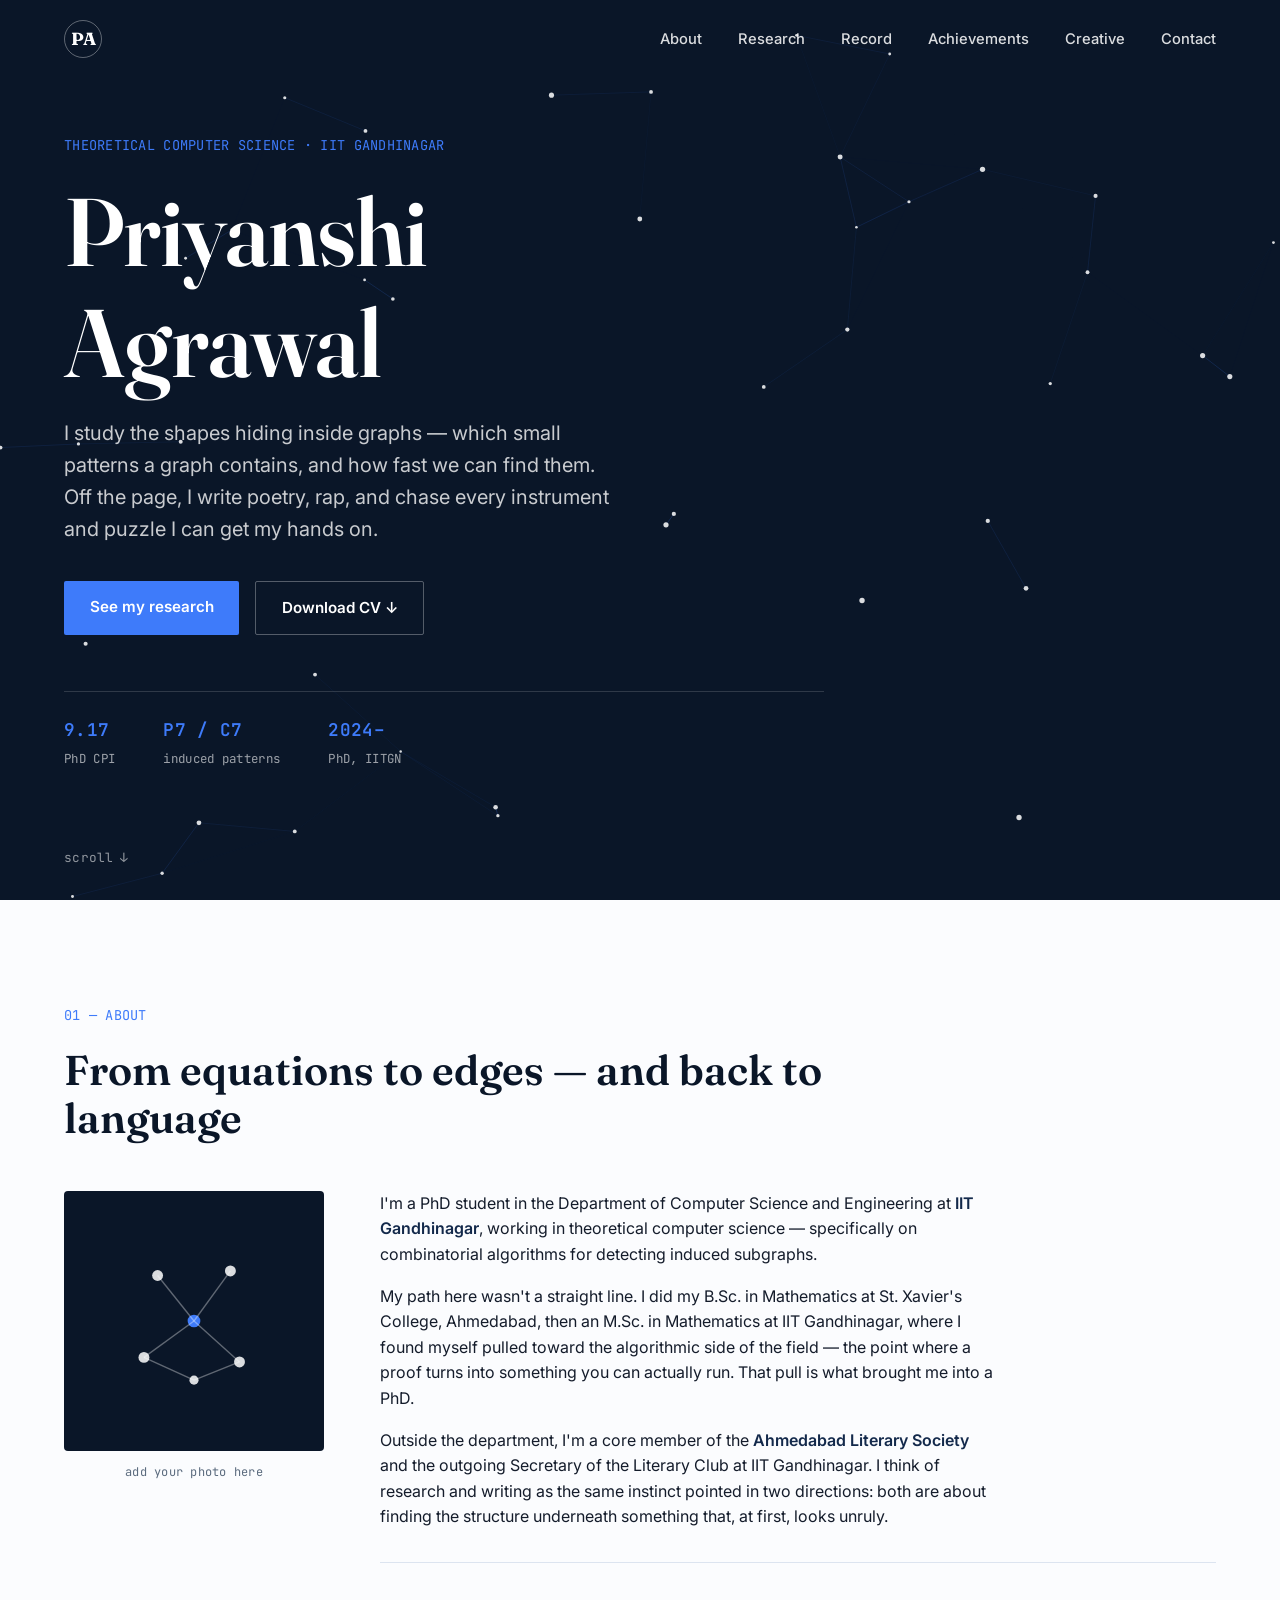
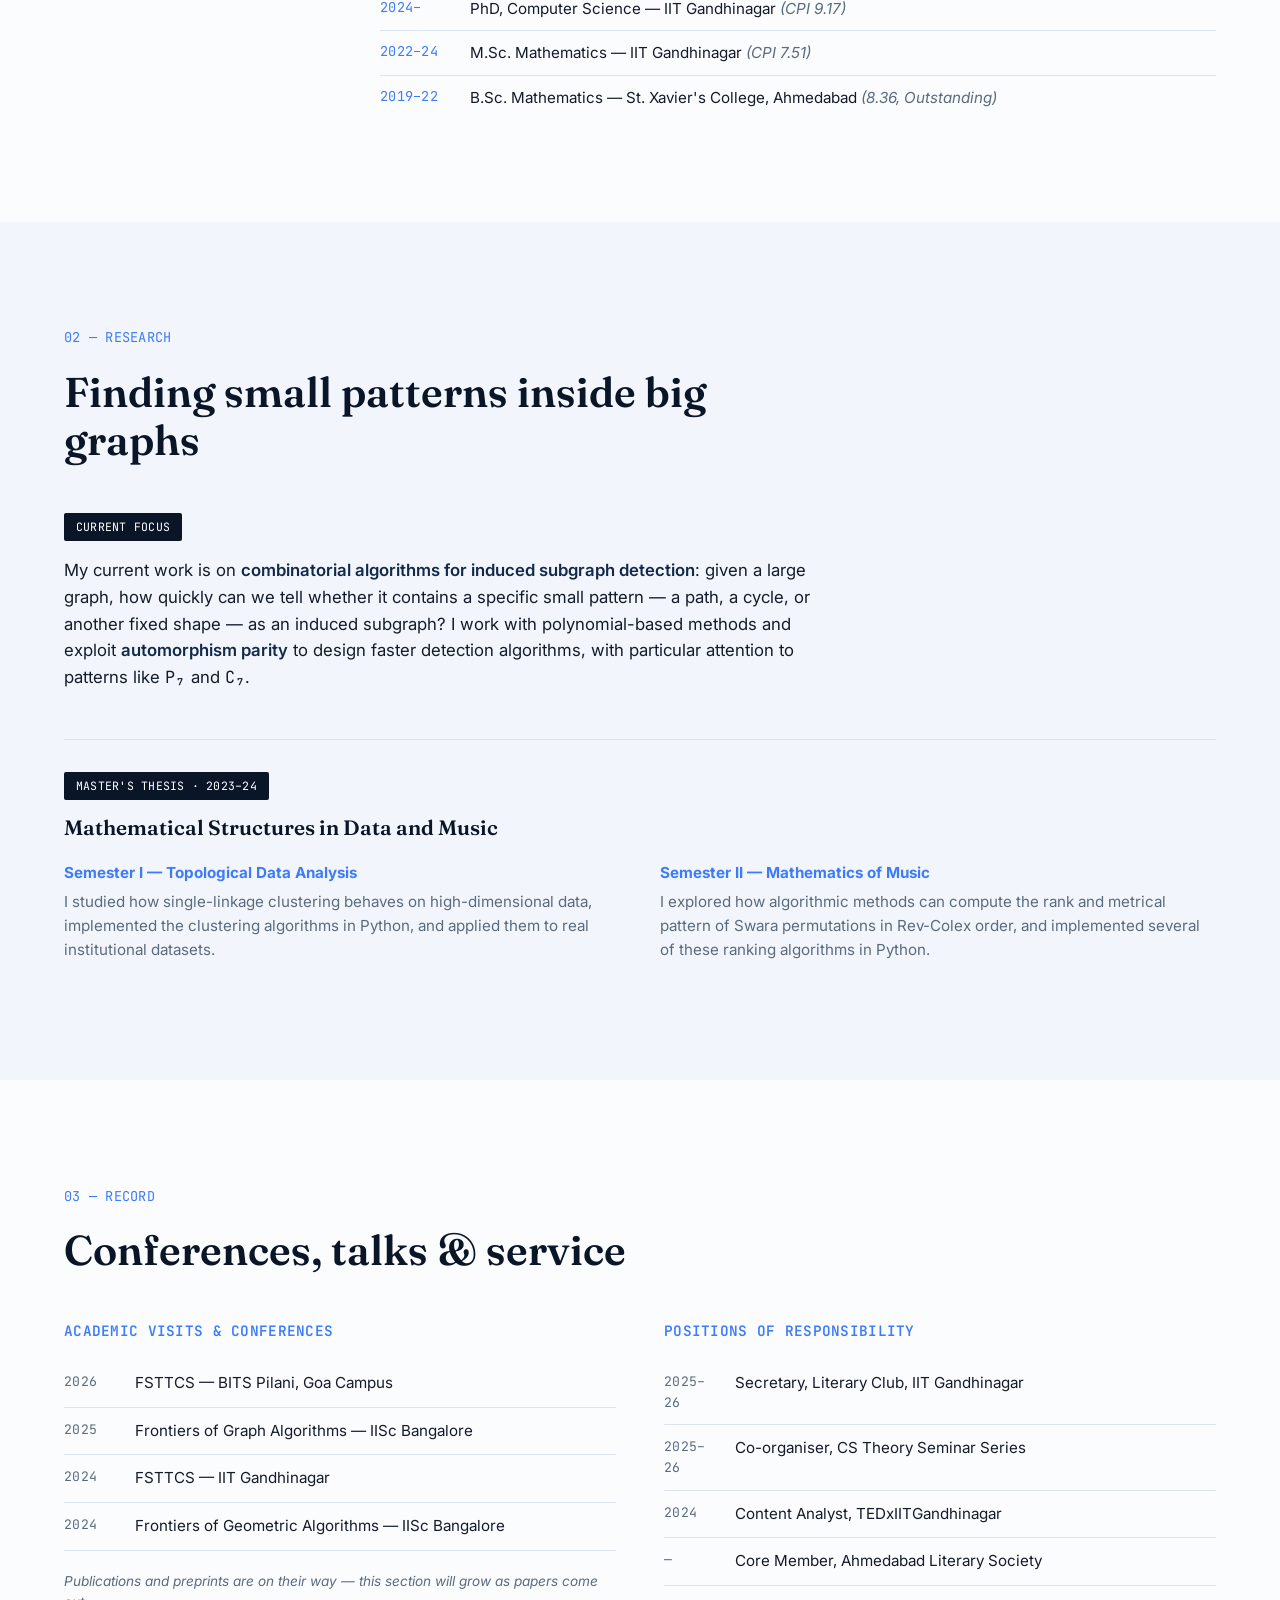
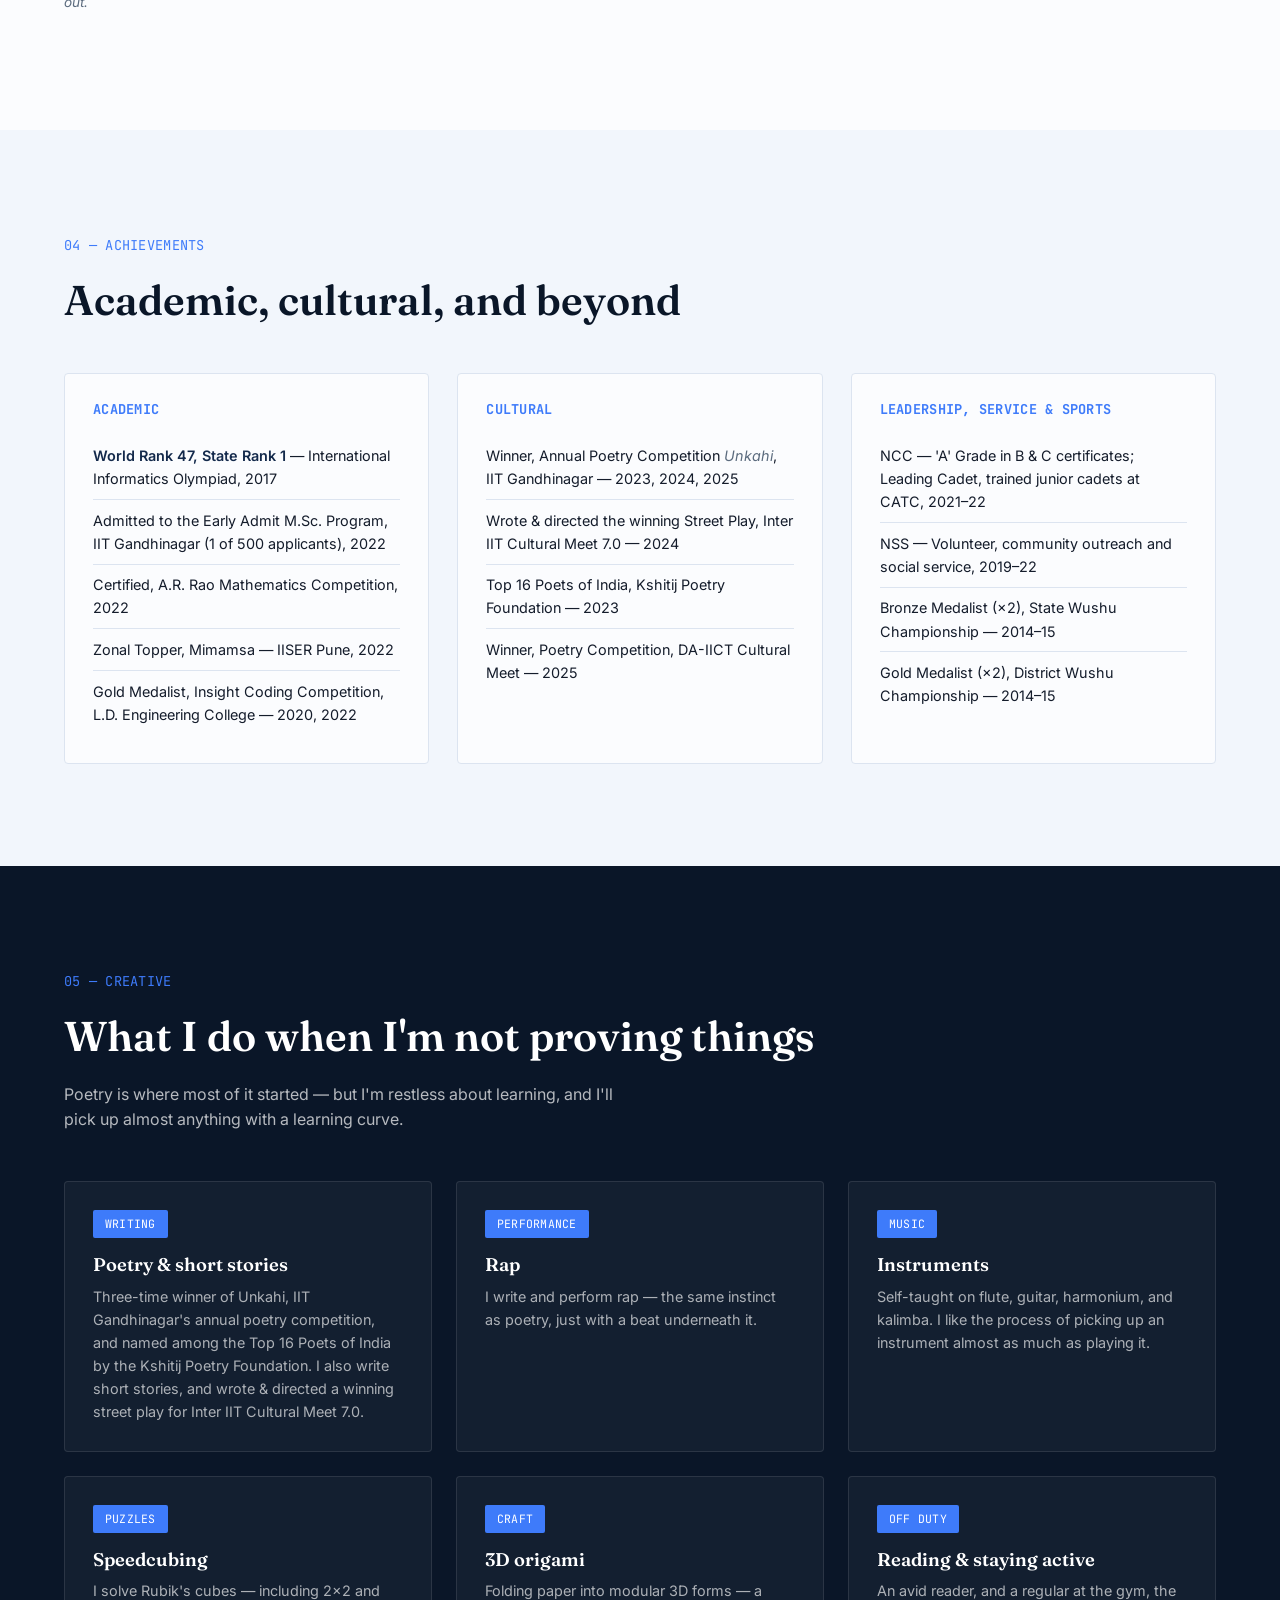
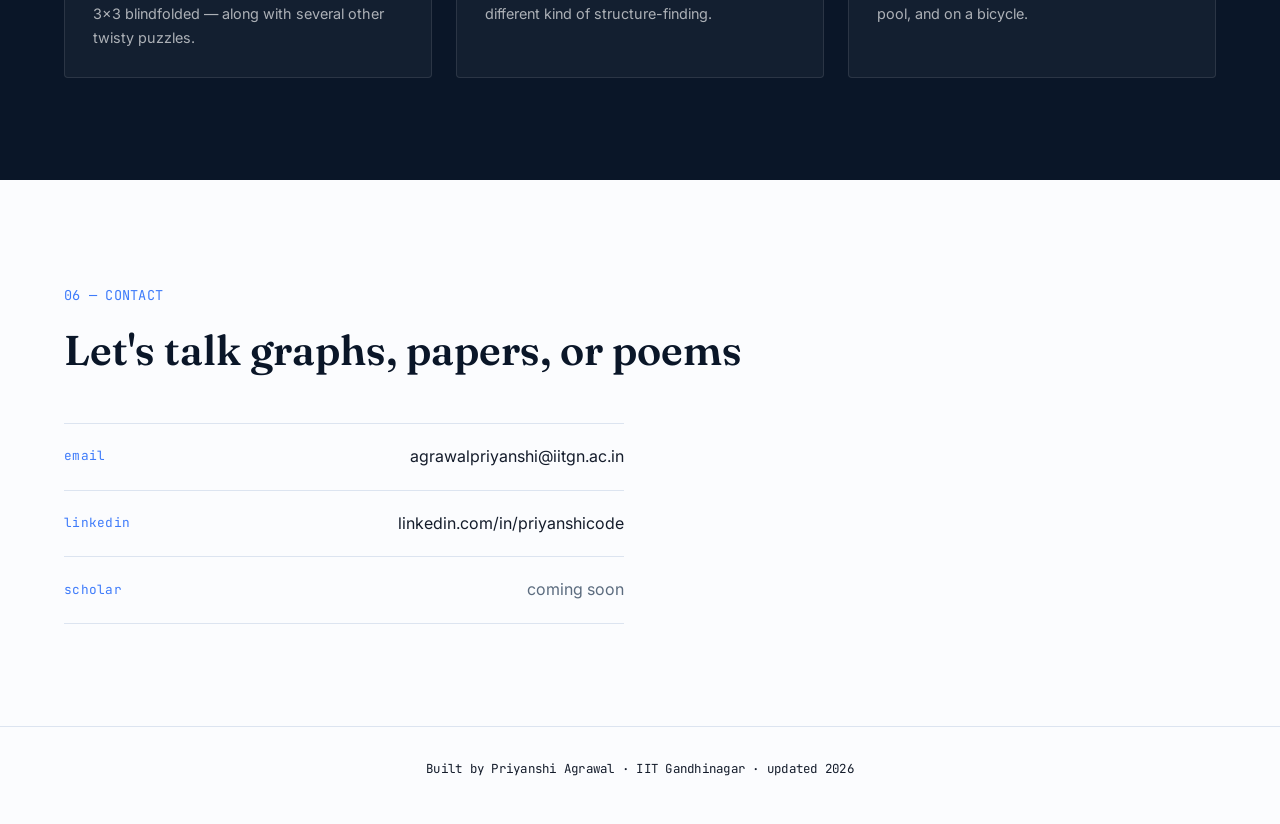
==== index.html @ c8a63a2e "Add files via upload" ====
<!DOCTYPE html>
<html lang="en">
<head>
<meta charset="UTF-8">
<meta name="viewport" content="width=device-width, initial-scale=1.0">
<title>Priyanshi Agrawal — Graph Algorithms &amp; Theoretical CS</title>
<meta name="description" content="Priyanshi Agrawal — PhD researcher in graph algorithms and theoretical computer science at IIT Gandhinagar. Poet, musician, and lifelong learner.">
<link rel="preconnect" href="https://fonts.googleapis.com">
<link rel="preconnect" href="https://fonts.gstatic.com" crossorigin>
<link href="https://fonts.googleapis.com/css2?family=Fraunces:ital,opsz,wght@0,9..144,400;0,9..144,500;0,9..144,600;0,9..144,700;1,9..144,500&family=Inter:wght@400;500;600;700&family=JetBrains+Mono:wght@400;500;600&display=swap" rel="stylesheet">
<link rel="stylesheet" href="style.css">
</head>
<body>

<canvas id="hero-graph"></canvas>

<nav id="site-nav">
  <a href="#home" class="nav-mark">PA</a>
  <button id="nav-toggle" aria-label="Toggle menu">
    <span></span><span></span><span></span>
  </button>
  <ul id="nav-links">
    <li><a href="#about">About</a></li>
    <li><a href="#research">Research</a></li>
    <li><a href="#record">Record</a></li>
    <li><a href="#achievements">Achievements</a></li>
    <li><a href="#creative">Creative</a></li>
    <li><a href="#contact">Contact</a></li>
  </ul>
</nav>

<!-- ===================== HERO ===================== -->
<header id="home" class="section hero">
  <div class="hero-inner">
    <p class="eyebrow mono">Theoretical Computer Science · IIT Gandhinagar</p>
    <h1 class="hero-title">Priyanshi<br>Agrawal</h1>
    <p class="hero-sub">I study the shapes hiding inside graphs — which small patterns
      a graph contains, and how fast we can find them. Off the page, I write poetry,
      rap, and chase every instrument and puzzle I can get my hands on.</p>
    <div class="hero-actions">
      <a href="#research" class="btn btn-primary">See my research</a>
      <a href="CV_Priyanshi.pdf" class="btn btn-ghost" download>Download CV ↓</a>
    </div>
    <div class="hero-stats mono">
      <div><span class="stat-num">9.17</span><span class="stat-label">PhD CPI</span></div>
      <div><span class="stat-num">P7 / C7</span><span class="stat-label">induced patterns</span></div>
      <div><span class="stat-num">2024–</span><span class="stat-label">PhD, IITGN</span></div>
    </div>
  </div>
  <div class="scroll-cue mono">scroll<span>↓</span></div>
</header>

<!-- ===================== ABOUT ===================== -->
<section id="about" class="section">
  <div class="section-head">
    <p class="eyebrow mono">01 — About</p>
    <h2>From equations to edges — and back to language</h2>
  </div>
  <div class="about-grid">
    <div class="about-photo" aria-hidden="true">
      <div class="photo-frame">
        <svg viewBox="0 0 200 200" class="avatar-graph">
          <circle cx="60" cy="50" r="6" class="node"/>
          <circle cx="140" cy="45" r="6" class="node"/>
          <circle cx="100" cy="100" r="7" class="node node-accent"/>
          <circle cx="45" cy="140" r="6" class="node"/>
          <circle cx="150" cy="145" r="6" class="node"/>
          <circle cx="100" cy="165" r="5" class="node"/>
          <line x1="60" y1="50" x2="100" y2="100" class="edge"/>
          <line x1="140" y1="45" x2="100" y2="100" class="edge"/>
          <line x1="100" y1="100" x2="45" y2="140" class="edge"/>
          <line x1="100" y1="100" x2="150" y2="145" class="edge"/>
          <line x1="45" y1="140" x2="100" y2="165" class="edge"/>
          <line x1="150" y1="145" x2="100" y2="165" class="edge"/>
        </svg>
      </div>
      <p class="photo-caption mono">add your photo here</p>
    </div>
    <div class="about-text">
      <p>I'm a PhD student in the Department of Computer Science and Engineering at
        <strong>IIT Gandhinagar</strong>, working in theoretical computer science —
        specifically on combinatorial algorithms for detecting induced subgraphs.</p>
      <p>My path here wasn't a straight line. I did my B.Sc. in Mathematics at
        St. Xavier's College, Ahmedabad, then an M.Sc. in Mathematics at IIT Gandhinagar,
        where I found myself pulled toward the algorithmic side of the field — the point
        where a proof turns into something you can actually run. That pull is what
        brought me into a PhD.</p>
      <p>Outside the department, I'm a core member of the <strong>Ahmedabad Literary
        Society</strong> and the outgoing Secretary of the Literary Club at IIT Gandhinagar.
        I think of research and writing as the same instinct pointed in two directions:
        both are about finding the structure underneath something that, at first,
        looks unruly.</p>
      <div class="edu-list">
        <div class="edu-row">
          <span class="edu-year mono">2024–</span>
          <span class="edu-what">PhD, Computer Science — IIT Gandhinagar <em>(CPI 9.17)</em></span>
        </div>
        <div class="edu-row">
          <span class="edu-year mono">2022–24</span>
          <span class="edu-what">M.Sc. Mathematics — IIT Gandhinagar <em>(CPI 7.51)</em></span>
        </div>
        <div class="edu-row">
          <span class="edu-year mono">2019–22</span>
          <span class="edu-what">B.Sc. Mathematics — St. Xavier's College, Ahmedabad <em>(8.36, Outstanding)</em></span>
        </div>
      </div>
    </div>
  </div>
</section>

<!-- ===================== RESEARCH ===================== -->
<section id="research" class="section alt">
  <div class="section-head">
    <p class="eyebrow mono">02 — Research</p>
    <h2>Finding small patterns inside big graphs</h2>
  </div>

  <div class="research-current">
    <span class="tag mono">current focus</span>
    <p>My current work is on <strong>combinatorial algorithms for induced subgraph
      detection</strong>: given a large graph, how quickly can we tell whether it
      contains a specific small pattern — a path, a cycle, or another fixed shape —
      as an induced subgraph? I work with polynomial-based methods and exploit
      <strong>automorphism parity</strong> to design faster detection algorithms,
      with particular attention to patterns like <span class="mono">P₇</span> and
      <span class="mono">C₇</span>.</p>
  </div>

  <div class="thesis-block">
    <span class="tag mono">master's thesis · 2023–24</span>
    <h3>Mathematical Structures in Data and Music</h3>
    <div class="thesis-cols">
      <div class="thesis-col">
        <h4>Semester I — Topological Data Analysis</h4>
        <p>I studied how single-linkage clustering behaves on high-dimensional data,
          implemented the clustering algorithms in Python, and applied them to
          real institutional datasets.</p>
      </div>
      <div class="thesis-col">
        <h4>Semester II — Mathematics of Music</h4>
        <p>I explored how algorithmic methods can compute the rank and metrical
          pattern of Swara permutations in Rev-Colex order, and implemented
          several of these ranking algorithms in Python.</p>
      </div>
    </div>
  </div>
</section>

<!-- ===================== RECORD (Conferences + Positions) ===================== -->
<section id="record" class="section">
  <div class="section-head">
    <p class="eyebrow mono">03 — Record</p>
    <h2>Conferences, talks &amp; service</h2>
  </div>

  <div class="record-grid">
    <div class="record-col">
      <h3 class="mono">Academic visits &amp; conferences</h3>
      <ul class="timeline">
        <li><span class="mono">2026</span> FSTTCS — BITS Pilani, Goa Campus</li>
        <li><span class="mono">2025</span> Frontiers of Graph Algorithms — IISc Bangalore</li>
        <li><span class="mono">2024</span> FSTTCS — IIT Gandhinagar</li>
        <li><span class="mono">2024</span> Frontiers of Geometric Algorithms — IISc Bangalore</li>
      </ul>
      <p class="note">Publications and preprints are on their way — this section
        will grow as papers come out.</p>
    </div>
    <div class="record-col">
      <h3 class="mono">Positions of responsibility</h3>
      <ul class="timeline">
        <li><span class="mono">2025–26</span> Secretary, Literary Club, IIT Gandhinagar</li>
        <li><span class="mono">2025–26</span> Co-organiser, CS Theory Seminar Series</li>
        <li><span class="mono">2024</span> Content Analyst, TEDxIITGandhinagar</li>
        <li><span class="mono">—</span> Core Member, Ahmedabad Literary Society</li>
      </ul>
    </div>
  </div>
</section>

<!-- ===================== ACHIEVEMENTS ===================== -->
<section id="achievements" class="section alt">
  <div class="section-head">
    <p class="eyebrow mono">04 — Achievements</p>
    <h2>Academic, cultural, and beyond</h2>
  </div>

  <div class="ach-grid">
    <div class="ach-card">
      <h3 class="mono">Academic</h3>
      <ul>
        <li><strong>World Rank 47, State Rank 1</strong> — International Informatics Olympiad, 2017</li>
        <li>Admitted to the Early Admit M.Sc. Program, IIT Gandhinagar (1 of 500 applicants), 2022</li>
        <li>Certified, A.R. Rao Mathematics Competition, 2022</li>
        <li>Zonal Topper, Mimamsa — IISER Pune, 2022</li>
        <li>Gold Medalist, Insight Coding Competition, L.D. Engineering College — 2020, 2022</li>
      </ul>
    </div>
    <div class="ach-card">
      <h3 class="mono">Cultural</h3>
      <ul>
        <li>Winner, Annual Poetry Competition <em>Unkahi</em>, IIT Gandhinagar — 2023, 2024, 2025</li>
        <li>Wrote &amp; directed the winning Street Play, Inter IIT Cultural Meet 7.0 — 2024</li>
        <li>Top 16 Poets of India, Kshitij Poetry Foundation — 2023</li>
        <li>Winner, Poetry Competition, DA-IICT Cultural Meet — 2025</li>
      </ul>
    </div>
    <div class="ach-card">
      <h3 class="mono">Leadership, service &amp; sports</h3>
      <ul>
        <li>NCC — 'A' Grade in B &amp; C certificates; Leading Cadet, trained junior cadets at CATC, 2021–22</li>
        <li>NSS — Volunteer, community outreach and social service, 2019–22</li>
        <li>Bronze Medalist (×2), State Wushu Championship — 2014–15</li>
        <li>Gold Medalist (×2), District Wushu Championship — 2014–15</li>
      </ul>
    </div>
  </div>
</section>

<!-- ===================== CREATIVE ===================== -->
<section id="creative" class="section creative-section">
  <div class="section-head">
    <p class="eyebrow mono">05 — Creative</p>
    <h2>What I do when I'm not proving things</h2>
    <p class="creative-intro">Poetry is where most of it started — but I'm restless
      about learning, and I'll pick up almost anything with a learning curve.</p>
  </div>

  <div class="creative-grid">
    <div class="creative-card">
      <span class="tag mono">writing</span>
      <h3>Poetry &amp; short stories</h3>
      <p>Three-time winner of Unkahi, IIT Gandhinagar's annual poetry competition,
        and named among the Top 16 Poets of India by the Kshitij Poetry Foundation.
        I also write short stories, and wrote &amp; directed a winning street play
        for Inter IIT Cultural Meet 7.0.</p>
    </div>
    <div class="creative-card">
      <span class="tag mono">performance</span>
      <h3>Rap</h3>
      <p>I write and perform rap — the same instinct as poetry, just with a beat
        underneath it.</p>
    </div>
    <div class="creative-card">
      <span class="tag mono">music</span>
      <h3>Instruments</h3>
      <p>Self-taught on flute, guitar, harmonium, and kalimba. I like the process
        of picking up an instrument almost as much as playing it.</p>
    </div>
    <div class="creative-card">
      <span class="tag mono">puzzles</span>
      <h3>Speedcubing</h3>
      <p>I solve Rubik's cubes — including 2×2 and 3×3 blindfolded — along with
        several other twisty puzzles.</p>
    </div>
    <div class="creative-card">
      <span class="tag mono">craft</span>
      <h3>3D origami</h3>
      <p>Folding paper into modular 3D forms — a different kind of structure-finding.</p>
    </div>
    <div class="creative-card">
      <span class="tag mono">off duty</span>
      <h3>Reading &amp; staying active</h3>
      <p>An avid reader, and a regular at the gym, the pool, and on a bicycle.</p>
    </div>
  </div>
</section>

<!-- ===================== CONTACT ===================== -->
<section id="contact" class="section contact-section">
  <div class="section-head">
    <p class="eyebrow mono">06 — Contact</p>
    <h2>Let's talk graphs, papers, or poems</h2>
  </div>
  <div class="contact-links">
    <a href="mailto:agrawalpriyanshi@iitgn.ac.in" class="contact-link">
      <span class="mono">email</span>
      <span>agrawalpriyanshi@iitgn.ac.in</span>
    </a>
    <a href="https://www.linkedin.com/in/priyanshicode/" target="_blank" rel="noopener" class="contact-link">
      <span class="mono">linkedin</span>
      <span>linkedin.com/in/priyanshicode</span>
    </a>
    <span class="contact-link contact-disabled">
      <span class="mono">scholar</span>
      <span>coming soon</span>
    </span>
  </div>
</section>

<footer class="mono">
  <p>Built by Priyanshi Agrawal · IIT Gandhinagar · updated 2026</p>
</footer>

<script src="script.js"></script>
</body>
</html>
---- style.css ----
/* ============ TOKENS ============ */
:root{
  --navy-950:#0A1628;
  --navy-800:#13294B;
  --navy-700:#1B3A66;
  --blue-accent:#3E7BFA;
  --blue-soft:#E7EFFD;
  --paper:#FBFCFE;
  --alt-bg:#F2F6FC;
  --ink:#141C2B;
  --muted:#5B6B7E;
  --line:#DCE4F0;

  --font-display:'Fraunces', Georgia, serif;
  --font-body:'Inter', -apple-system, sans-serif;
  --font-mono:'JetBrains Mono', monospace;

  --section-pad: clamp(4rem, 8vw, 7rem);
  --edge: clamp(1.25rem, 5vw, 6rem);
}

*{box-sizing:border-box;}
html{scroll-behavior:smooth;}
body{
  margin:0;
  background:var(--paper);
  color:var(--ink);
  font-family:var(--font-body);
  line-height:1.6;
  -webkit-font-smoothing:antialiased;
}
.mono{font-family:var(--font-mono); letter-spacing:0.02em;}
h1,h2,h3,h4{
  font-family:var(--font-display);
  font-weight:600;
  line-height:1.15;
  margin:0 0 0.5em;
  color:var(--navy-950);
}
p{margin:0 0 1em; color:var(--ink);}
a{color:inherit;}
ul{margin:0; padding:0; list-style:none;}
strong{color:var(--navy-800); font-weight:600;}
em{color:var(--muted); font-style:italic;}

@media (prefers-reduced-motion: reduce){
  html{scroll-behavior:auto;}
  *{animation-duration:0.01ms !important; animation-iteration-count:1 !important; transition-duration:0.01ms !important;}
}

/* ============ HERO CANVAS (signature element) ============ */
#hero-graph{
  position:absolute;
  top:0; left:0;
  width:100%;
  height:100vh;
  display:block;
  background:var(--navy-950);
}

/* ============ NAV ============ */
#site-nav{
  position:fixed;
  top:0; left:0; right:0;
  z-index:100;
  display:flex;
  align-items:center;
  justify-content:space-between;
  padding:1.25rem var(--edge);
  mix-blend-mode:normal;
}
.nav-mark{
  font-family:var(--font-display);
  font-weight:700;
  font-size:1.1rem;
  color:#fff;
  text-decoration:none;
  border:1.5px solid rgba(255,255,255,0.35);
  width:2.4rem; height:2.4rem;
  display:flex; align-items:center; justify-content:center;
  border-radius:50%;
}
#nav-links{
  display:flex;
  gap:2.25rem;
  transition:transform 0.3s ease;
}
#nav-links a{
  color:#fff;
  text-decoration:none;
  font-size:0.92rem;
  font-weight:500;
  opacity:0.85;
  position:relative;
  padding-bottom:2px;
}
#nav-links a:hover{opacity:1;}
#nav-links a::after{
  content:"";
  position:absolute; left:0; bottom:-3px;
  width:0; height:1px;
  background:var(--blue-accent);
  transition:width 0.25s ease;
}
#nav-links a:hover::after{width:100%;}
#nav-toggle{
  display:none;
  flex-direction:column;
  gap:5px;
  background:none; border:none; cursor:pointer;
  padding:0.4rem;
}
#nav-toggle span{
  width:22px; height:2px; background:#fff; display:block;
}

body.scrolled #site-nav{
  background:rgba(10,22,40,0.85);
  backdrop-filter:blur(10px);
  box-shadow:0 1px 0 rgba(255,255,255,0.06);
}

/* ============ HERO ============ */
.hero{
  position:relative;
  min-height:100vh;
  display:flex;
  flex-direction:column;
  justify-content:center;
  padding:0 var(--edge);
  color:#fff;
  overflow:hidden;
}
.hero-inner{ max-width:760px; position:relative; z-index:2; }
.eyebrow{
  color:var(--blue-accent);
  font-size:0.85rem;
  text-transform:uppercase;
  margin-bottom:1.25rem;
  display:inline-block;
}
.hero-title{
  font-size:clamp(3rem, 9vw, 6rem);
  color:#fff;
  margin-bottom:1.25rem;
  letter-spacing:-0.01em;
}
.hero-sub{
  font-size:clamp(1.05rem, 1.6vw, 1.25rem);
  color:rgba(255,255,255,0.78);
  max-width:560px;
  margin-bottom:2.25rem;
}
.hero-actions{ display:flex; gap:1rem; flex-wrap:wrap; margin-bottom:3.5rem; }
.btn{
  padding:0.85rem 1.6rem;
  border-radius:2px;
  text-decoration:none;
  font-weight:600;
  font-size:0.95rem;
  transition:all 0.2s ease;
  display:inline-block;
}
.btn-primary{ background:var(--blue-accent); color:#fff; }
.btn-primary:hover{ background:#5b8fff; transform:translateY(-1px); }
.btn-ghost{ border:1px solid rgba(255,255,255,0.3); color:#fff; }
.btn-ghost:hover{ border-color:#fff; background:rgba(255,255,255,0.06); }

.hero-stats{
  display:flex;
  gap:clamp(1.5rem, 4vw, 3rem);
  border-top:1px solid rgba(255,255,255,0.15);
  padding-top:1.5rem;
}
.hero-stats > div{ display:flex; flex-direction:column; gap:0.3rem; }
.stat-num{ color:var(--blue-accent); font-size:1.1rem; font-weight:600; }
.stat-label{ color:rgba(255,255,255,0.6); font-size:0.78rem; }

.scroll-cue{
  position:absolute; bottom:2rem; left:var(--edge);
  color:rgba(255,255,255,0.55);
  font-size:0.8rem;
  z-index:2;
  display:flex; gap:0.4rem; align-items:center;
}
.scroll-cue span{ animation:bob 1.8s ease-in-out infinite; }
@keyframes bob{ 0%,100%{transform:translateY(0);} 50%{transform:translateY(4px);} }

/* ============ SECTIONS ============ */
.section{
  padding:var(--section-pad) var(--edge);
  position:relative;
}
.section.alt{ background:var(--alt-bg); }
.section-head{ max-width:780px; margin-bottom:3rem; }
.section-head h2{ font-size:clamp(1.7rem, 3.4vw, 2.6rem); }
.section-head .eyebrow{ color:var(--blue-accent); }

/* ============ ABOUT ============ */
.about-grid{
  display:grid;
  grid-template-columns:260px 1fr;
  gap:3.5rem;
  align-items:start;
}
.photo-frame{
  aspect-ratio:1;
  background:var(--navy-950);
  border-radius:4px;
  display:flex; align-items:center; justify-content:center;
  overflow:hidden;
}
.avatar-graph{ width:70%; height:70%; }
.avatar-graph .node{ fill:#fff; opacity:0.85; }
.avatar-graph .node-accent{ fill:var(--blue-accent); opacity:1; }
.avatar-graph .edge{ stroke:rgba(255,255,255,0.35); stroke-width:1.5; }
.photo-caption{
  text-align:center; color:var(--muted); font-size:0.75rem; margin-top:0.75rem;
}
.about-text p{ color:var(--ink); max-width:620px; }
.edu-list{ margin-top:2rem; border-top:1px solid var(--line); padding-top:1.5rem; }
.edu-row{
  display:flex; gap:1.25rem; padding:0.6rem 0;
  border-bottom:1px solid var(--line);
  font-size:0.95rem;
}
.edu-row:last-child{ border-bottom:none; }
.edu-year{ color:var(--blue-accent); flex:0 0 70px; font-size:0.85rem; }

/* ============ RESEARCH ============ */
.tag{
  display:inline-block;
  background:var(--navy-950);
  color:#fff;
  padding:0.3rem 0.75rem;
  border-radius:2px;
  font-size:0.72rem;
  text-transform:uppercase;
  margin-bottom:1rem;
}
.research-current{ max-width:780px; margin-bottom:3rem; }
.research-current p{ font-size:1.05rem; }
.thesis-block{
  border-top:1px solid var(--line);
  padding-top:2rem;
}
.thesis-block h3{ font-size:1.3rem; margin-bottom:1.5rem; }
.thesis-cols{
  display:grid;
  grid-template-columns:1fr 1fr;
  gap:2.5rem;
}
.thesis-col h4{
  font-family:var(--font-body);
  font-size:0.95rem;
  font-weight:700;
  color:var(--blue-accent);
  margin-bottom:0.5rem;
}
.thesis-col p{ font-size:0.95rem; color:var(--muted); }

/* ============ RECORD ============ */
.record-grid{
  display:grid;
  grid-template-columns:1fr 1fr;
  gap:3rem;
}
.record-col h3{ font-size:0.9rem; text-transform:uppercase; color:var(--blue-accent); margin-bottom:1.25rem; font-weight:600;}
.timeline li{
  display:flex; gap:1rem;
  padding:0.7rem 0;
  border-bottom:1px solid var(--line);
  font-size:0.95rem;
}
.timeline li span.mono{ flex:0 0 55px; color:var(--muted); font-size:0.82rem; }
.note{ margin-top:1.25rem; font-size:0.85rem; color:var(--muted); font-style:italic; }

/* ============ ACHIEVEMENTS ============ */
.ach-grid{
  display:grid;
  grid-template-columns:repeat(3, 1fr);
  gap:1.75rem;
}
.ach-card{
  background:var(--paper);
  border:1px solid var(--line);
  border-radius:4px;
  padding:1.75rem;
}
.ach-card h3{
  font-size:0.85rem; text-transform:uppercase; color:var(--blue-accent);
  font-weight:700; margin-bottom:1.1rem;
}
.ach-card li{
  font-size:0.9rem;
  padding:0.55rem 0;
  border-bottom:1px solid var(--line);
}
.ach-card li:last-child{ border-bottom:none; }

/* ============ CREATIVE ============ */
.creative-section{ background:var(--navy-950); color:#fff; }
.creative-section h2, .creative-section .eyebrow{ color:#fff; }
.creative-section .eyebrow{ color:var(--blue-accent); }
.creative-intro{ color:rgba(255,255,255,0.7); max-width:560px; }
.creative-grid{
  display:grid;
  grid-template-columns:repeat(3, 1fr);
  gap:1.5rem;
}
.creative-card{
  background:rgba(255,255,255,0.04);
  border:1px solid rgba(255,255,255,0.1);
  border-radius:4px;
  padding:1.75rem;
  transition:border-color 0.2s ease, transform 0.2s ease;
}
.creative-card:hover{
  border-color:var(--blue-accent);
  transform:translateY(-3px);
}
.creative-card h3{ color:#fff; font-size:1.15rem; }
.creative-card p{ color:rgba(255,255,255,0.65); font-size:0.9rem; margin-bottom:0; }
.creative-card .tag{ background:var(--blue-accent); }

/* ============ CONTACT ============ */
.contact-section{ text-align:left; }
.contact-links{
  display:flex; flex-direction:column;
  max-width:560px;
  border-top:1px solid var(--line);
}
.contact-link{
  display:flex; justify-content:space-between; align-items:center;
  padding:1.25rem 0;
  border-bottom:1px solid var(--line);
  text-decoration:none;
  font-size:1rem;
  transition:padding-left 0.2s ease;
}
.contact-link:hover{ padding-left:0.5rem; color:var(--blue-accent); }
.contact-link span:first-child{ color:var(--blue-accent); font-size:0.8rem; }
.contact-disabled{ color:var(--muted); cursor:default; }
.contact-disabled:hover{ padding-left:0; color:var(--muted); }

footer{
  text-align:center;
  padding:2rem var(--edge);
  color:var(--muted);
  font-size:0.78rem;
  border-top:1px solid var(--line);
}

/* ============ RESPONSIVE ============ */
@media (max-width: 860px){
  .about-grid{ grid-template-columns:1fr; }
  .photo-frame{ max-width:220px; }
  .thesis-cols{ grid-template-columns:1fr; }
  .record-grid{ grid-template-columns:1fr; }
  .ach-grid{ grid-template-columns:1fr; }
  .creative-grid{ grid-template-columns:1fr 1fr; }
}
@media (max-width: 600px){
  .creative-grid{ grid-template-columns:1fr; }
  #nav-links{
    position:fixed;
    top:0; right:0;
    height:100vh;
    width:min(70vw, 280px);
    background:var(--navy-950);
    flex-direction:column;
    justify-content:center;
    align-items:flex-start;
    gap:1.75rem;
    padding:2rem;
    transform:translateX(100%);
    z-index:99;
  }
  #nav-links.open{ transform:translateX(0); }
  #nav-toggle{ display:flex; }
  .hero-stats{ flex-wrap:wrap; row-gap:1.25rem; }
}

/* focus visibility */
a:focus-visible, button:focus-visible{
  outline:2px solid var(--blue-accent);
  outline-offset:3px;
}
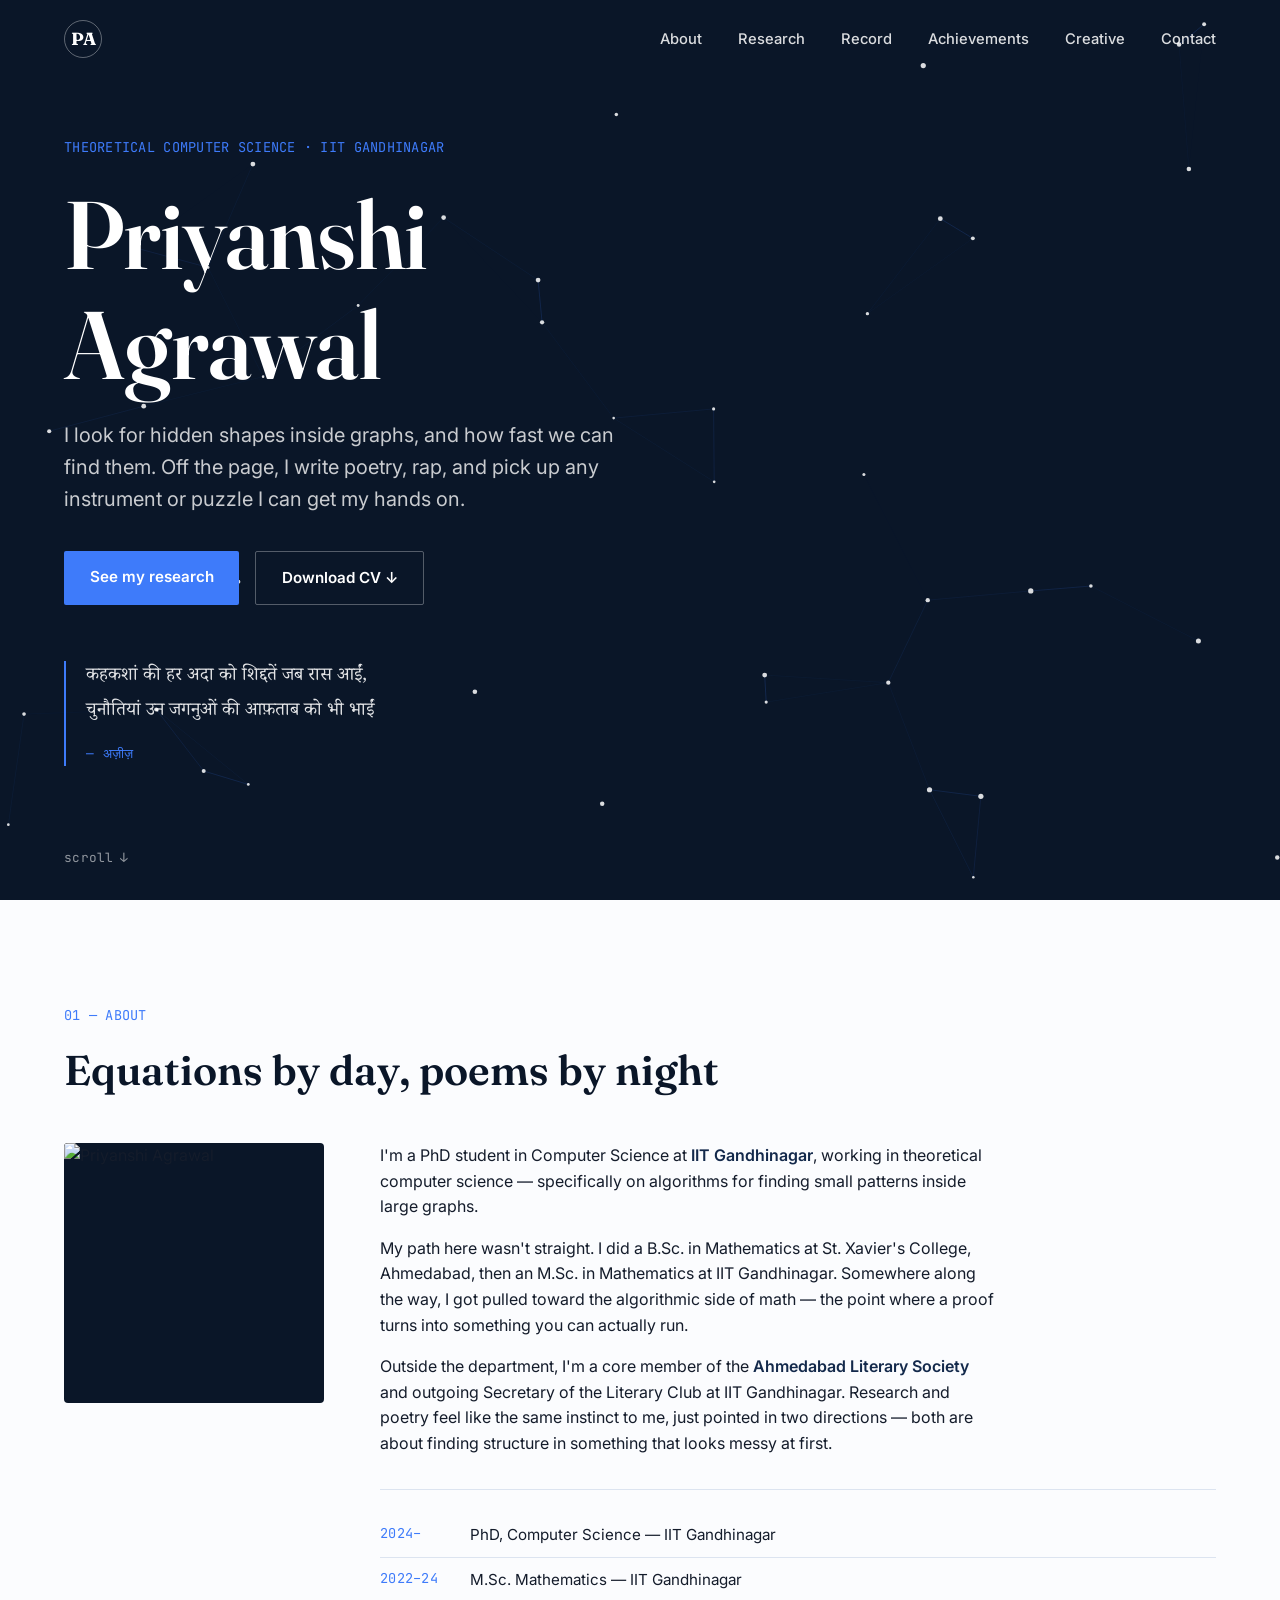
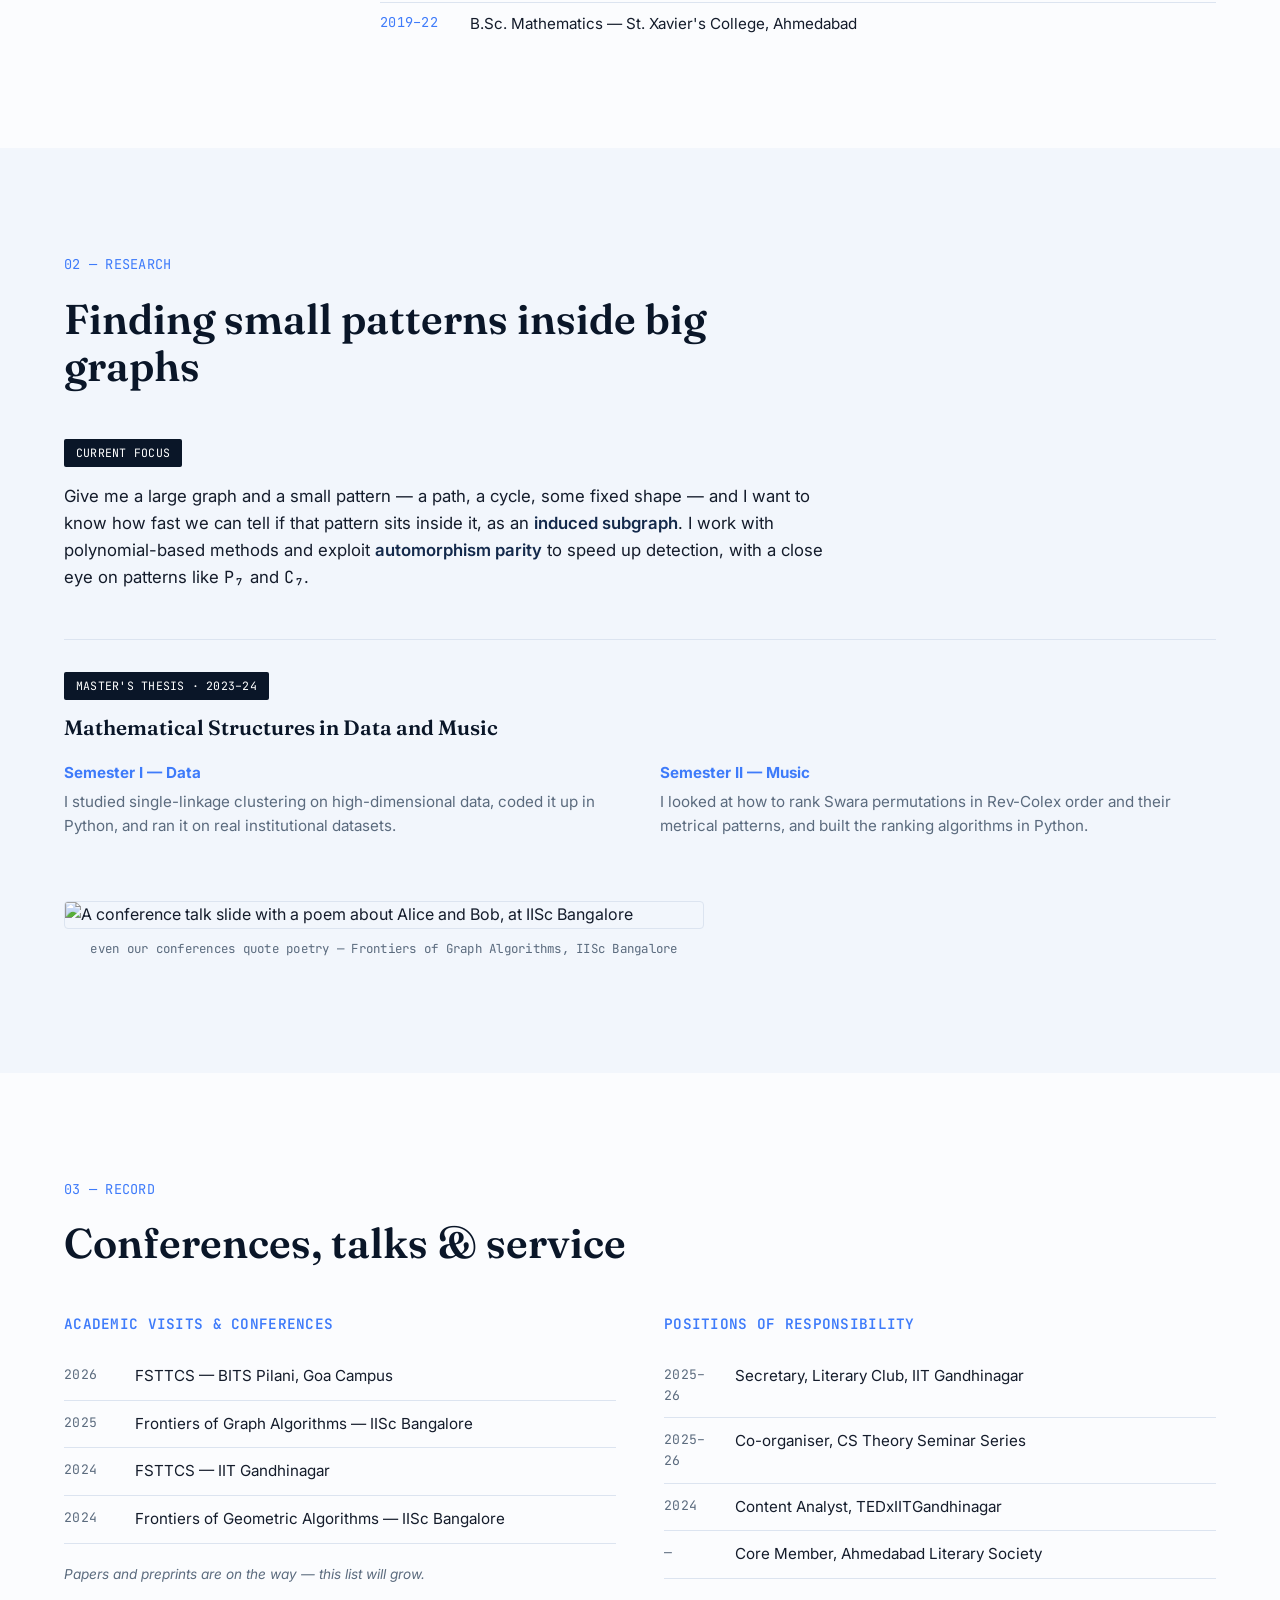
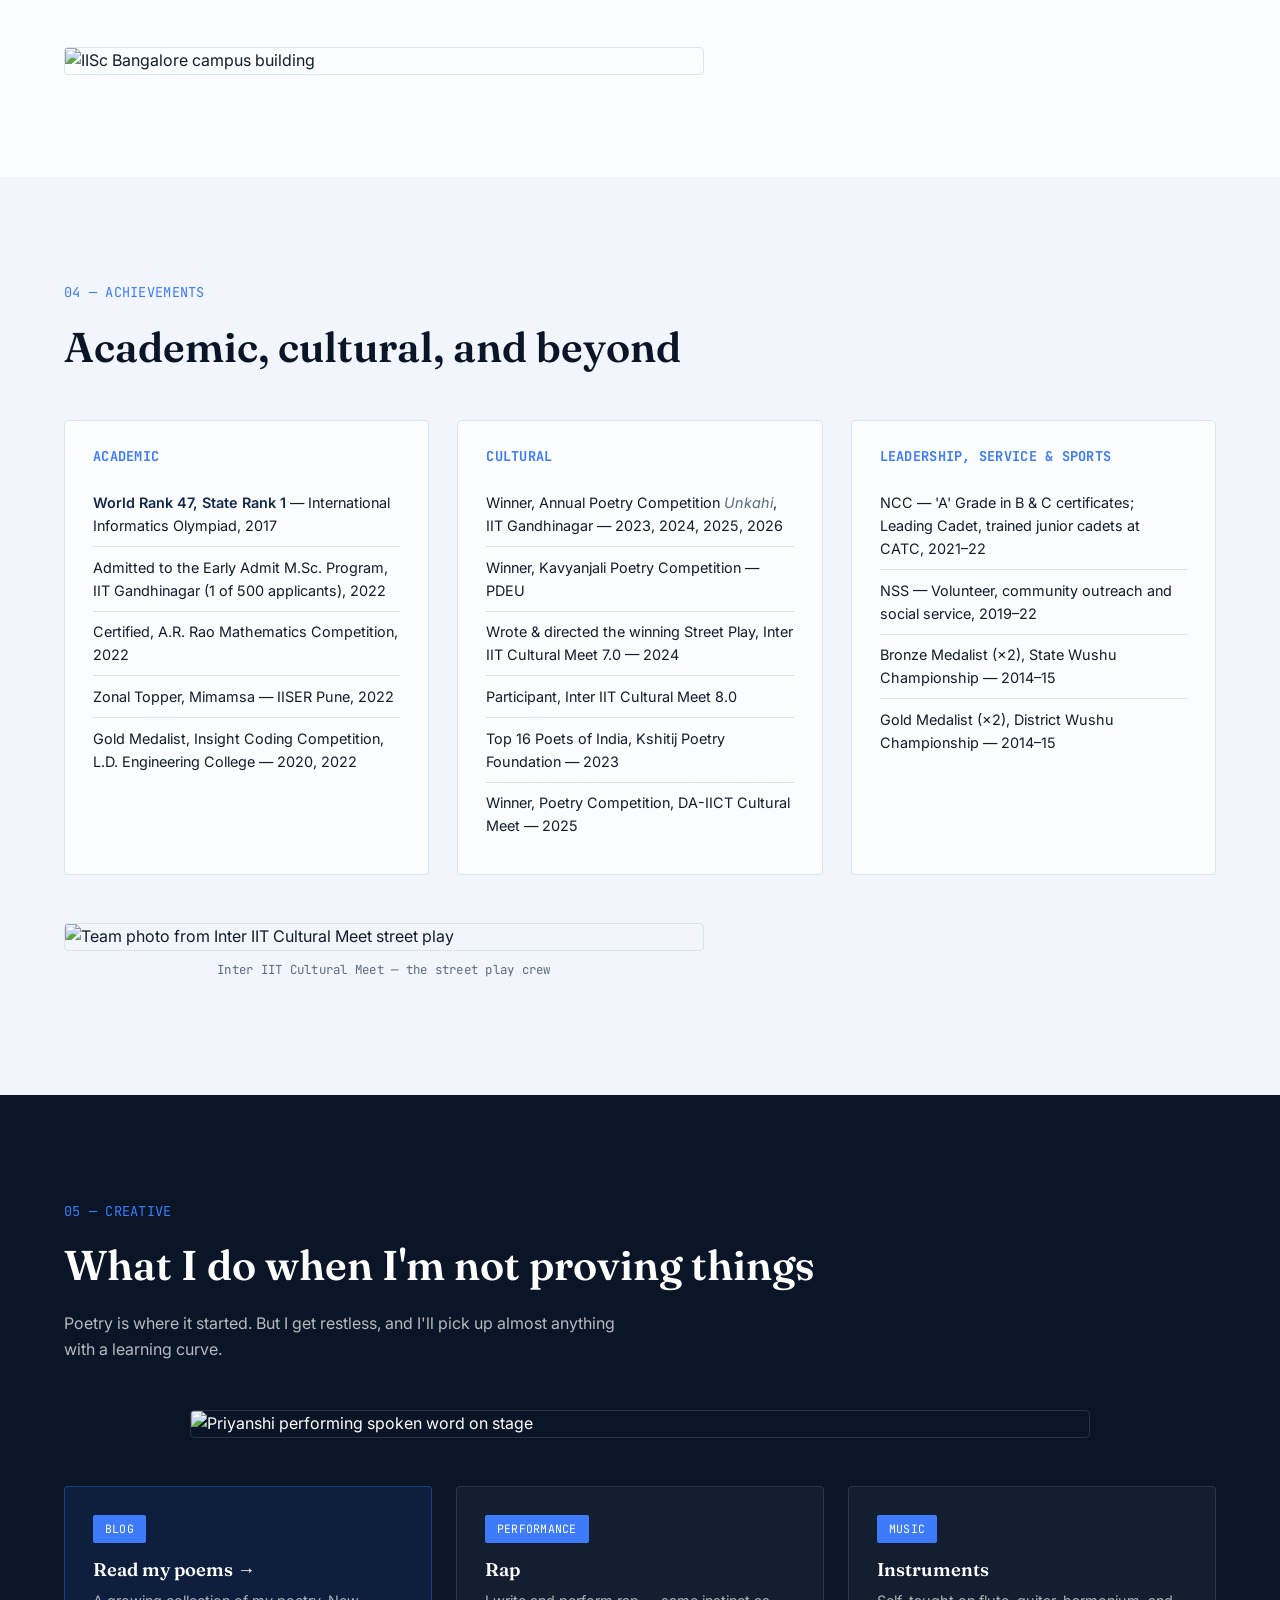
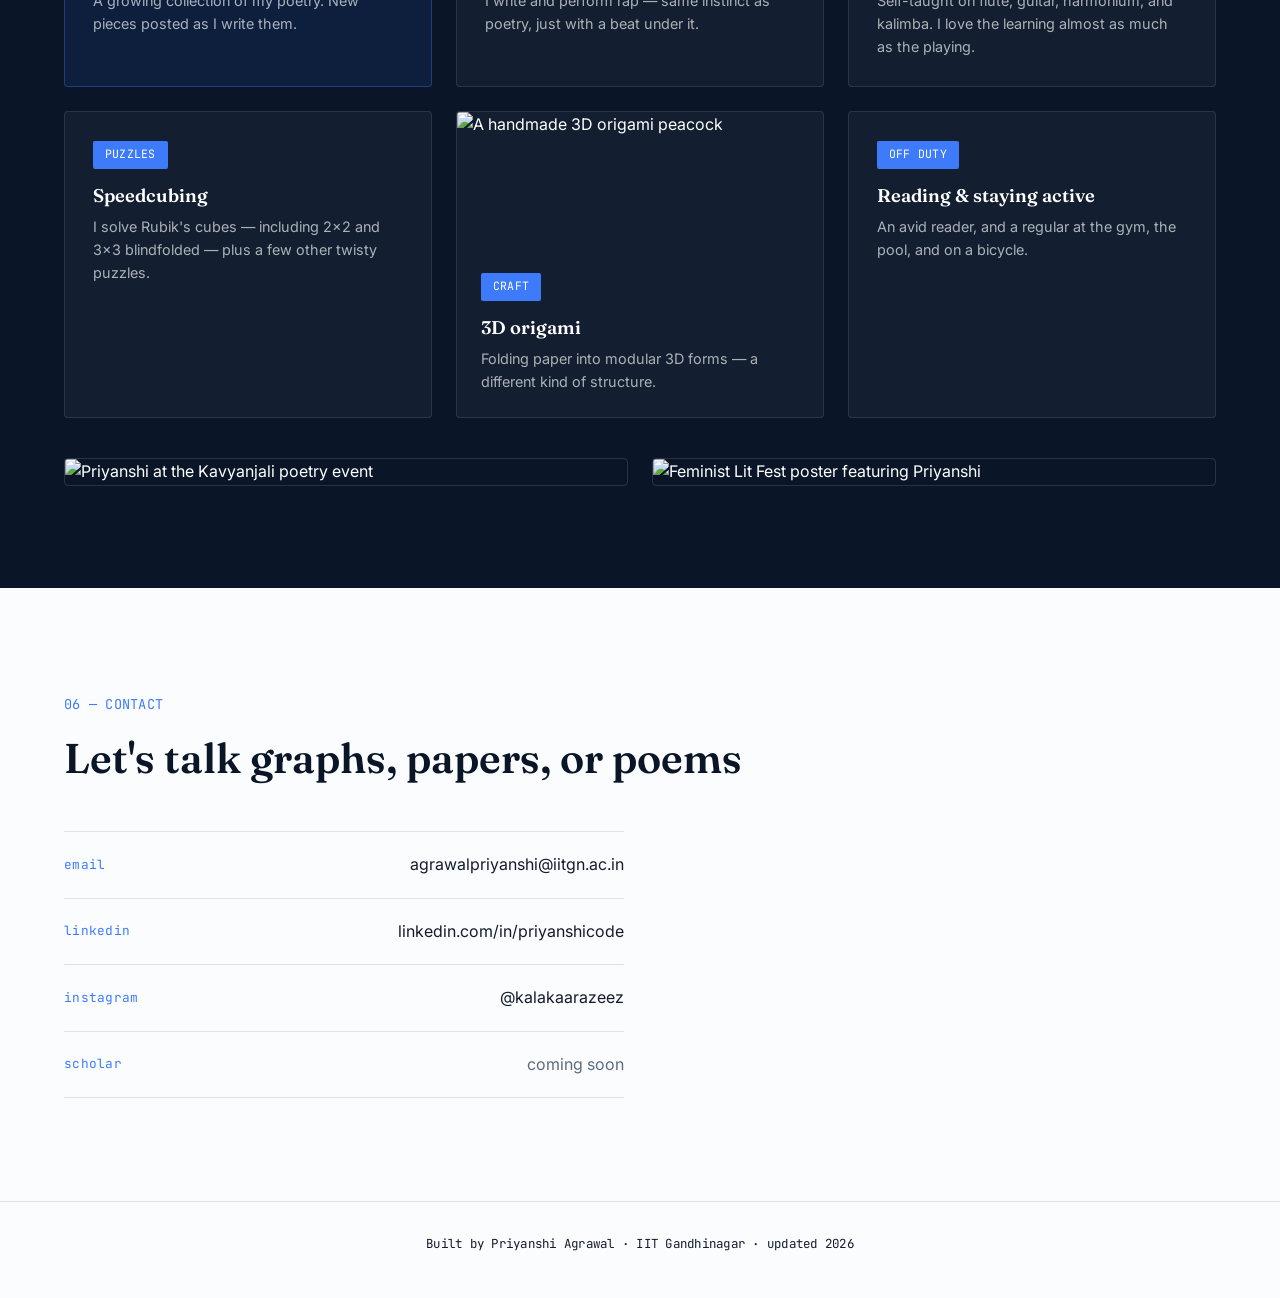
==== commit 9040e369: "Add files via upload" ====
--- a/index.html
+++ b/index.html
@@ -7,12 +7,13 @@
 <meta name="description" content="Priyanshi Agrawal — PhD researcher in graph algorithms and theoretical computer science at IIT Gandhinagar. Poet, musician, and lifelong learner.">
 <link rel="preconnect" href="https://fonts.googleapis.com">
 <link rel="preconnect" href="https://fonts.gstatic.com" crossorigin>
-<link href="https://fonts.googleapis.com/css2?family=Fraunces:ital,opsz,wght@0,9..144,400;0,9..144,500;0,9..144,600;0,9..144,700;1,9..144,500&family=Inter:wght@400;500;600;700&family=JetBrains+Mono:wght@400;500;600&display=swap" rel="stylesheet">
+<link href="https://fonts.googleapis.com/css2?family=Fraunces:ital,opsz,wght@0,9..144,400;0,9..144,500;0,9..144,600;0,9..144,700;1,9..144,500&family=Inter:wght@400;500;600;700&family=JetBrains+Mono:wght@400;500;600&family=Noto+Serif+Devanagari:wght@500;600&display=swap" rel="stylesheet">
 <link rel="stylesheet" href="style.css">
 </head>
 <body>
 
 <canvas id="hero-graph"></canvas>
+<div class="graph-watermark" aria-hidden="true"></div>
 
 <nav id="site-nav">
   <a href="#home" class="nav-mark">PA</a>
@@ -34,18 +35,18 @@
   <div class="hero-inner">
     <p class="eyebrow mono">Theoretical Computer Science · IIT Gandhinagar</p>
     <h1 class="hero-title">Priyanshi<br>Agrawal</h1>
-    <p class="hero-sub">I study the shapes hiding inside graphs — which small patterns
-      a graph contains, and how fast we can find them. Off the page, I write poetry,
-      rap, and chase every instrument and puzzle I can get my hands on.</p>
+    <p class="hero-sub">I look for hidden shapes inside graphs, and how fast we can find
+      them. Off the page, I write poetry, rap, and pick up any instrument or puzzle
+      I can get my hands on.</p>
     <div class="hero-actions">
       <a href="#research" class="btn btn-primary">See my research</a>
       <a href="CV_Priyanshi.pdf" class="btn btn-ghost" download>Download CV ↓</a>
     </div>
-    <div class="hero-stats mono">
-      <div><span class="stat-num">9.17</span><span class="stat-label">PhD CPI</span></div>
-      <div><span class="stat-num">P7 / C7</span><span class="stat-label">induced patterns</span></div>
-      <div><span class="stat-num">2024–</span><span class="stat-label">PhD, IITGN</span></div>
-    </div>
+    <blockquote class="hero-quote">
+      <p class="devanagari">कहकशां की हर अदा को शिद्दतें जब रास आईं,<br>
+        चुनौतियां उन जगनुओं की आफ़ताब को भी भाईं</p>
+      <cite class="mono">— अज़ीज़</cite>
+    </blockquote>
   </div>
   <div class="scroll-cue mono">scroll<span>↓</span></div>
 </header>
@@ -54,54 +55,39 @@
 <section id="about" class="section">
   <div class="section-head">
     <p class="eyebrow mono">01 — About</p>
-    <h2>From equations to edges — and back to language</h2>
+    <h2>Equations by day, poems by night</h2>
   </div>
   <div class="about-grid">
-    <div class="about-photo" aria-hidden="true">
+    <div class="about-photo">
       <div class="photo-frame">
-        <svg viewBox="0 0 200 200" class="avatar-graph">
-          <circle cx="60" cy="50" r="6" class="node"/>
-          <circle cx="140" cy="45" r="6" class="node"/>
-          <circle cx="100" cy="100" r="7" class="node node-accent"/>
-          <circle cx="45" cy="140" r="6" class="node"/>
-          <circle cx="150" cy="145" r="6" class="node"/>
-          <circle cx="100" cy="165" r="5" class="node"/>
-          <line x1="60" y1="50" x2="100" y2="100" class="edge"/>
-          <line x1="140" y1="45" x2="100" y2="100" class="edge"/>
-          <line x1="100" y1="100" x2="45" y2="140" class="edge"/>
-          <line x1="100" y1="100" x2="150" y2="145" class="edge"/>
-          <line x1="45" y1="140" x2="100" y2="165" class="edge"/>
-          <line x1="150" y1="145" x2="100" y2="165" class="edge"/>
-        </svg>
-      </div>
-      <p class="photo-caption mono">add your photo here</p>
+        <img src="images/portrait-main.jpeg" alt="Priyanshi Agrawal" loading="lazy">
+      </div>
     </div>
     <div class="about-text">
-      <p>I'm a PhD student in the Department of Computer Science and Engineering at
-        <strong>IIT Gandhinagar</strong>, working in theoretical computer science —
-        specifically on combinatorial algorithms for detecting induced subgraphs.</p>
-      <p>My path here wasn't a straight line. I did my B.Sc. in Mathematics at
-        St. Xavier's College, Ahmedabad, then an M.Sc. in Mathematics at IIT Gandhinagar,
-        where I found myself pulled toward the algorithmic side of the field — the point
-        where a proof turns into something you can actually run. That pull is what
-        brought me into a PhD.</p>
+      <p>I'm a PhD student in Computer Science at <strong>IIT Gandhinagar</strong>,
+        working in theoretical computer science — specifically on algorithms
+        for finding small patterns inside large graphs.</p>
+      <p>My path here wasn't straight. I did a B.Sc. in Mathematics at
+        St. Xavier's College, Ahmedabad, then an M.Sc. in Mathematics at IIT Gandhinagar.
+        Somewhere along the way, I got pulled toward the algorithmic side of math —
+        the point where a proof turns into something you can actually run.</p>
       <p>Outside the department, I'm a core member of the <strong>Ahmedabad Literary
-        Society</strong> and the outgoing Secretary of the Literary Club at IIT Gandhinagar.
-        I think of research and writing as the same instinct pointed in two directions:
-        both are about finding the structure underneath something that, at first,
-        looks unruly.</p>
+        Society</strong> and outgoing Secretary of the Literary Club at IIT Gandhinagar.
+        Research and poetry feel like the same instinct to me, just pointed in two
+        directions — both are about finding structure in something that looks messy
+        at first.</p>
       <div class="edu-list">
         <div class="edu-row">
           <span class="edu-year mono">2024–</span>
-          <span class="edu-what">PhD, Computer Science — IIT Gandhinagar <em>(CPI 9.17)</em></span>
+          <span class="edu-what">PhD, Computer Science — IIT Gandhinagar</span>
         </div>
         <div class="edu-row">
           <span class="edu-year mono">2022–24</span>
-          <span class="edu-what">M.Sc. Mathematics — IIT Gandhinagar <em>(CPI 7.51)</em></span>
+          <span class="edu-what">M.Sc. Mathematics — IIT Gandhinagar</span>
         </div>
         <div class="edu-row">
           <span class="edu-year mono">2019–22</span>
-          <span class="edu-what">B.Sc. Mathematics — St. Xavier's College, Ahmedabad <em>(8.36, Outstanding)</em></span>
+          <span class="edu-what">B.Sc. Mathematics — St. Xavier's College, Ahmedabad</span>
         </div>
       </div>
     </div>
@@ -117,13 +103,11 @@
 
   <div class="research-current">
     <span class="tag mono">current focus</span>
-    <p>My current work is on <strong>combinatorial algorithms for induced subgraph
-      detection</strong>: given a large graph, how quickly can we tell whether it
-      contains a specific small pattern — a path, a cycle, or another fixed shape —
-      as an induced subgraph? I work with polynomial-based methods and exploit
-      <strong>automorphism parity</strong> to design faster detection algorithms,
-      with particular attention to patterns like <span class="mono">P₇</span> and
-      <span class="mono">C₇</span>.</p>
+    <p>Give me a large graph and a small pattern — a path, a cycle, some fixed shape —
+      and I want to know how fast we can tell if that pattern sits inside it, as an
+      <strong>induced subgraph</strong>. I work with polynomial-based methods and
+      exploit <strong>automorphism parity</strong> to speed up detection, with a close
+      eye on patterns like <span class="mono">P₇</span> and <span class="mono">C₇</span>.</p>
   </div>
 
   <div class="thesis-block">
@@ -131,18 +115,21 @@
     <h3>Mathematical Structures in Data and Music</h3>
     <div class="thesis-cols">
       <div class="thesis-col">
-        <h4>Semester I — Topological Data Analysis</h4>
-        <p>I studied how single-linkage clustering behaves on high-dimensional data,
-          implemented the clustering algorithms in Python, and applied them to
-          real institutional datasets.</p>
+        <h4>Semester I — Data</h4>
+        <p>I studied single-linkage clustering on high-dimensional data, coded it up
+          in Python, and ran it on real institutional datasets.</p>
       </div>
       <div class="thesis-col">
-        <h4>Semester II — Mathematics of Music</h4>
-        <p>I explored how algorithmic methods can compute the rank and metrical
-          pattern of Swara permutations in Rev-Colex order, and implemented
-          several of these ranking algorithms in Python.</p>
-      </div>
-    </div>
+        <h4>Semester II — Music</h4>
+        <p>I looked at how to rank Swara permutations in Rev-Colex order and their
+          metrical patterns, and built the ranking algorithms in Python.</p>
+      </div>
+    </div>
+  </div>
+
+  <div class="research-photo">
+    <img src="images/alice-bob-slide.jpeg" alt="A conference talk slide with a poem about Alice and Bob, at IISc Bangalore" loading="lazy">
+    <p class="photo-caption mono">even our conferences quote poetry — Frontiers of Graph Algorithms, IISc Bangalore</p>
   </div>
 </section>
 
@@ -162,8 +149,7 @@
         <li><span class="mono">2024</span> FSTTCS — IIT Gandhinagar</li>
         <li><span class="mono">2024</span> Frontiers of Geometric Algorithms — IISc Bangalore</li>
       </ul>
-      <p class="note">Publications and preprints are on their way — this section
-        will grow as papers come out.</p>
+      <p class="note">Papers and preprints are on the way — this list will grow.</p>
     </div>
     <div class="record-col">
       <h3 class="mono">Positions of responsibility</h3>
@@ -174,6 +160,10 @@
         <li><span class="mono">—</span> Core Member, Ahmedabad Literary Society</li>
       </ul>
     </div>
+  </div>
+
+  <div class="record-photo">
+    <img src="images/iisc-bangalore.jpeg" alt="IISc Bangalore campus building" loading="lazy">
   </div>
 </section>
 
@@ -198,8 +188,10 @@
     <div class="ach-card">
       <h3 class="mono">Cultural</h3>
       <ul>
-        <li>Winner, Annual Poetry Competition <em>Unkahi</em>, IIT Gandhinagar — 2023, 2024, 2025</li>
+        <li>Winner, Annual Poetry Competition <em>Unkahi</em>, IIT Gandhinagar — 2023, 2024, 2025, 2026</li>
+        <li>Winner, Kavyanjali Poetry Competition — PDEU</li>
         <li>Wrote &amp; directed the winning Street Play, Inter IIT Cultural Meet 7.0 — 2024</li>
+        <li>Participant, Inter IIT Cultural Meet 8.0</li>
         <li>Top 16 Poets of India, Kshitij Poetry Foundation — 2023</li>
         <li>Winner, Poetry Competition, DA-IICT Cultural Meet — 2025</li>
       </ul>
@@ -214,6 +206,11 @@
       </ul>
     </div>
   </div>
+
+  <div class="ach-photo">
+    <img src="images/interiit-group.jpeg" alt="Team photo from Inter IIT Cultural Meet street play" loading="lazy">
+    <p class="photo-caption mono">Inter IIT Cultural Meet — the street play crew</p>
+  </div>
 </section>
 
 <!-- ===================== CREATIVE ===================== -->
@@ -221,47 +218,55 @@
   <div class="section-head">
     <p class="eyebrow mono">05 — Creative</p>
     <h2>What I do when I'm not proving things</h2>
-    <p class="creative-intro">Poetry is where most of it started — but I'm restless
-      about learning, and I'll pick up almost anything with a learning curve.</p>
+    <p class="creative-intro">Poetry is where it started. But I get restless, and
+      I'll pick up almost anything with a learning curve.</p>
+  </div>
+
+  <div class="creative-photo">
+    <img src="images/performance-mic.jpeg" alt="Priyanshi performing spoken word on stage" loading="lazy">
   </div>
 
   <div class="creative-grid">
-    <div class="creative-card">
-      <span class="tag mono">writing</span>
-      <h3>Poetry &amp; short stories</h3>
-      <p>Three-time winner of Unkahi, IIT Gandhinagar's annual poetry competition,
-        and named among the Top 16 Poets of India by the Kshitij Poetry Foundation.
-        I also write short stories, and wrote &amp; directed a winning street play
-        for Inter IIT Cultural Meet 7.0.</p>
-    </div>
+    <a href="poetry.html" class="creative-card creative-card-link">
+      <span class="tag mono">blog</span>
+      <h3>Read my poems →</h3>
+      <p>A growing collection of my poetry. New pieces posted as I write them.</p>
+    </a>
     <div class="creative-card">
       <span class="tag mono">performance</span>
       <h3>Rap</h3>
-      <p>I write and perform rap — the same instinct as poetry, just with a beat
-        underneath it.</p>
+      <p>I write and perform rap — same instinct as poetry, just with a beat under it.</p>
     </div>
     <div class="creative-card">
       <span class="tag mono">music</span>
       <h3>Instruments</h3>
-      <p>Self-taught on flute, guitar, harmonium, and kalimba. I like the process
-        of picking up an instrument almost as much as playing it.</p>
+      <p>Self-taught on flute, guitar, harmonium, and kalimba. I love the learning
+        almost as much as the playing.</p>
     </div>
     <div class="creative-card">
       <span class="tag mono">puzzles</span>
       <h3>Speedcubing</h3>
-      <p>I solve Rubik's cubes — including 2×2 and 3×3 blindfolded — along with
-        several other twisty puzzles.</p>
-    </div>
-    <div class="creative-card">
-      <span class="tag mono">craft</span>
-      <h3>3D origami</h3>
-      <p>Folding paper into modular 3D forms — a different kind of structure-finding.</p>
+      <p>I solve Rubik's cubes — including 2×2 and 3×3 blindfolded — plus a few
+        other twisty puzzles.</p>
+    </div>
+    <div class="creative-card creative-card-image">
+      <img src="images/origami-peacock.jpeg" alt="A handmade 3D origami peacock" loading="lazy">
+      <div class="creative-card-body">
+        <span class="tag mono">craft</span>
+        <h3>3D origami</h3>
+        <p>Folding paper into modular 3D forms — a different kind of structure.</p>
+      </div>
     </div>
     <div class="creative-card">
       <span class="tag mono">off duty</span>
       <h3>Reading &amp; staying active</h3>
       <p>An avid reader, and a regular at the gym, the pool, and on a bicycle.</p>
     </div>
+  </div>
+
+  <div class="creative-photo-row">
+    <img src="images/kavyanjali.png" alt="Priyanshi at the Kavyanjali poetry event" loading="lazy">
+    <img src="images/feminist-litfest.jpeg" alt="Feminist Lit Fest poster featuring Priyanshi" loading="lazy">
   </div>
 </section>
 
@@ -280,6 +285,10 @@
       <span class="mono">linkedin</span>
       <span>linkedin.com/in/priyanshicode</span>
     </a>
+    <a href="https://www.instagram.com/kalakaarazeez/" target="_blank" rel="noopener" class="contact-link">
+      <span class="mono">instagram</span>
+      <span>@kalakaarazeez</span>
+    </a>
     <span class="contact-link contact-disabled">
       <span class="mono">scholar</span>
       <span>coming soon</span>
--- a/style.css
+++ b/style.css
@@ -386,3 +386,134 @@
   outline:2px solid var(--blue-accent);
   outline-offset:3px;
 }
+
+/* ============ SUBTLE NEON GRAPH WATERMARK (behind light sections) ============ */
+.graph-watermark{
+  position:fixed;
+  inset:0;
+  z-index:-1;
+  pointer-events:none;
+  opacity:0.5;
+  background-image:
+    radial-gradient(circle at 8% 18%, rgba(62,123,250,0.16) 0, transparent 2.5px),
+    radial-gradient(circle at 22% 62%, rgba(62,123,250,0.14) 0, transparent 2.5px),
+    radial-gradient(circle at 38% 30%, rgba(62,123,250,0.13) 0, transparent 2.5px),
+    radial-gradient(circle at 55% 78%, rgba(62,123,250,0.15) 0, transparent 2.5px),
+    radial-gradient(circle at 72% 22%, rgba(62,123,250,0.13) 0, transparent 2.5px),
+    radial-gradient(circle at 88% 55%, rgba(62,123,250,0.16) 0, transparent 2.5px),
+    radial-gradient(circle at 92% 88%, rgba(62,123,250,0.13) 0, transparent 2.5px),
+    linear-gradient(112deg, transparent 49.6%, rgba(62,123,250,0.09) 49.7%, rgba(62,123,250,0.09) 49.9%, transparent 50%),
+    linear-gradient(66deg, transparent 29.6%, rgba(62,123,250,0.08) 29.7%, rgba(62,123,250,0.08) 29.9%, transparent 30%),
+    linear-gradient(150deg, transparent 69.6%, rgba(62,123,250,0.08) 69.7%, rgba(62,123,250,0.08) 69.9%, transparent 70%);
+  background-repeat:no-repeat;
+  background-size:100% 100%;
+}
+
+/* ============ HERO QUOTE ============ */
+.hero-quote{
+  margin:0;
+  padding-left:1.25rem;
+  border-left:2px solid var(--blue-accent);
+  max-width:520px;
+}
+.hero-quote .devanagari{
+  font-family:'Noto Serif Devanagari', serif;
+  font-size:1.15rem;
+  color:rgba(255,255,255,0.88);
+  line-height:1.9;
+  margin:0 0 0.6rem;
+}
+.hero-quote cite{
+  color:var(--blue-accent);
+  font-size:0.8rem;
+  font-style:normal;
+}
+
+/* ============ ABOUT PHOTO (real image) ============ */
+.photo-frame img{
+  width:100%; height:100%;
+  object-fit:cover;
+  display:block;
+}
+
+/* ============ SECTION PHOTOS ============ */
+.research-photo, .record-photo, .ach-photo{
+  margin-top:3rem;
+  max-width:640px;
+}
+.research-photo img, .record-photo img, .ach-photo img{
+  width:100%;
+  border-radius:4px;
+  display:block;
+  border:1px solid var(--line);
+}
+.photo-caption{
+  color:var(--muted);
+  font-size:0.78rem;
+  margin-top:0.6rem;
+}
+
+/* ============ CREATIVE SECTION PHOTOS ============ */
+.creative-photo{
+  max-width:900px;
+  margin:0 auto 3rem;
+  border-radius:4px;
+  overflow:hidden;
+  border:1px solid rgba(255,255,255,0.12);
+}
+.creative-photo img{ width:100%; display:block; }
+
+.creative-photo-row{
+  display:grid;
+  grid-template-columns:1fr 1fr;
+  gap:1.5rem;
+  margin-top:2.5rem;
+}
+.creative-photo-row img{
+  width:100%;
+  border-radius:4px;
+  border:1px solid rgba(255,255,255,0.12);
+  display:block;
+}
+
+.creative-card-link{
+  text-decoration:none;
+  display:block;
+  background:rgba(62,123,250,0.1) !important;
+  border-color:rgba(62,123,250,0.35) !important;
+}
+.creative-card-link h3{ color:#fff; }
+
+.creative-card-image{ padding:0; overflow:hidden; }
+.creative-card-image img{ width:100%; height:140px; object-fit:cover; display:block; }
+.creative-card-image .creative-card-body{ padding:1.25rem 1.5rem 1.5rem; }
+.creative-card-image p{ margin-bottom:0; }
+
+/* ============ POETRY PAGE ============ */
+.poetry-page{ background:var(--paper); }
+.poetry-nav{ background:var(--navy-950); }
+.poetry-hero{
+  background:var(--navy-950);
+  color:#fff;
+  padding-top:8rem;
+  padding-bottom:3.5rem;
+}
+.poetry-hero .eyebrow{ color:var(--blue-accent); }
+.hero-title-sm{
+  font-size:clamp(2.2rem, 5vw, 3.2rem);
+  color:#fff;
+}
+.poetry-hero .hero-sub{ color:rgba(255,255,255,0.7); max-width:520px; }
+
+.poem-list{ max-width:760px; margin:0 auto; }
+.poem-card{
+  border-bottom:1px solid var(--line);
+  padding:2rem 0;
+}
+.poem-card:first-child{ padding-top:0; }
+.poem-card h2{ font-size:1.4rem; margin-bottom:0.5rem; }
+.poem-excerpt{ color:var(--muted); font-style:italic; }
+
+@media (max-width: 700px){
+  .creative-photo-row{ grid-template-columns:1fr; }
+}
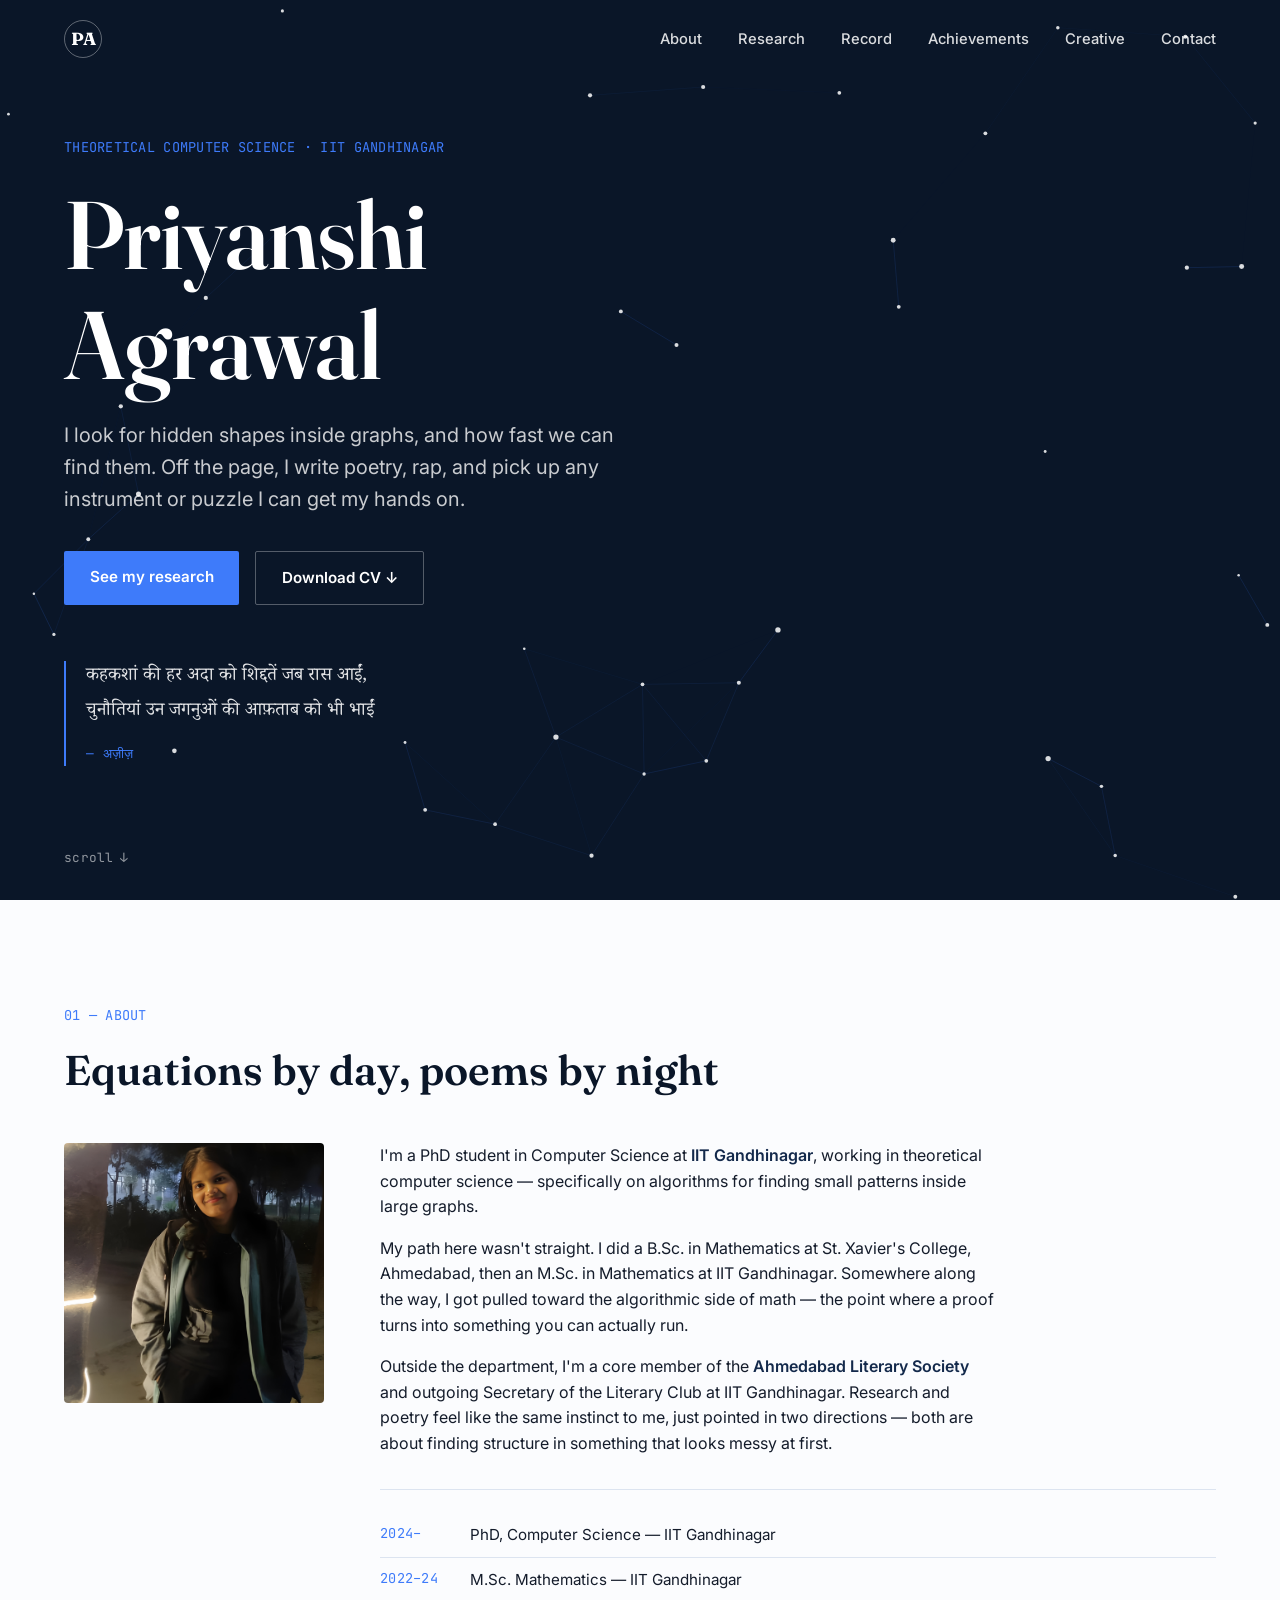
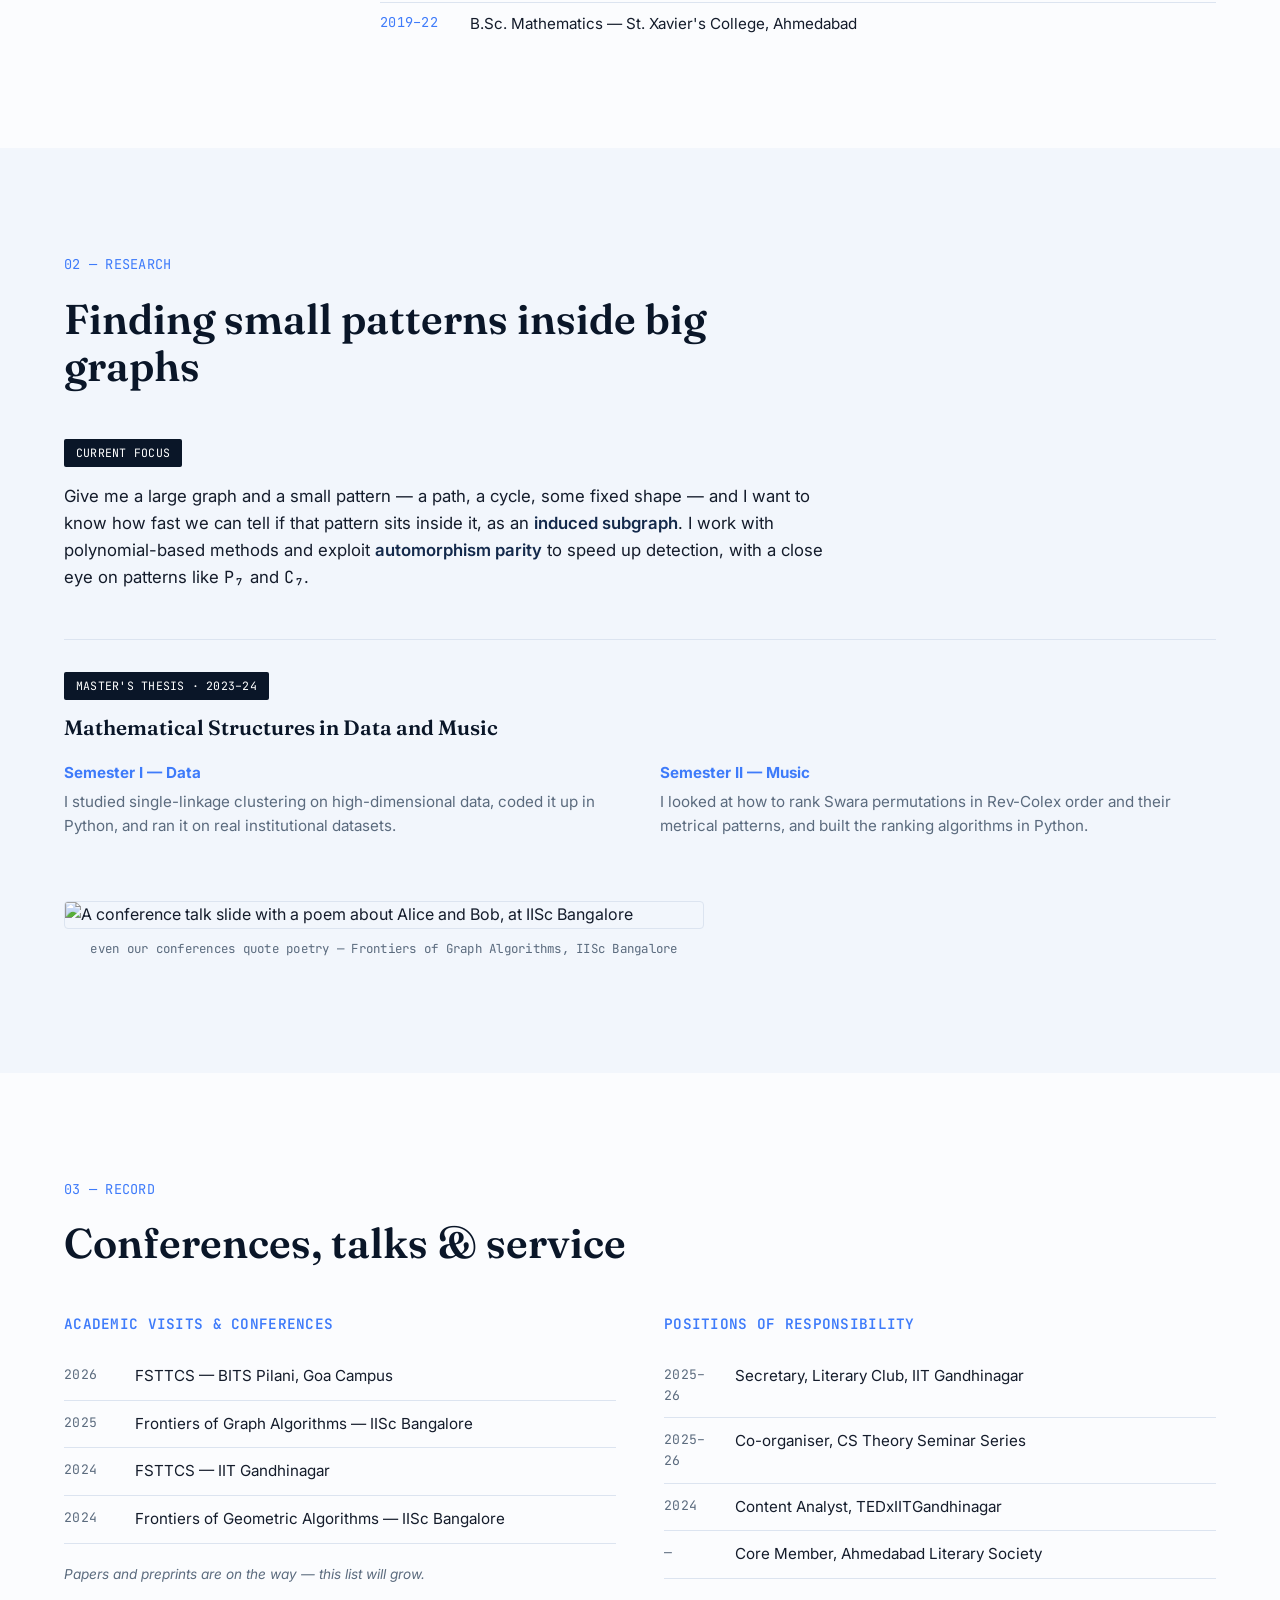
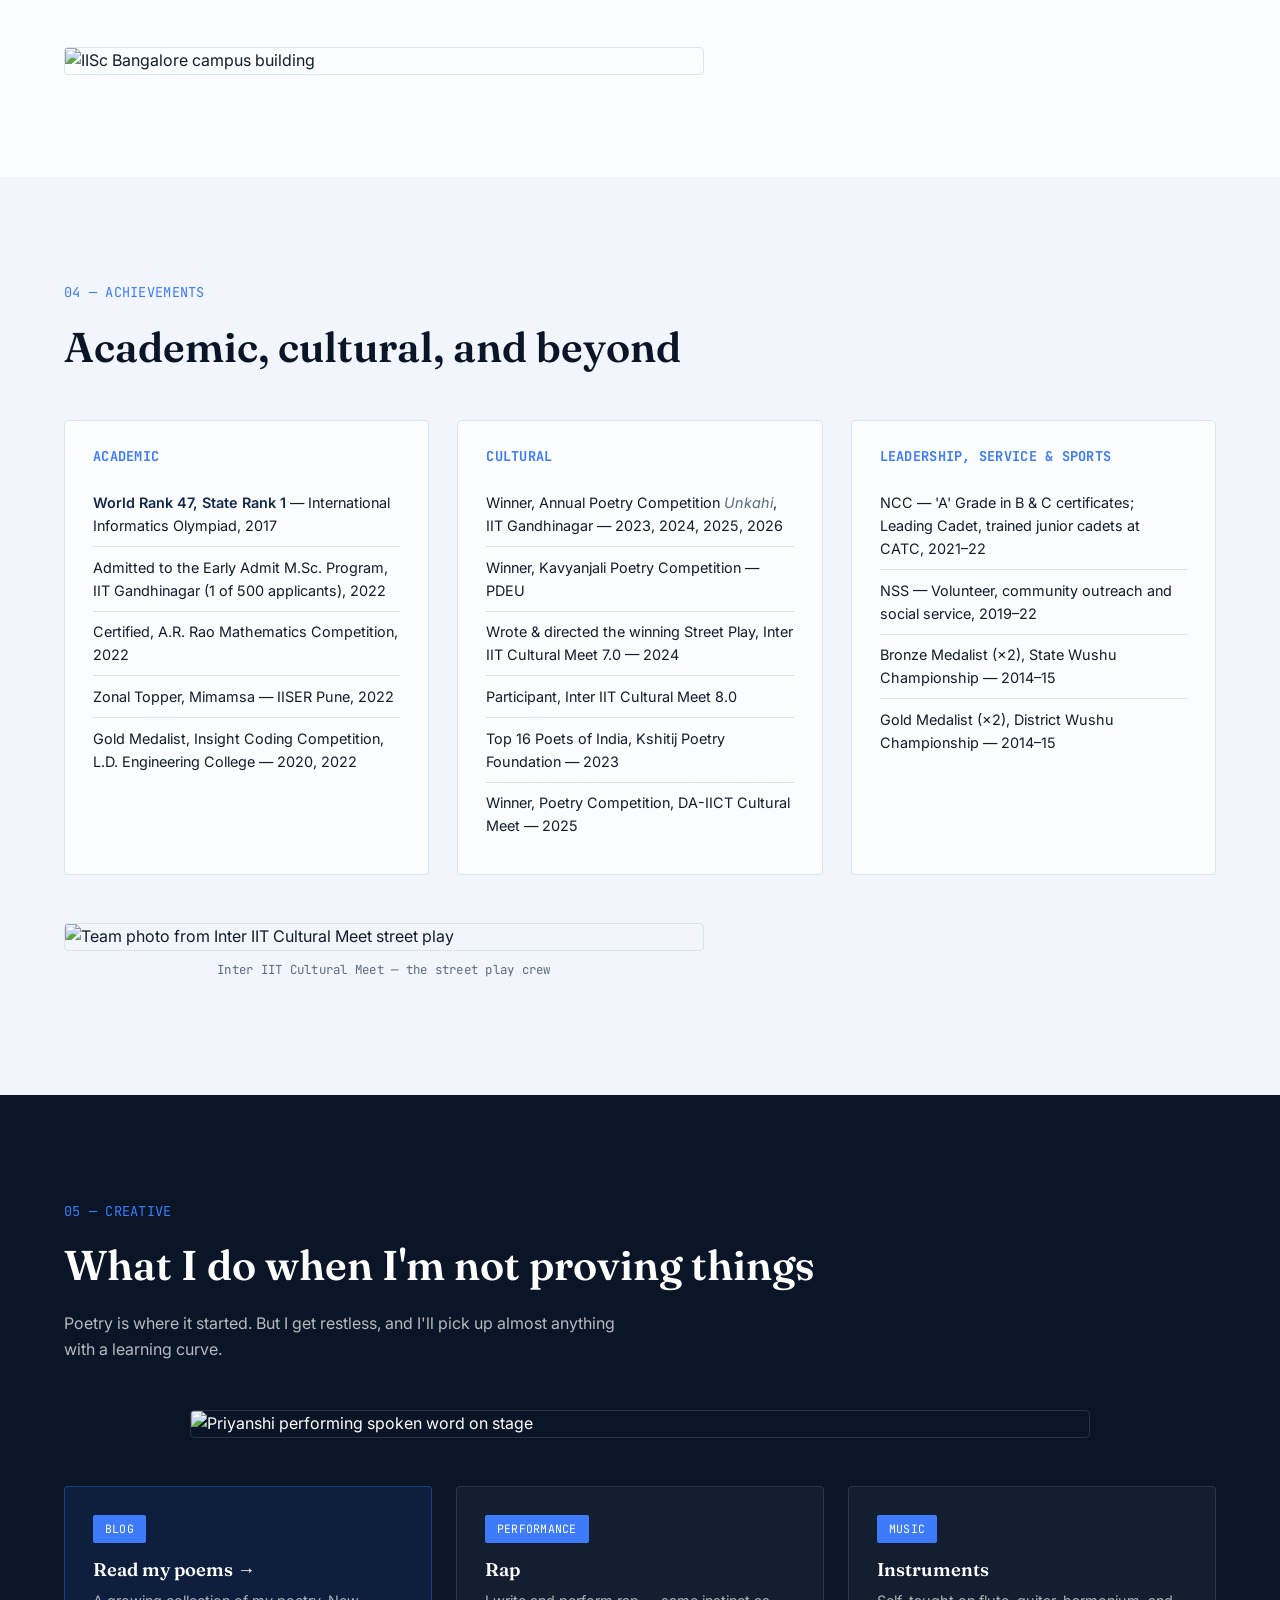
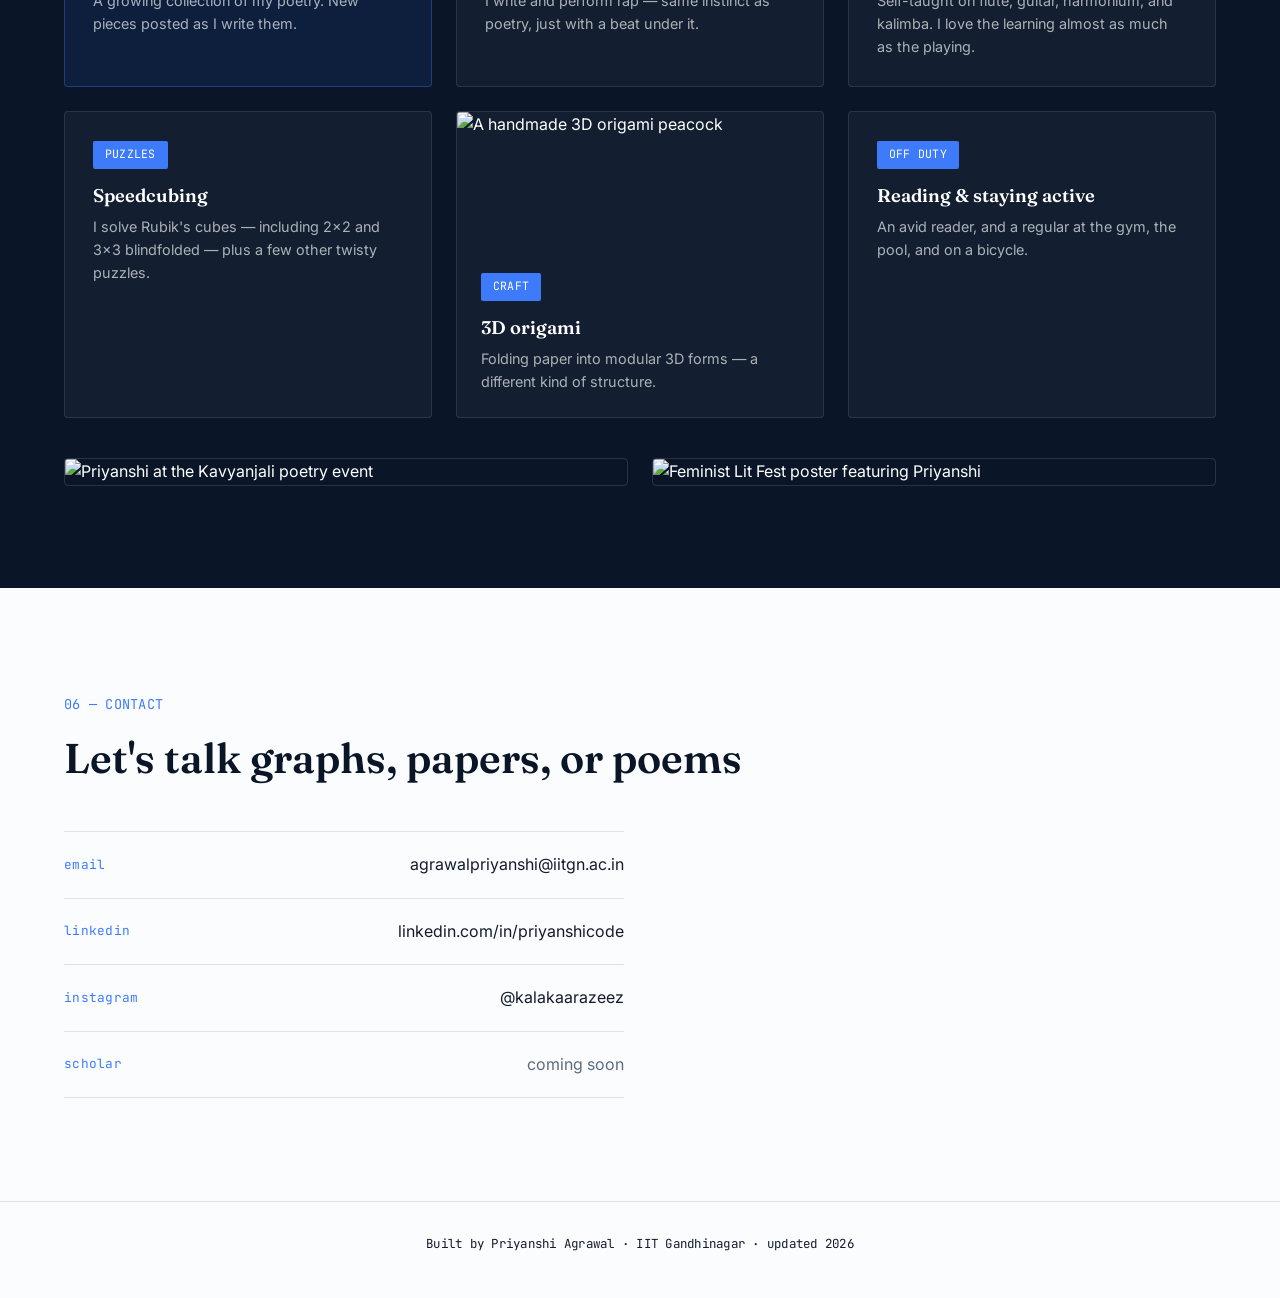
==== commit 5fa106e3: "Update index.html" ====
--- a/index.html
+++ b/index.html
@@ -60,7 +60,7 @@
   <div class="about-grid">
     <div class="about-photo">
       <div class="photo-frame">
-        <img src="images/portrait-main.jpeg" alt="Priyanshi Agrawal" loading="lazy">
+        <img src="me.jpeg" alt="Priyanshi Agrawal" loading="lazy">
       </div>
     </div>
     <div class="about-text">
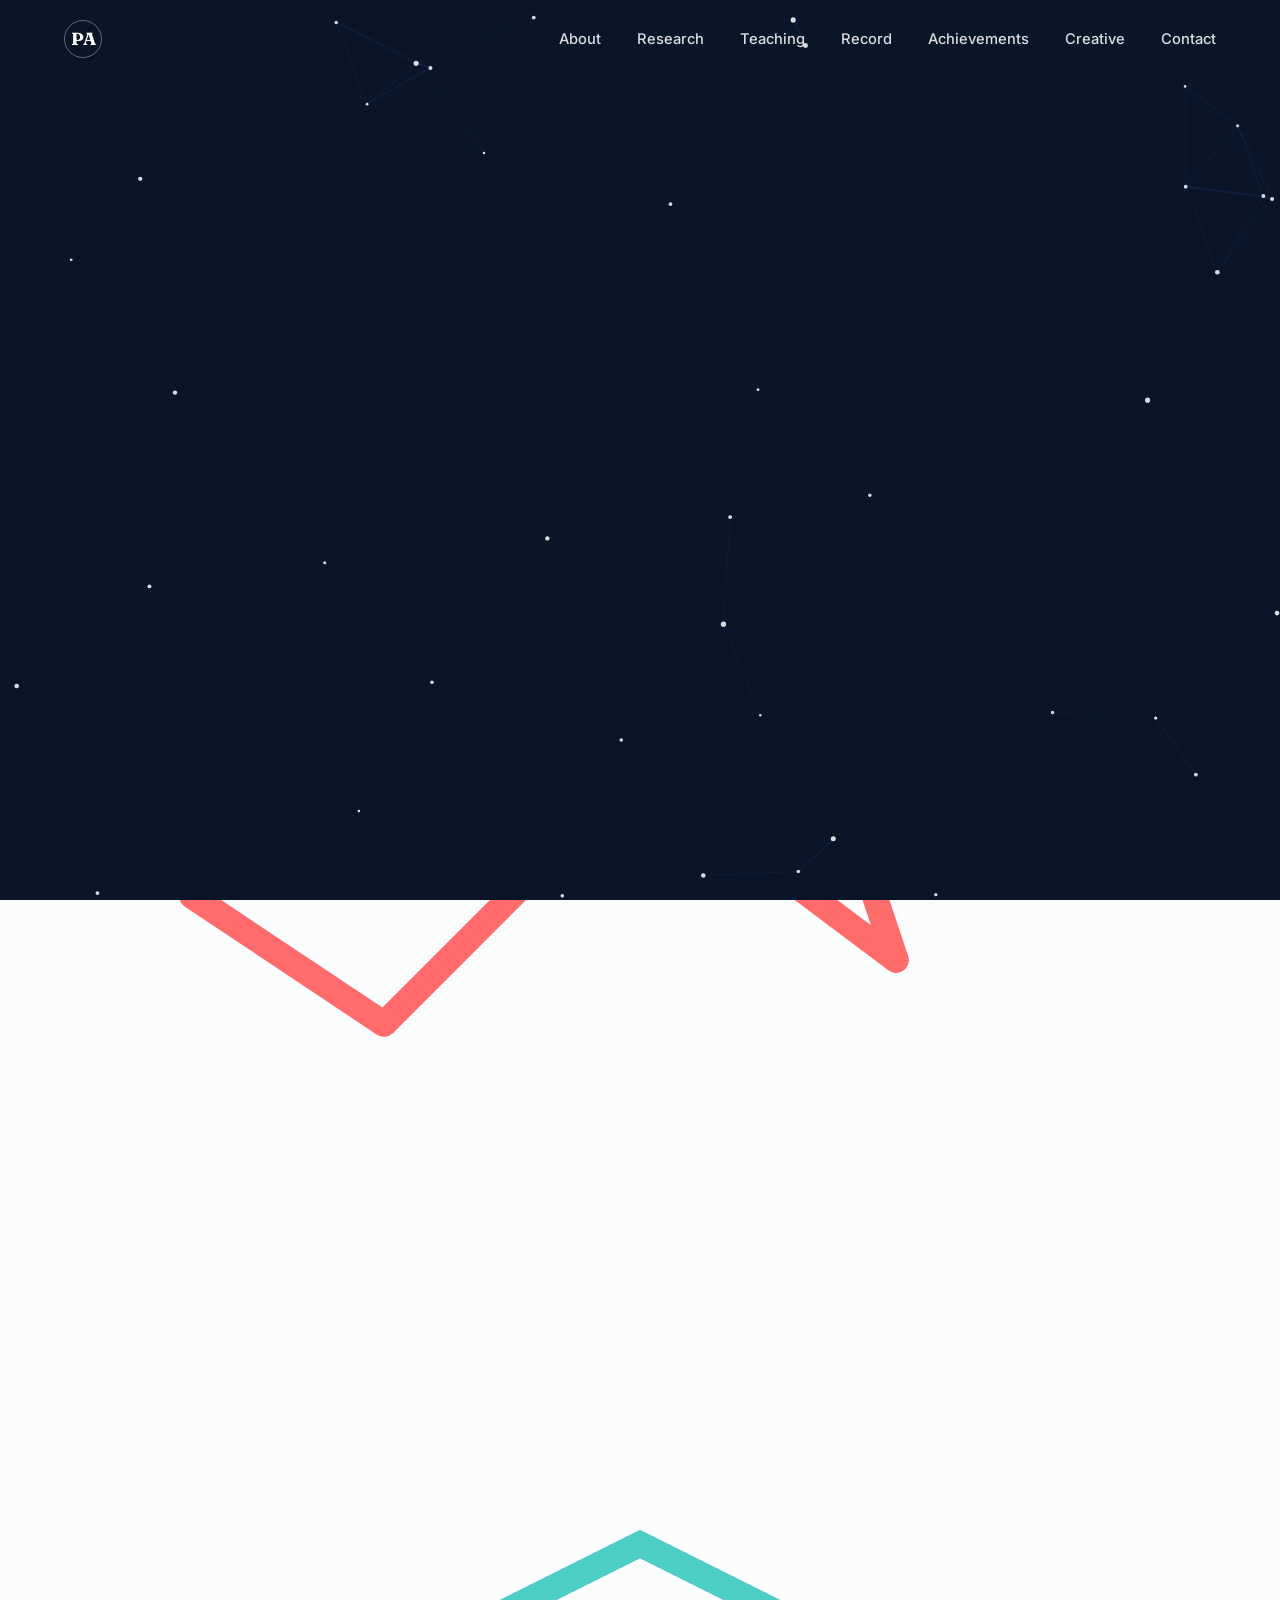
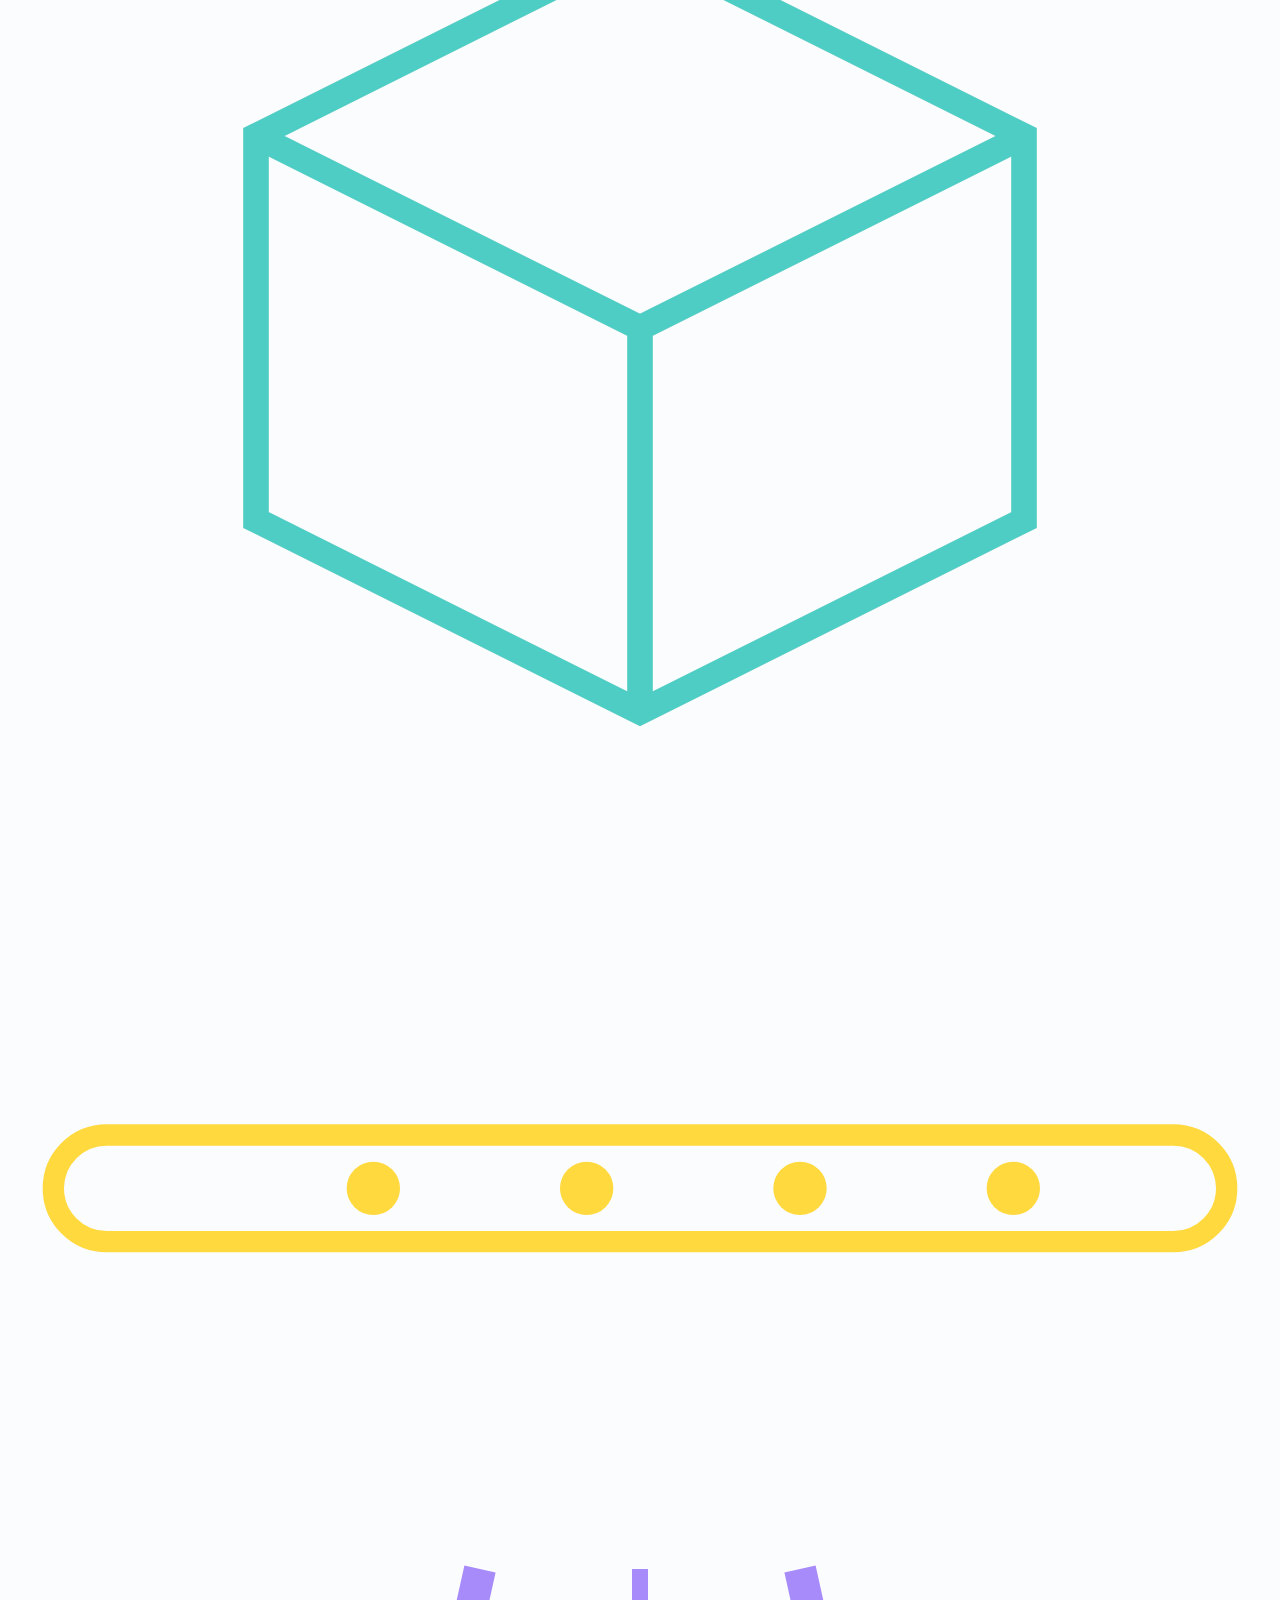
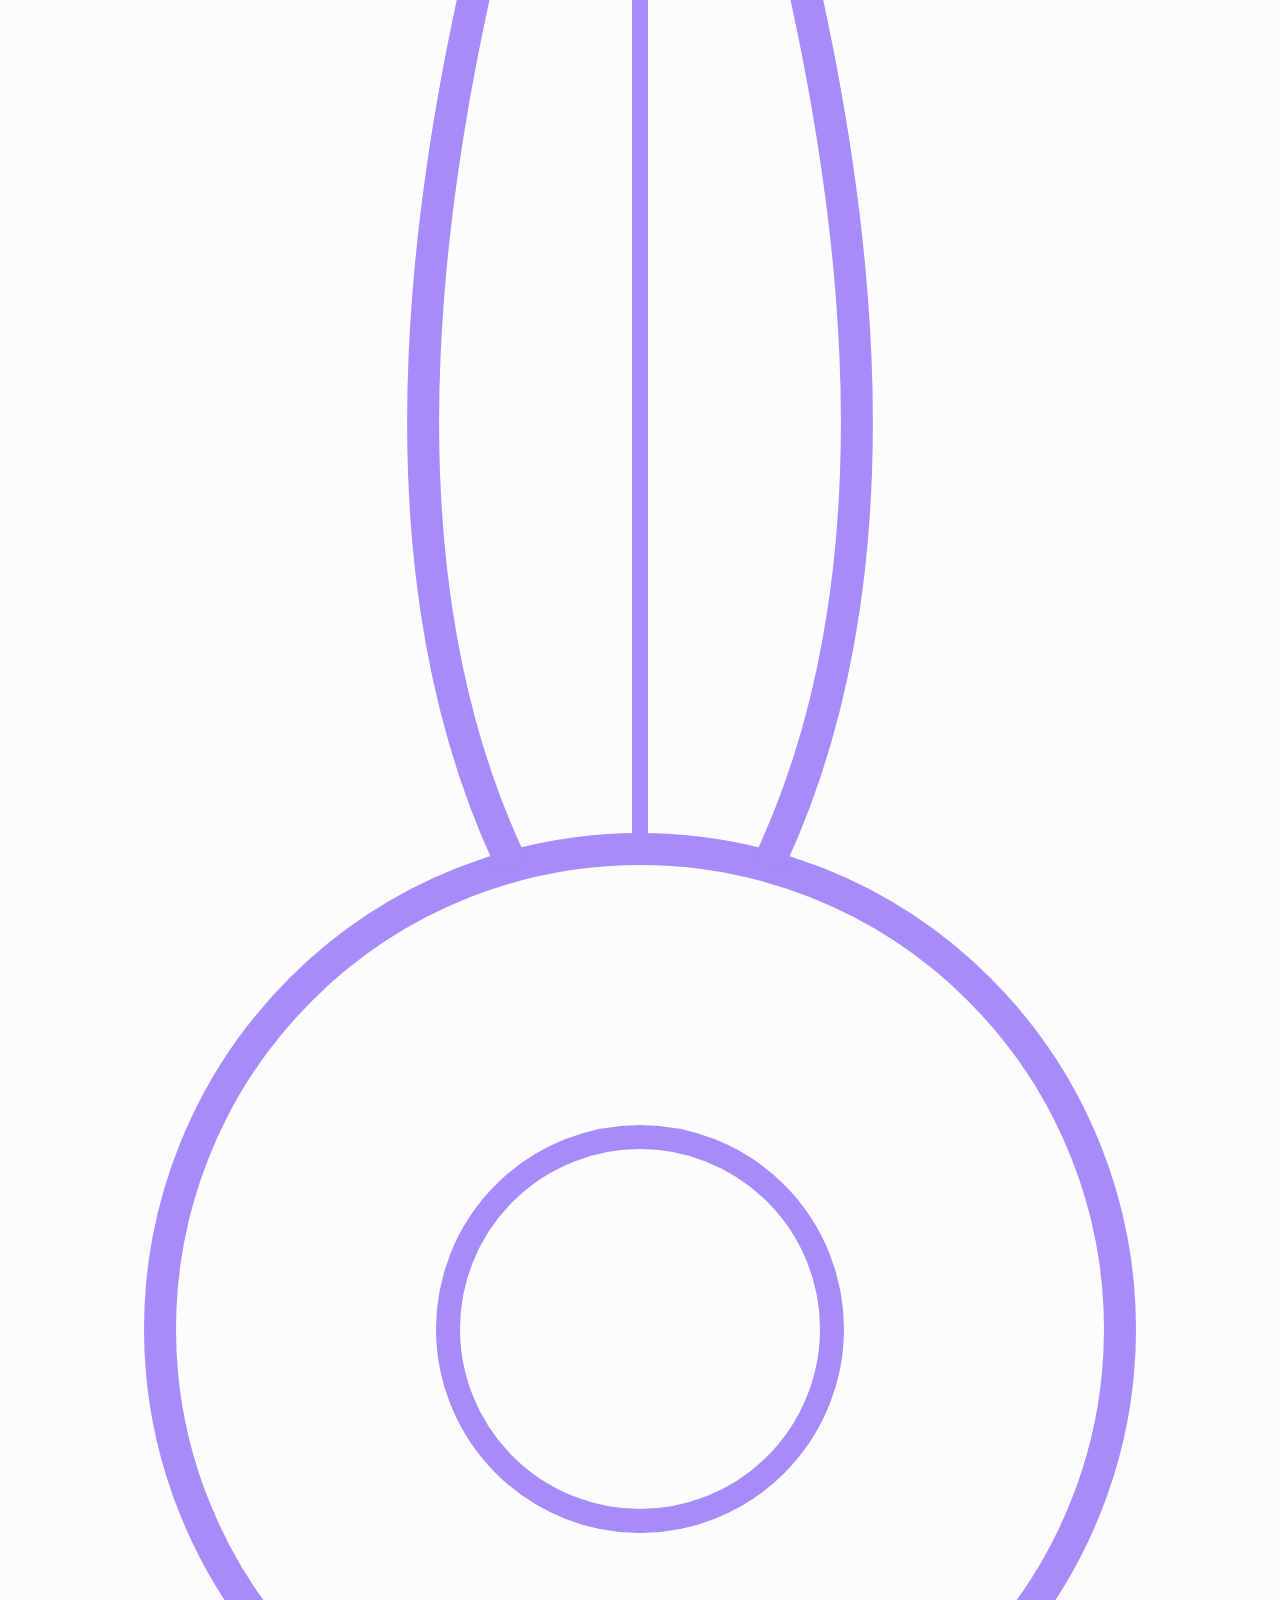
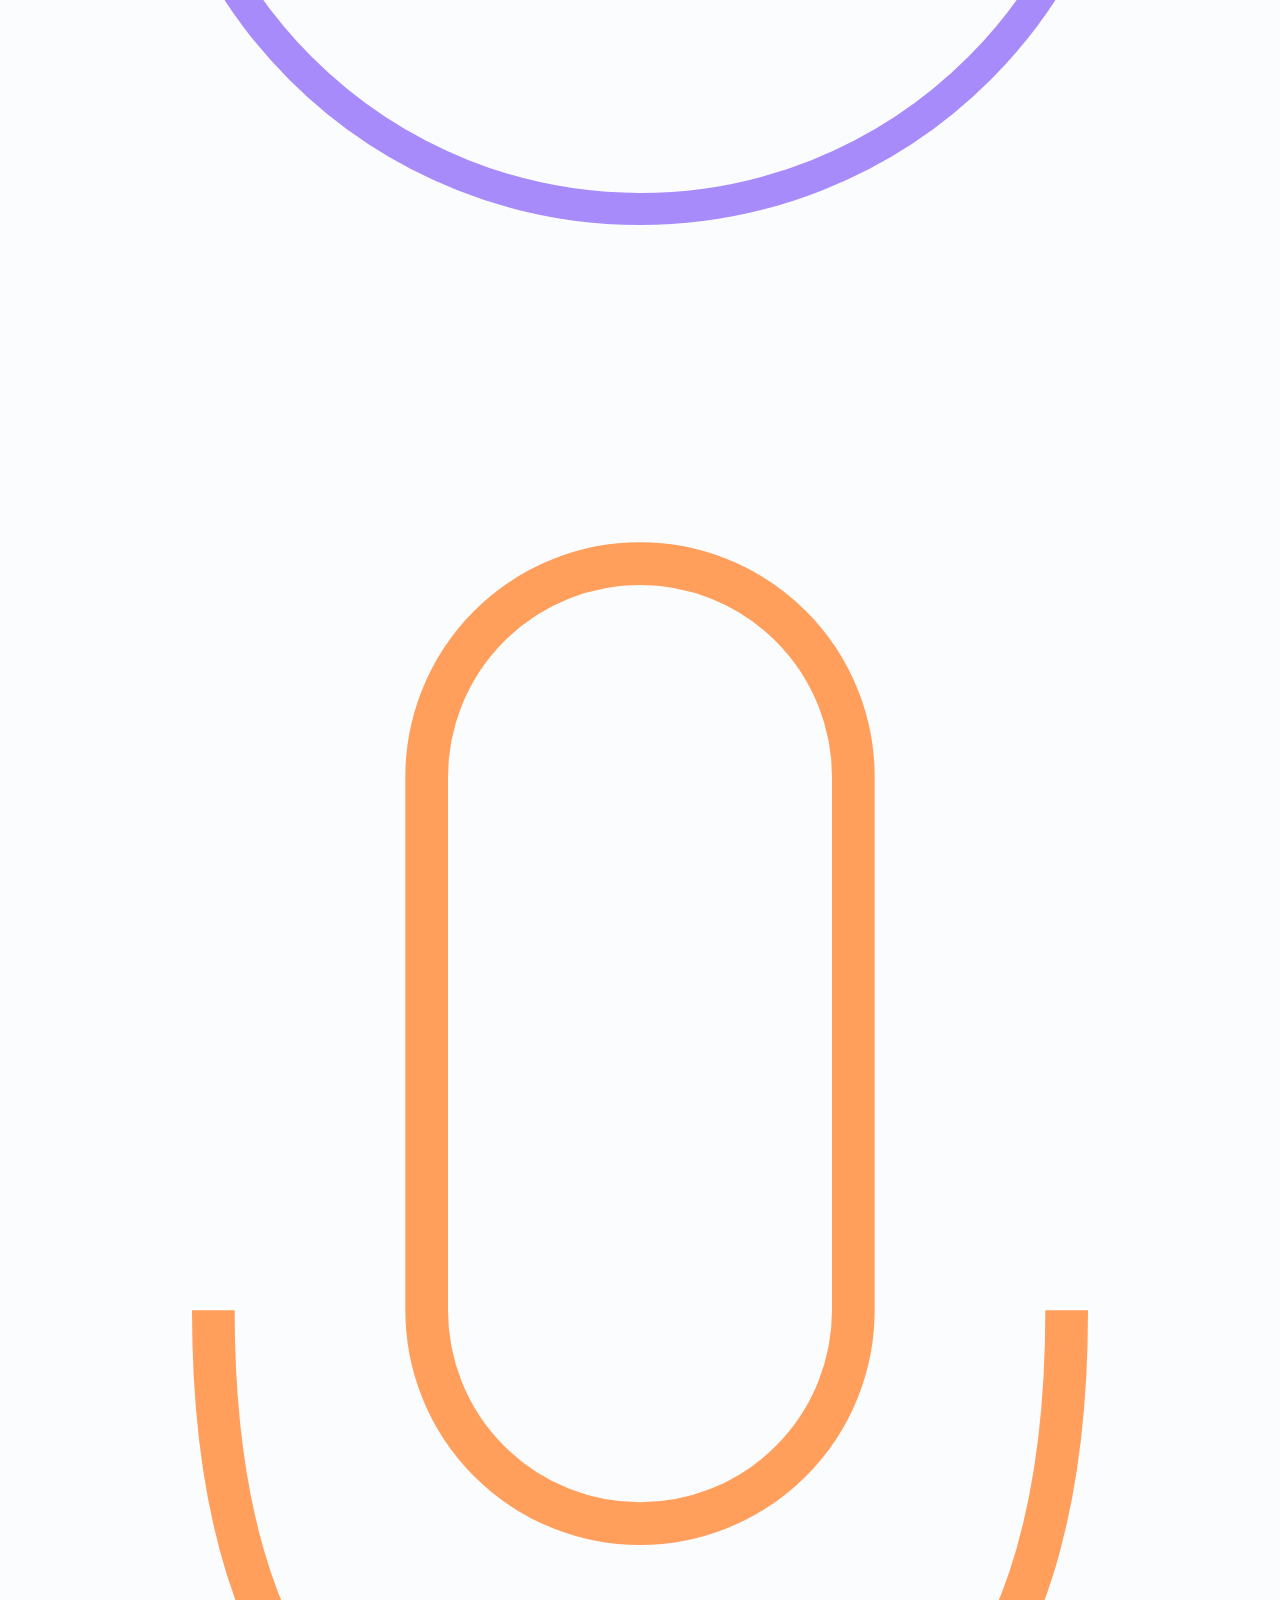
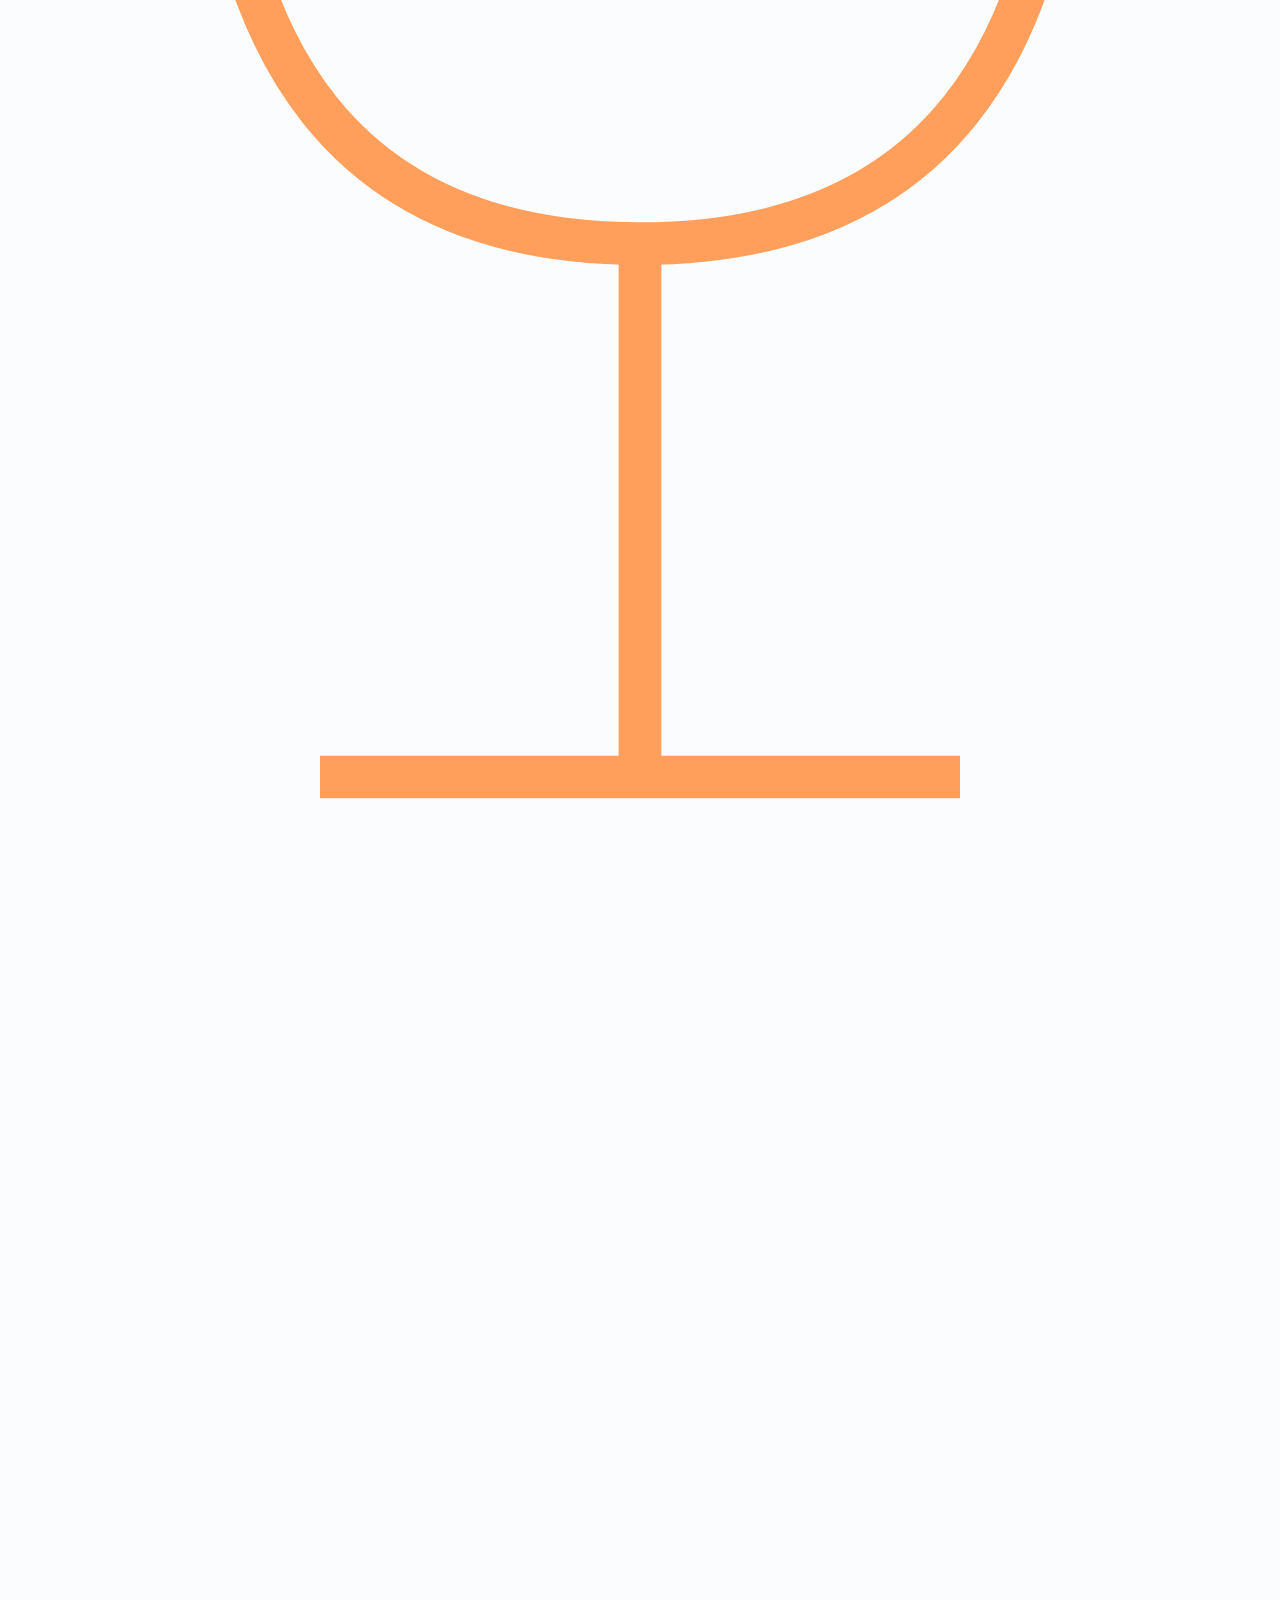
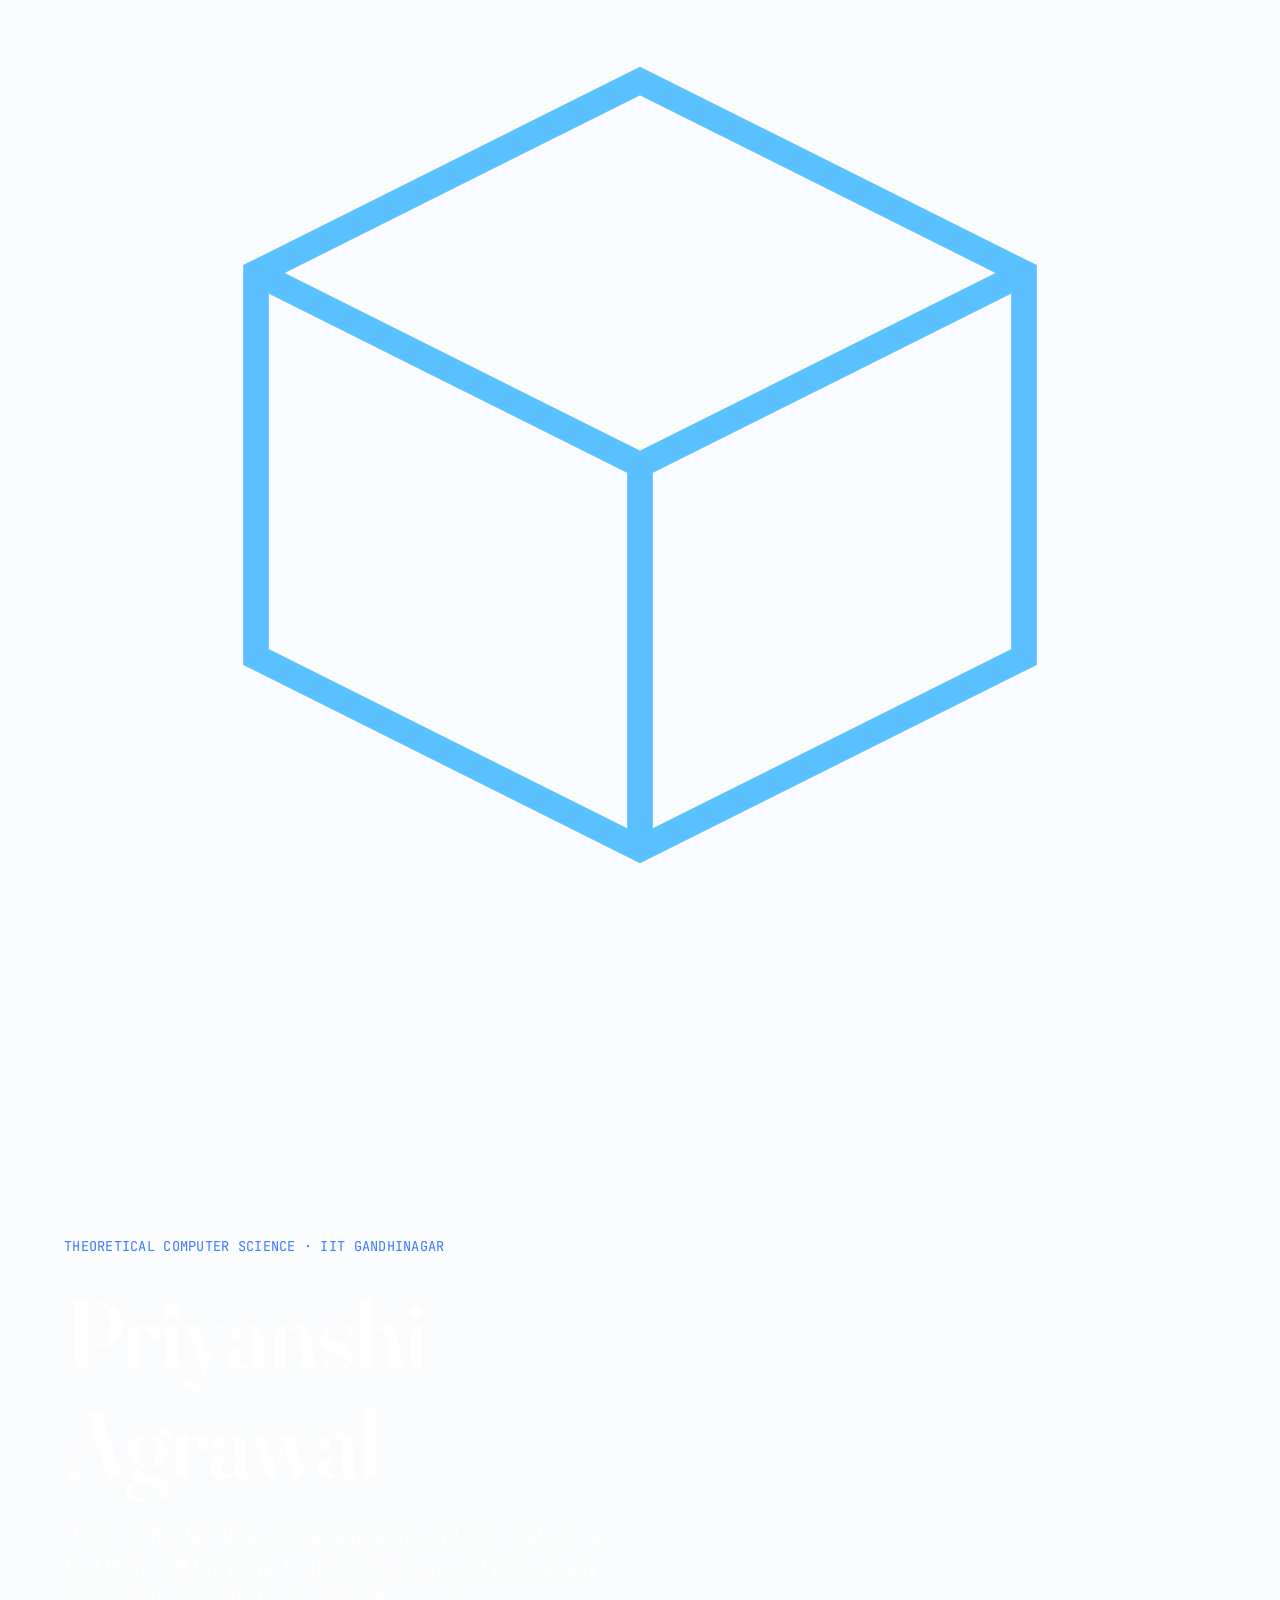
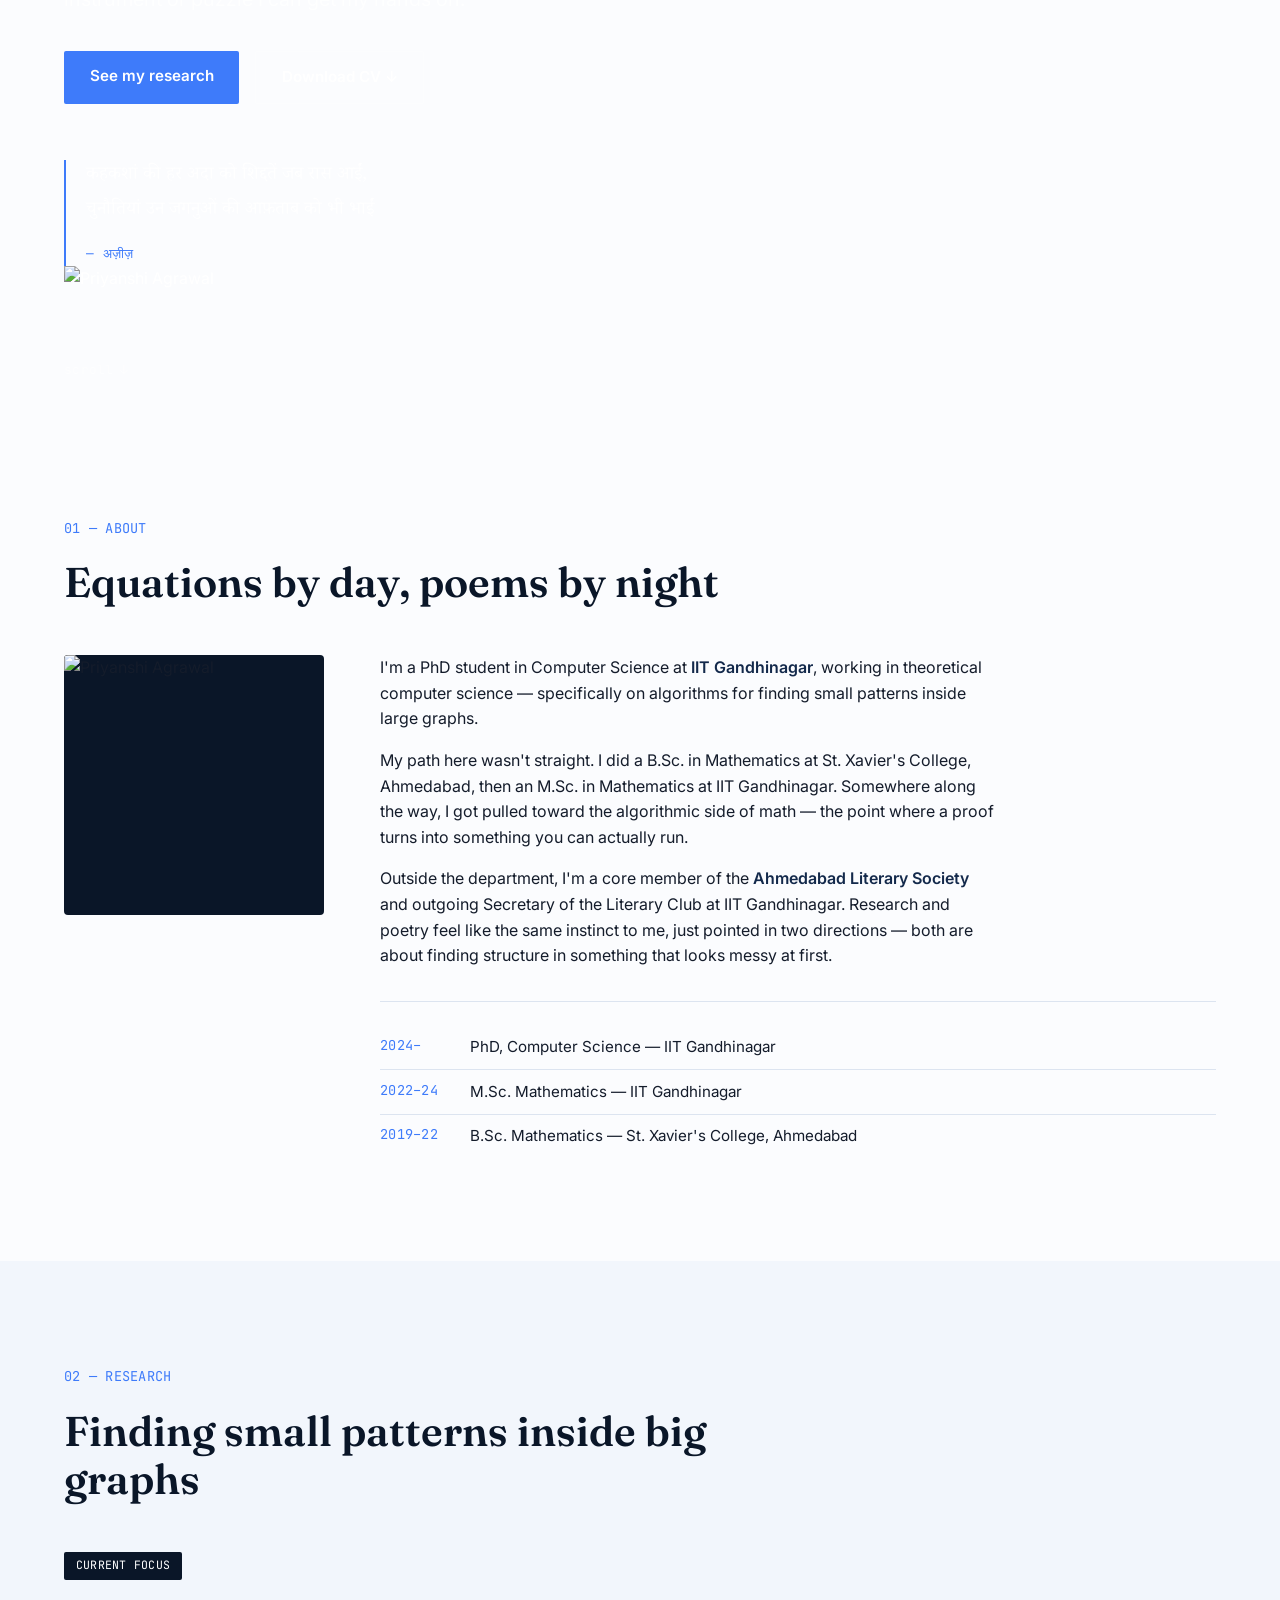
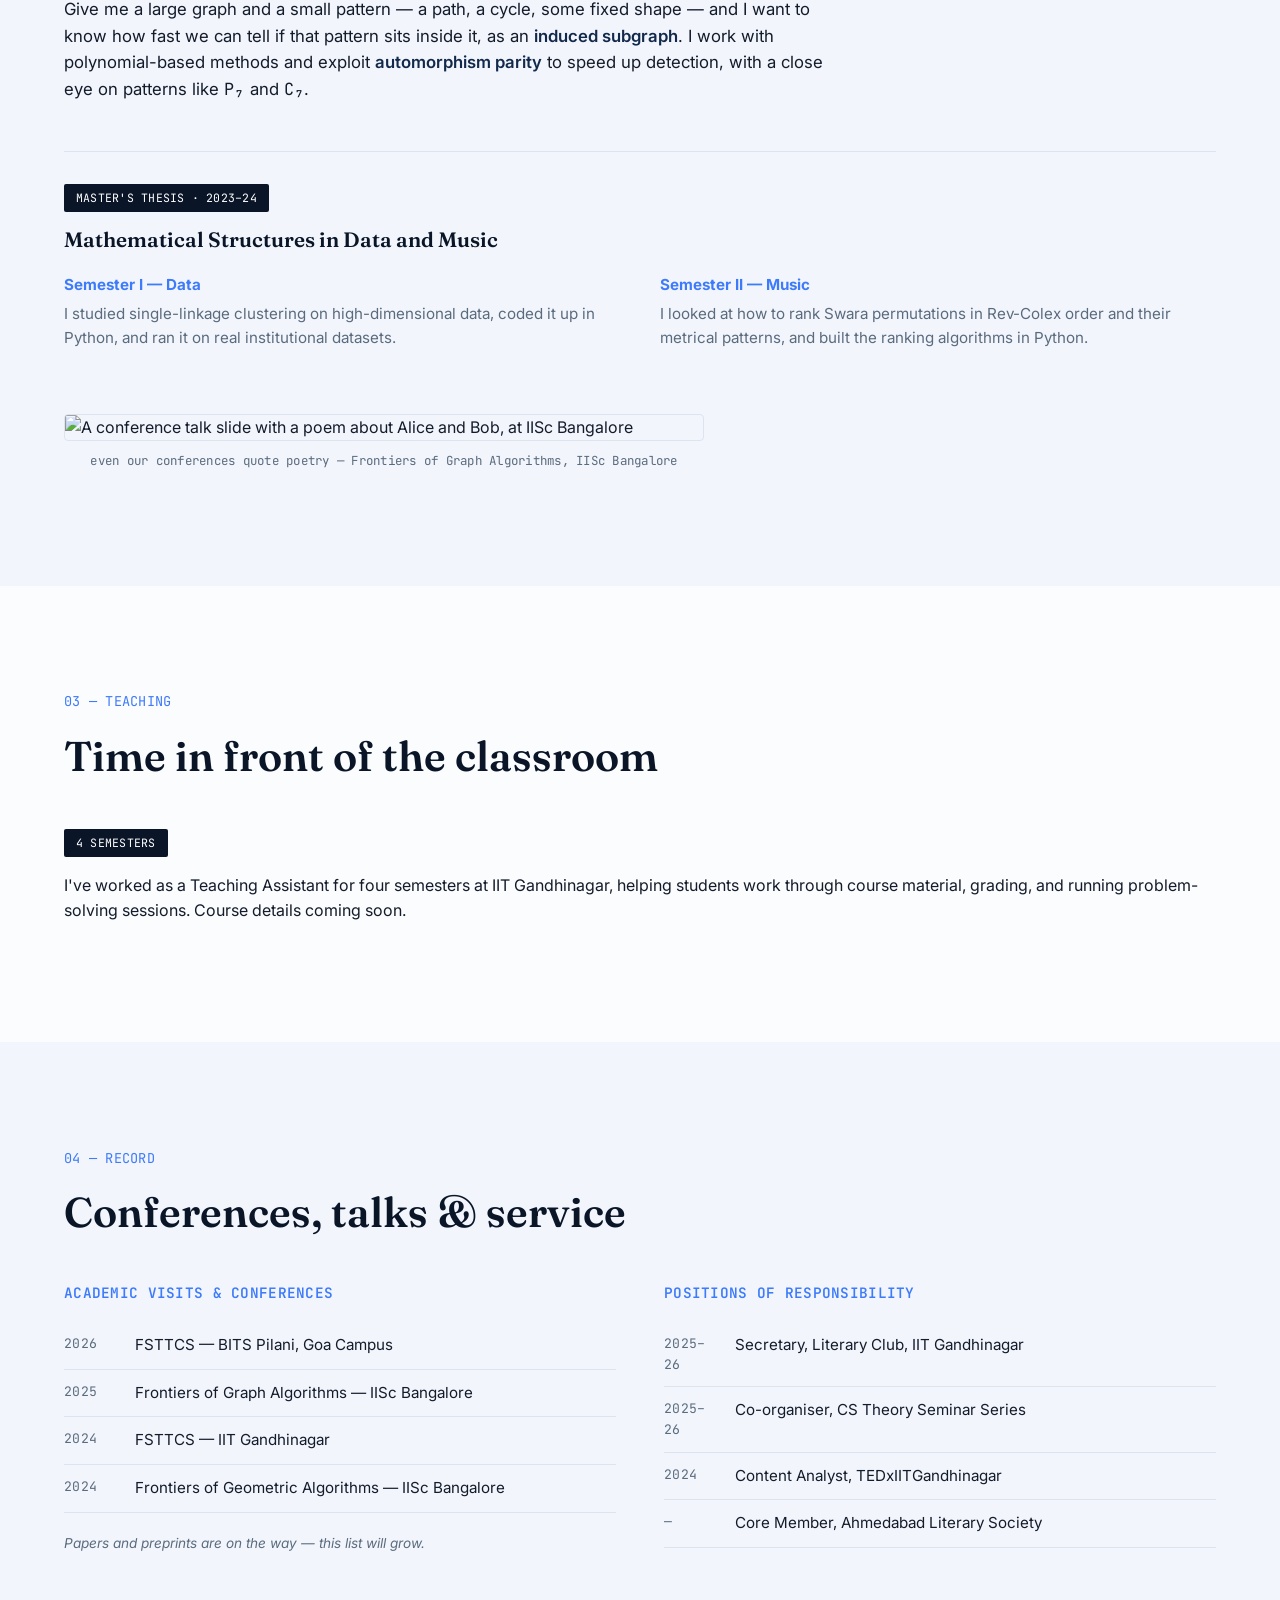
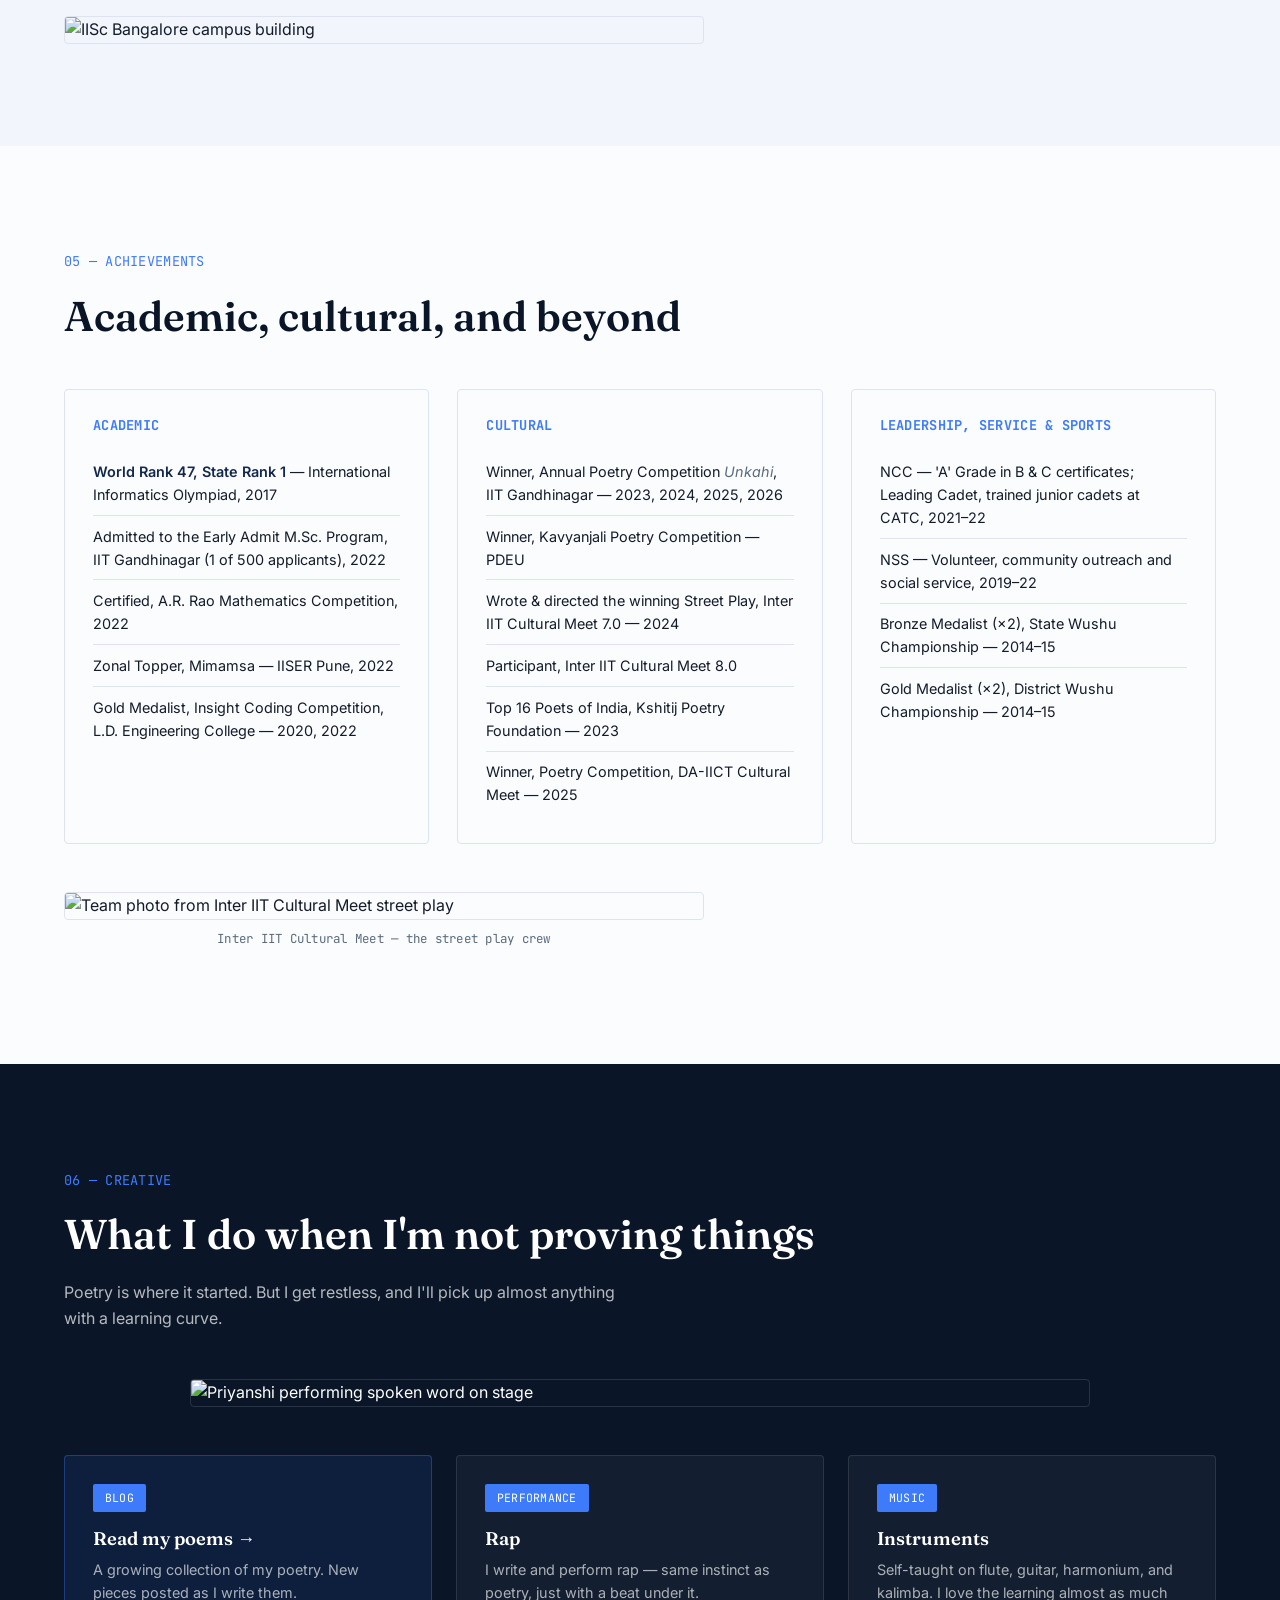
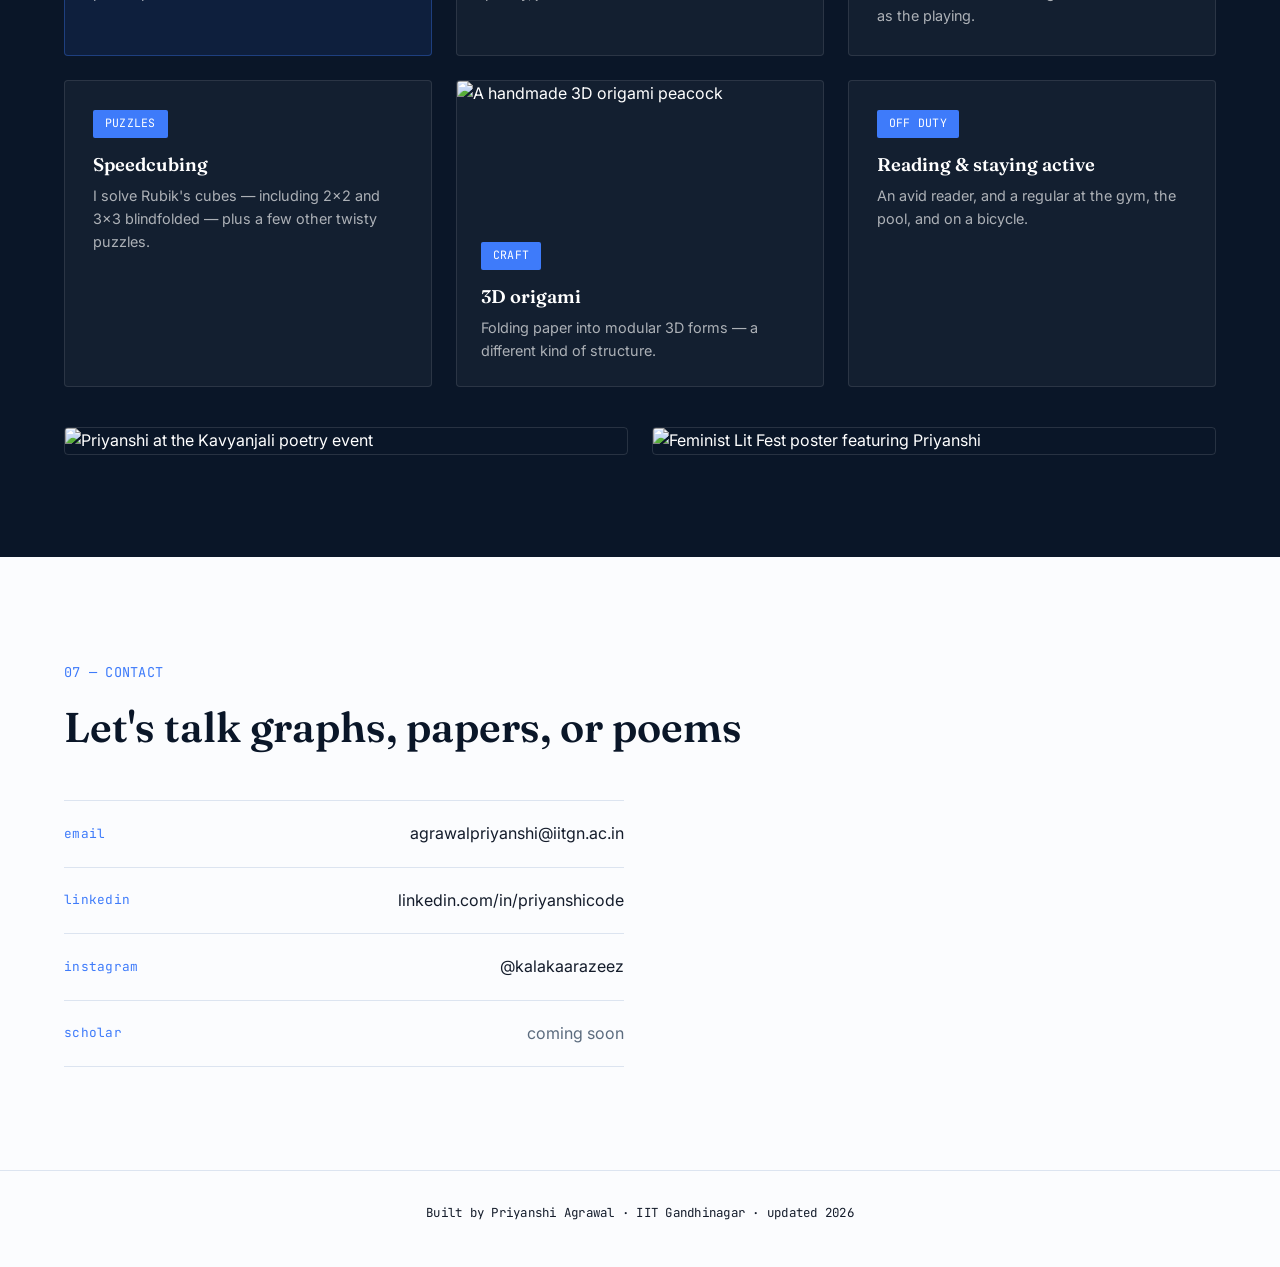
==== commit c6ef6ecb: "Update index.html" ====
--- a/index.html
+++ b/index.html
@@ -15,6 +15,38 @@
 <canvas id="hero-graph"></canvas>
 <div class="graph-watermark" aria-hidden="true"></div>
 
+<div class="doodle-layer" aria-hidden="true">
+  <svg class="doodle doodle-crane" style="color:#FF6B6B" viewBox="0 0 100 100"><path d="M15 70 L45 40 L40 20 L55 35 L85 25 L60 45 L70 75 L50 60 L30 80 Z" fill="none" stroke="currentColor" stroke-width="2" stroke-linejoin="round"/></svg>
+  <svg class="doodle doodle-cube" style="color:#4ECDC4" viewBox="0 0 100 100">
+    <path d="M20 35 L50 20 L80 35 L80 65 L50 80 L20 65 Z" fill="none" stroke="currentColor" stroke-width="2"/>
+    <path d="M20 35 L50 50 L80 35 M50 50 L50 80" fill="none" stroke="currentColor" stroke-width="2"/>
+  </svg>
+  <svg class="doodle doodle-flute" style="color:#FFD93D" viewBox="0 0 120 40">
+    <rect x="5" y="15" width="110" height="10" rx="5" fill="none" stroke="currentColor" stroke-width="2"/>
+    <circle cx="35" cy="20" r="2.5" fill="currentColor"/>
+    <circle cx="55" cy="20" r="2.5" fill="currentColor"/>
+    <circle cx="75" cy="20" r="2.5" fill="currentColor"/>
+    <circle cx="95" cy="20" r="2.5" fill="currentColor"/>
+  </svg>
+  <svg class="doodle doodle-guitar" style="color:#A78BFA" viewBox="0 0 80 140">
+    <circle cx="40" cy="95" r="30" fill="none" stroke="currentColor" stroke-width="2"/>
+    <circle cx="40" cy="95" r="12" fill="none" stroke="currentColor" stroke-width="1.5"/>
+    <path d="M32 66 Q22 45 30 10" fill="none" stroke="currentColor" stroke-width="2"/>
+    <path d="M48 66 Q58 45 50 10" fill="none" stroke="currentColor" stroke-width="2"/>
+    <line x1="40" y1="10" x2="40" y2="66" stroke="currentColor" stroke-width="1"/>
+  </svg>
+  <svg class="doodle doodle-mic" style="color:#FF9F5B" viewBox="0 0 60 120">
+    <rect x="20" y="5" width="20" height="45" rx="10" fill="none" stroke="currentColor" stroke-width="2"/>
+    <path d="M10 40 Q10 65 30 65 Q50 65 50 40" fill="none" stroke="currentColor" stroke-width="2"/>
+    <line x1="30" y1="65" x2="30" y2="90" stroke="currentColor" stroke-width="2"/>
+    <line x1="15" y1="90" x2="45" y2="90" stroke="currentColor" stroke-width="2"/>
+  </svg>
+  <svg class="doodle doodle-cube2" style="color:#5BC0FF" viewBox="0 0 100 100">
+    <path d="M20 35 L50 20 L80 35 L80 65 L50 80 L20 65 Z" fill="none" stroke="currentColor" stroke-width="2"/>
+    <path d="M20 35 L50 50 L80 35 M50 50 L50 80" fill="none" stroke="currentColor" stroke-width="2"/>
+  </svg>
+</div>
+
 <nav id="site-nav">
   <a href="#home" class="nav-mark">PA</a>
   <button id="nav-toggle" aria-label="Toggle menu">
@@ -23,6 +55,7 @@
   <ul id="nav-links">
     <li><a href="#about">About</a></li>
     <li><a href="#research">Research</a></li>
+    <li><a href="#teaching">Teaching</a></li>
     <li><a href="#record">Record</a></li>
     <li><a href="#achievements">Achievements</a></li>
     <li><a href="#creative">Creative</a></li>
@@ -32,21 +65,28 @@
 
 <!-- ===================== HERO ===================== -->
 <header id="home" class="section hero">
-  <div class="hero-inner">
-    <p class="eyebrow mono">Theoretical Computer Science · IIT Gandhinagar</p>
-    <h1 class="hero-title">Priyanshi<br>Agrawal</h1>
-    <p class="hero-sub">I look for hidden shapes inside graphs, and how fast we can find
-      them. Off the page, I write poetry, rap, and pick up any instrument or puzzle
-      I can get my hands on.</p>
-    <div class="hero-actions">
-      <a href="#research" class="btn btn-primary">See my research</a>
-      <a href="CV_Priyanshi.pdf" class="btn btn-ghost" download>Download CV ↓</a>
-    </div>
-    <blockquote class="hero-quote">
-      <p class="devanagari">कहकशां की हर अदा को शिद्दतें जब रास आईं,<br>
-        चुनौतियां उन जगनुओं की आफ़ताब को भी भाईं</p>
-      <cite class="mono">— अज़ीज़</cite>
-    </blockquote>
+  <div class="hero-inner hero-inner-split">
+    <div class="hero-copy">
+      <p class="eyebrow mono">Theoretical Computer Science · IIT Gandhinagar</p>
+      <h1 class="hero-title">Priyanshi<br>Agrawal</h1>
+      <p class="hero-sub">I look for hidden shapes inside graphs, and how fast we can find
+        them. Off the page, I write poetry, rap, and pick up any instrument or puzzle
+        I can get my hands on.</p>
+      <div class="hero-actions">
+        <a href="#research" class="btn btn-primary">See my research</a>
+        <a href="CV_Priyanshi.pdf" class="btn btn-ghost" download>Download CV ↓</a>
+      </div>
+      <blockquote class="hero-quote">
+        <p class="devanagari">कहकशां की हर अदा को शिद्दतें जब रास आईं,<br>
+          चुनौतियां उन जगनुओं की आफ़ताब को भी भाईं</p>
+        <cite class="mono">— अज़ीज़</cite>
+      </blockquote>
+    </div>
+    <div class="hero-photo">
+      <div class="hero-photo-ring">
+        <img src="images/portrait-main.jpeg" alt="Priyanshi Agrawal" loading="lazy">
+      </div>
+    </div>
   </div>
   <div class="scroll-cue mono">scroll<span>↓</span></div>
 </header>
@@ -60,7 +100,7 @@
   <div class="about-grid">
     <div class="about-photo">
       <div class="photo-frame">
-        <img src="me.jpeg" alt="Priyanshi Agrawal" loading="lazy">
+        <img src="images/portrait-main.jpeg" alt="Priyanshi Agrawal" loading="lazy">
       </div>
     </div>
     <div class="about-text">
@@ -133,10 +173,24 @@
   </div>
 </section>
 
+<!-- ===================== TEACHING ===================== -->
+<section id="teaching" class="section">
+  <div class="section-head">
+    <p class="eyebrow mono">03 — Teaching</p>
+    <h2>Time in front of the classroom</h2>
+  </div>
+  <div class="teaching-card">
+    <span class="tag mono">4 semesters</span>
+    <p>I've worked as a Teaching Assistant for four semesters at IIT Gandhinagar,
+      helping students work through course material, grading, and running
+      problem-solving sessions. Course details coming soon.</p>
+  </div>
+</section>
+
 <!-- ===================== RECORD (Conferences + Positions) ===================== -->
-<section id="record" class="section">
-  <div class="section-head">
-    <p class="eyebrow mono">03 — Record</p>
+<section id="record" class="section alt">
+  <div class="section-head">
+    <p class="eyebrow mono">04 — Record</p>
     <h2>Conferences, talks &amp; service</h2>
   </div>
 
@@ -168,9 +222,9 @@
 </section>
 
 <!-- ===================== ACHIEVEMENTS ===================== -->
-<section id="achievements" class="section alt">
-  <div class="section-head">
-    <p class="eyebrow mono">04 — Achievements</p>
+<section id="achievements" class="section">
+  <div class="section-head">
+    <p class="eyebrow mono">05 — Achievements</p>
     <h2>Academic, cultural, and beyond</h2>
   </div>
 
@@ -216,7 +270,7 @@
 <!-- ===================== CREATIVE ===================== -->
 <section id="creative" class="section creative-section">
   <div class="section-head">
-    <p class="eyebrow mono">05 — Creative</p>
+    <p class="eyebrow mono">06 — Creative</p>
     <h2>What I do when I'm not proving things</h2>
     <p class="creative-intro">Poetry is where it started. But I get restless, and
       I'll pick up almost anything with a learning curve.</p>
@@ -273,7 +327,7 @@
 <!-- ===================== CONTACT ===================== -->
 <section id="contact" class="section contact-section">
   <div class="section-head">
-    <p class="eyebrow mono">06 — Contact</p>
+    <p class="eyebrow mono">07 — Contact</p>
     <h2>Let's talk graphs, papers, or poems</h2>
   </div>
   <div class="contact-links">
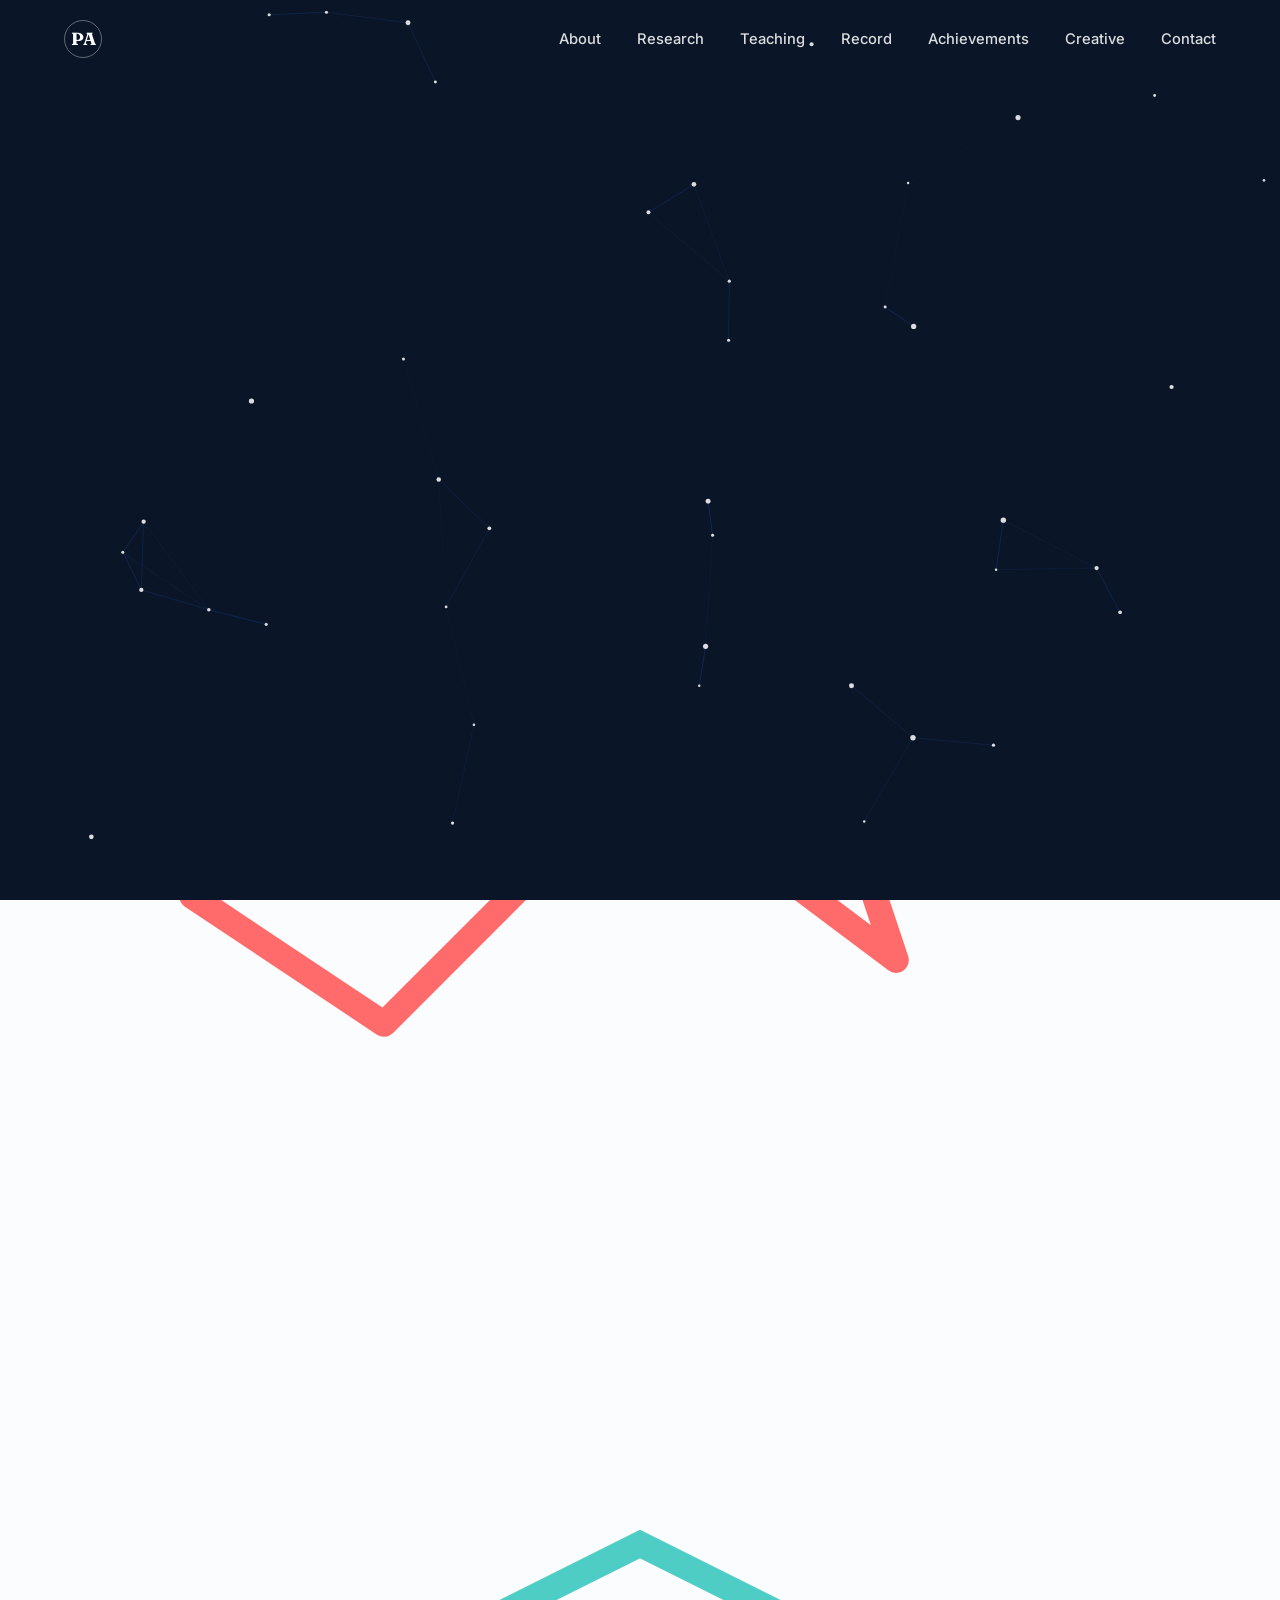
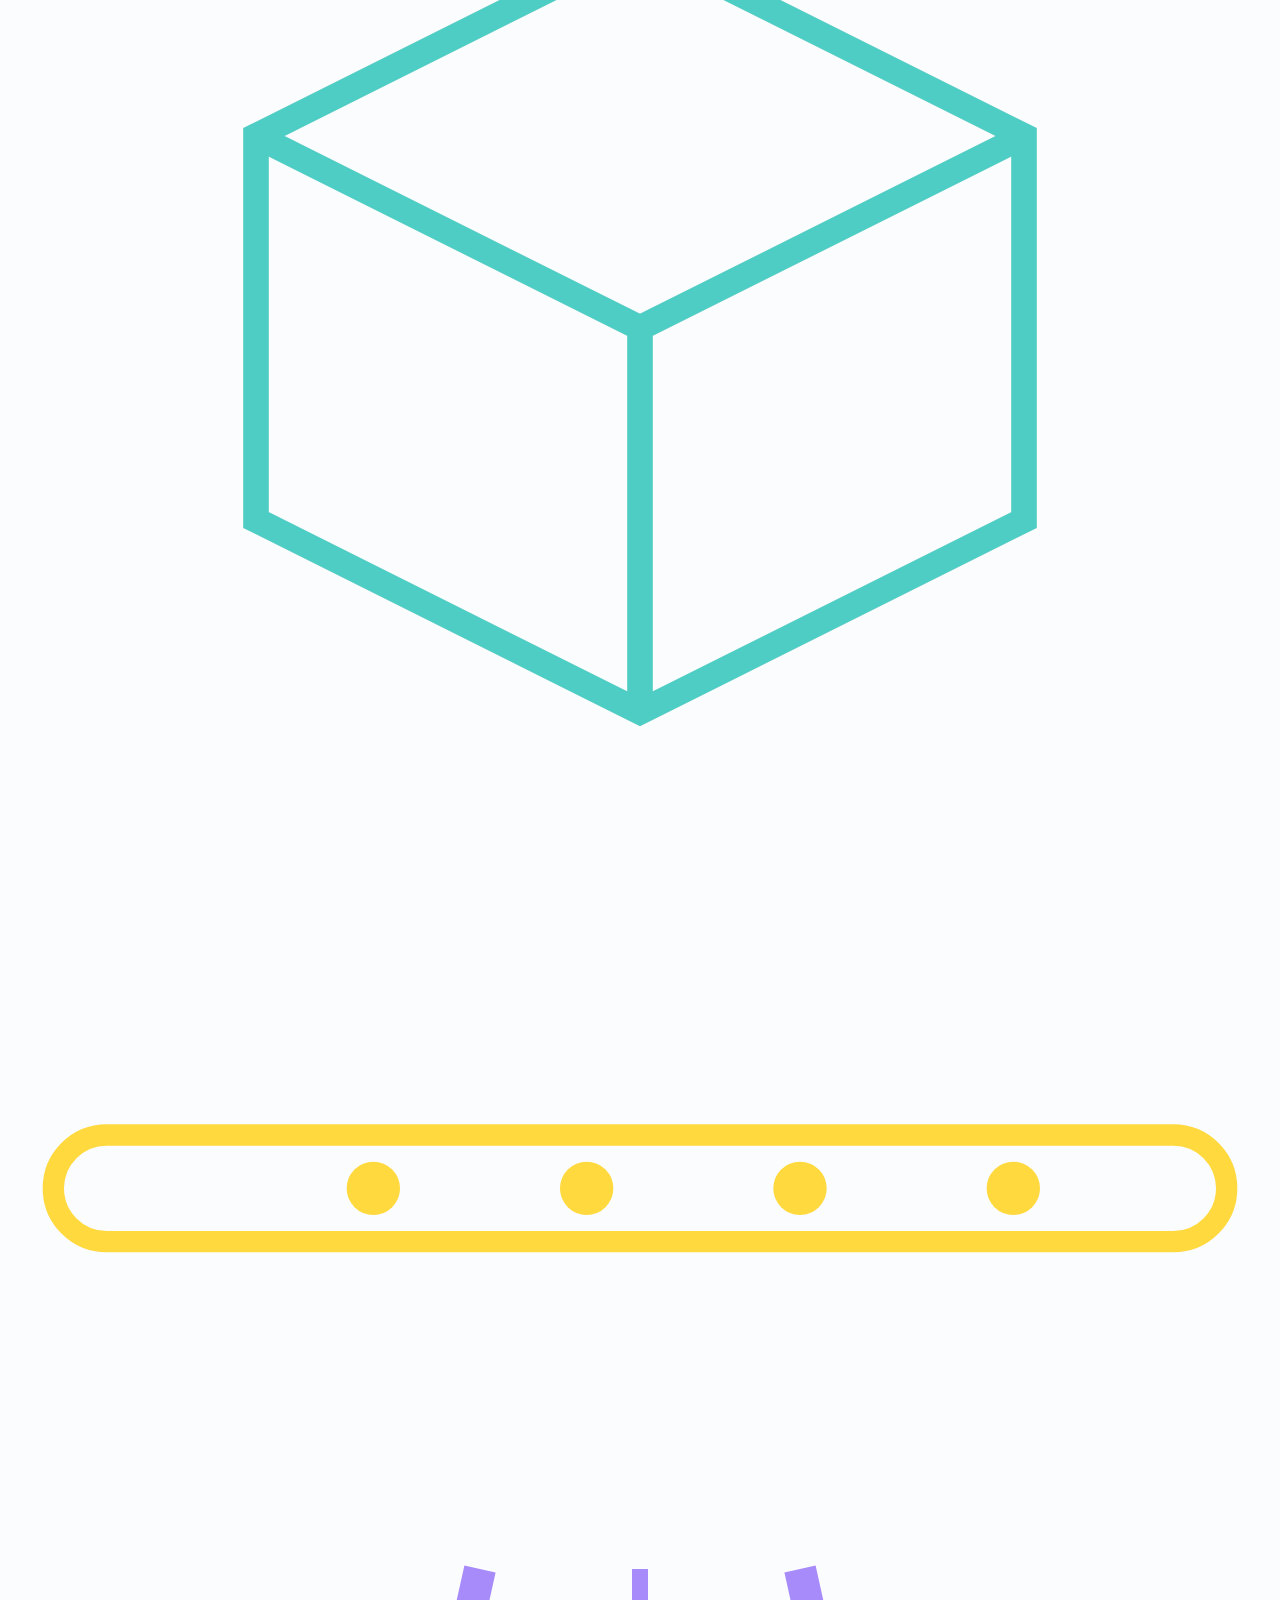
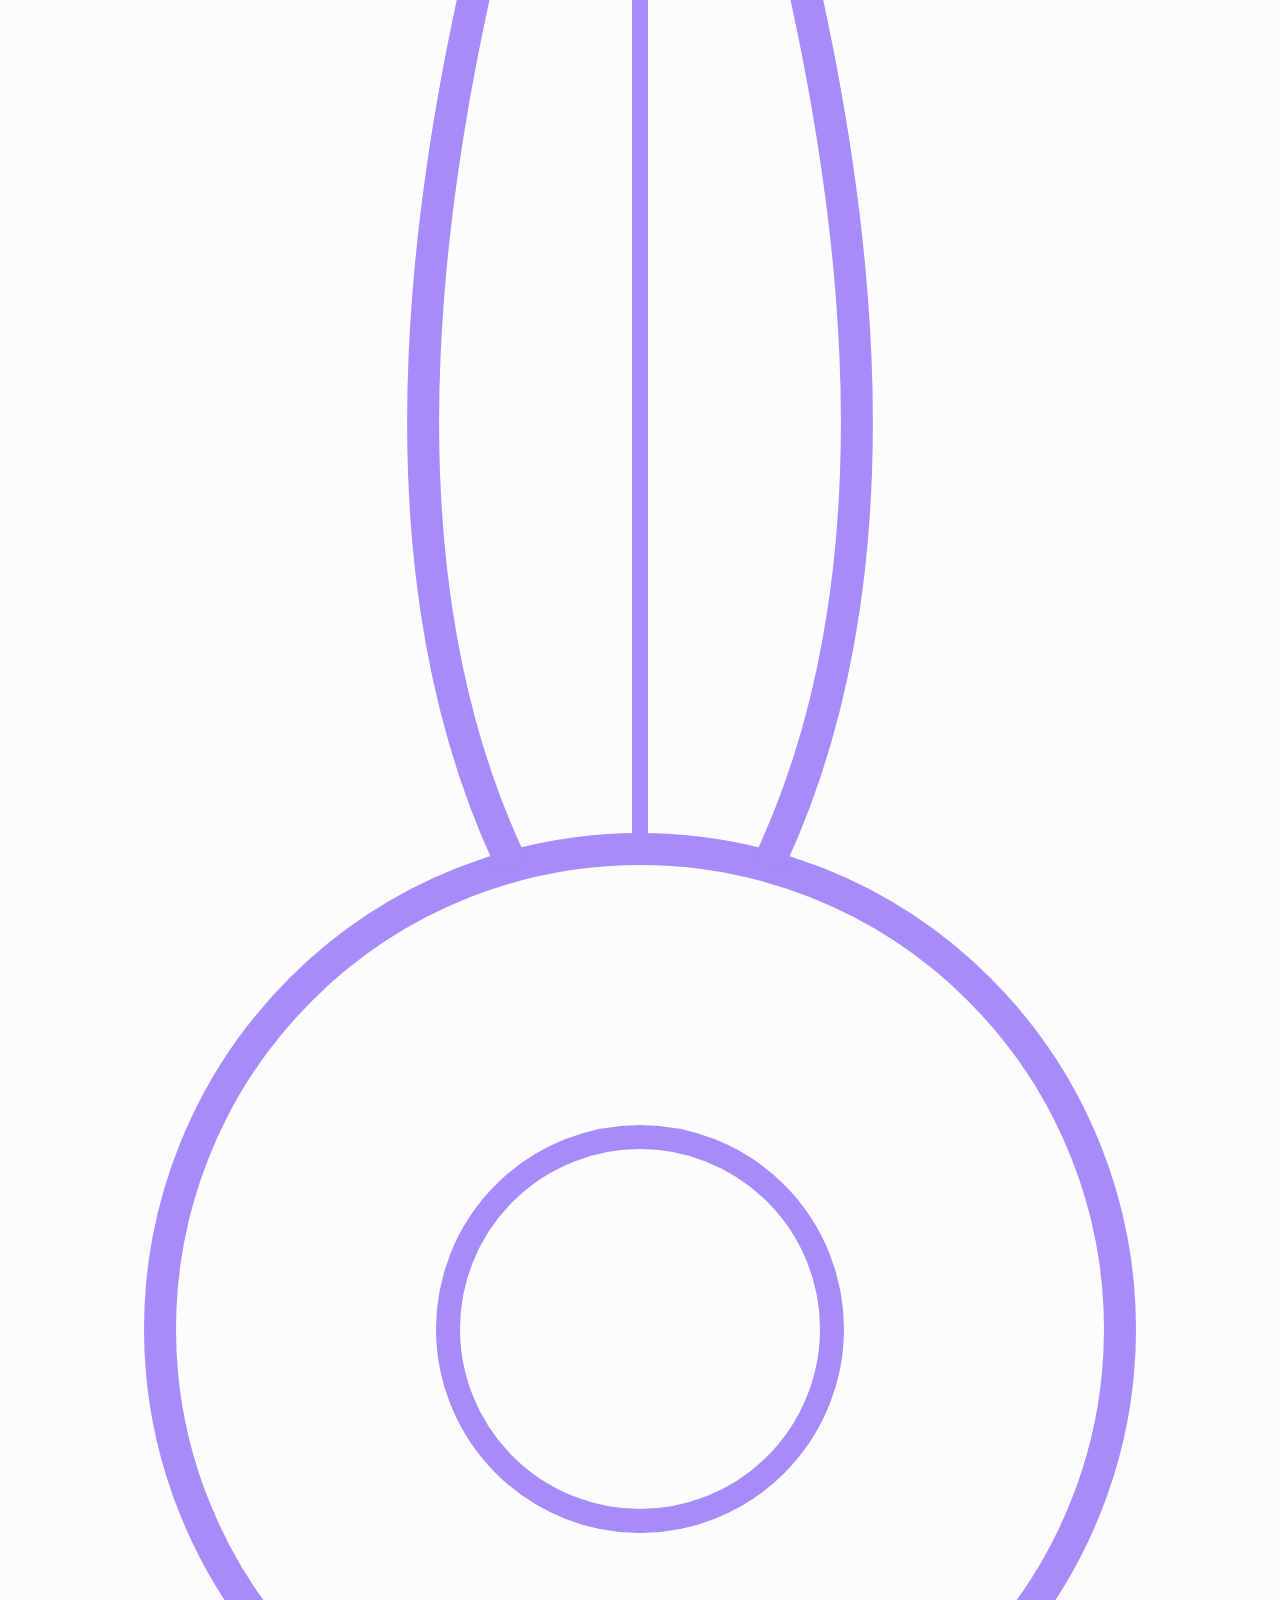
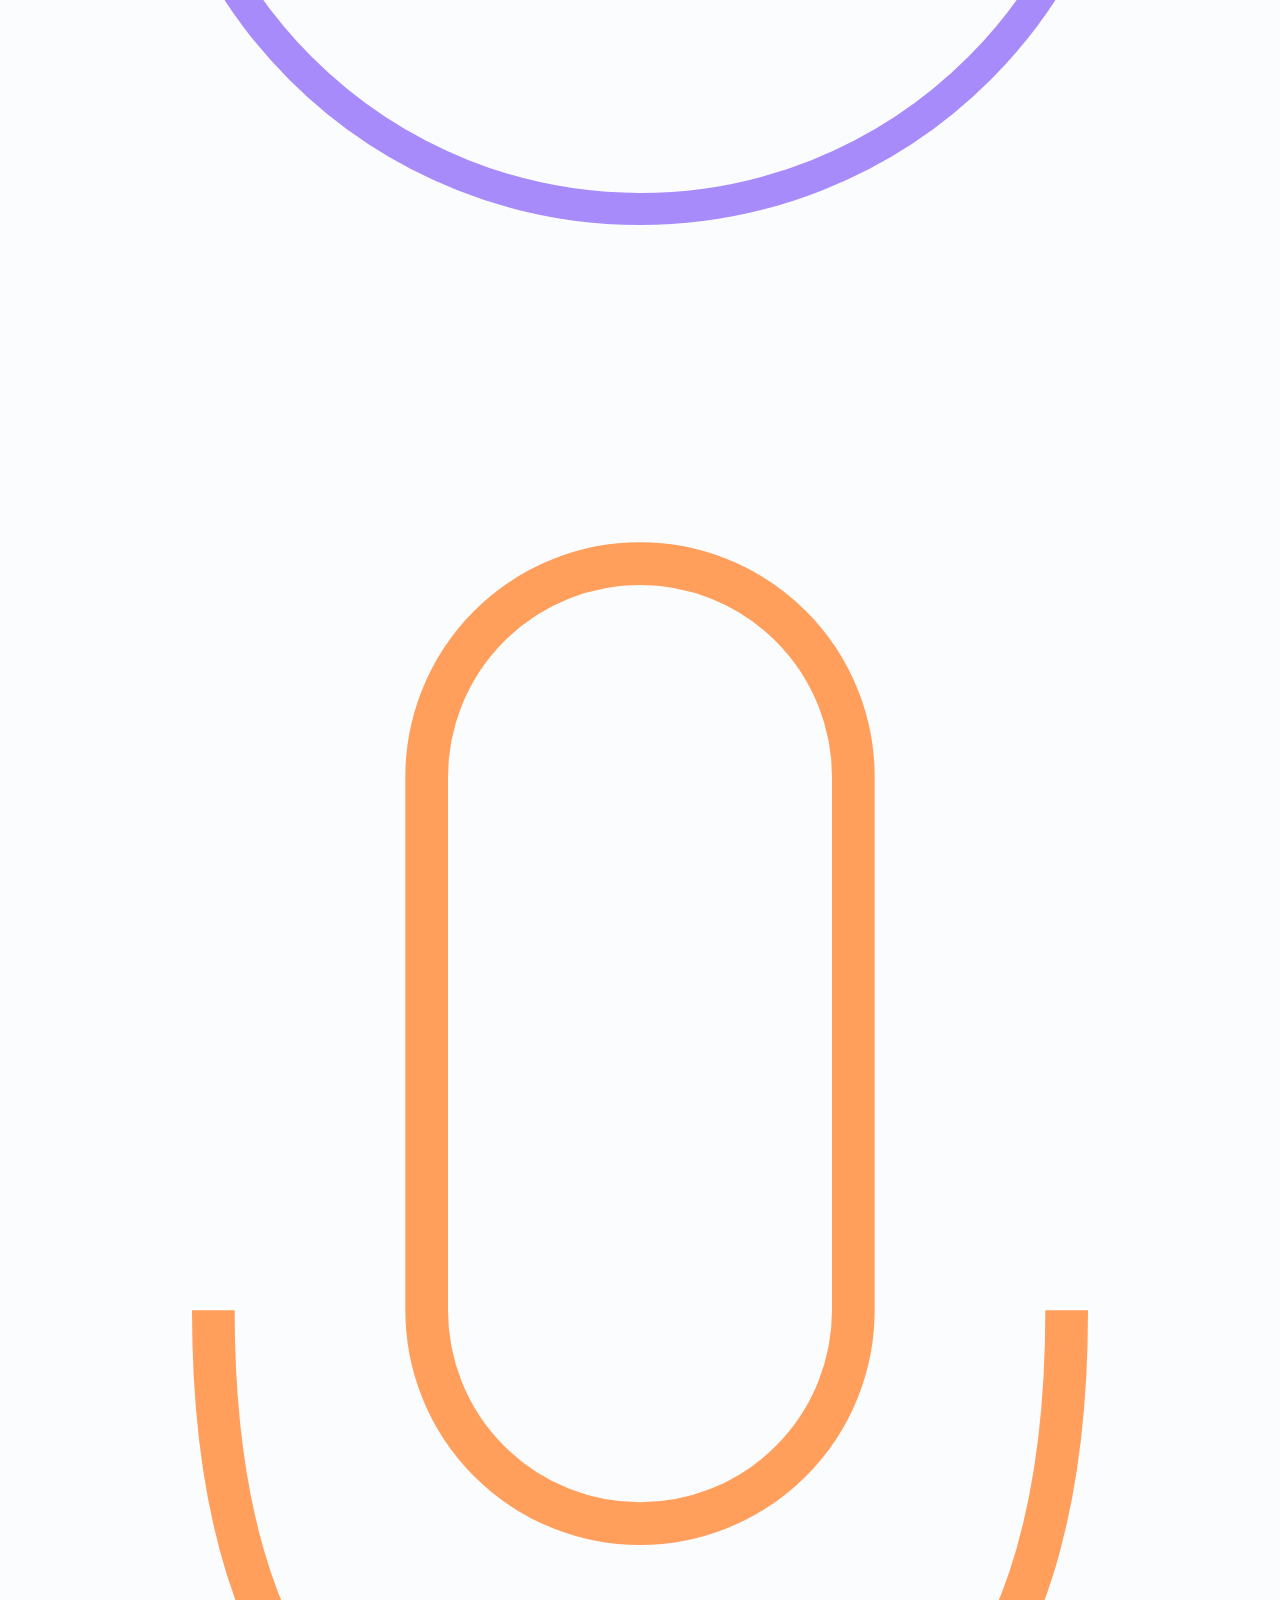
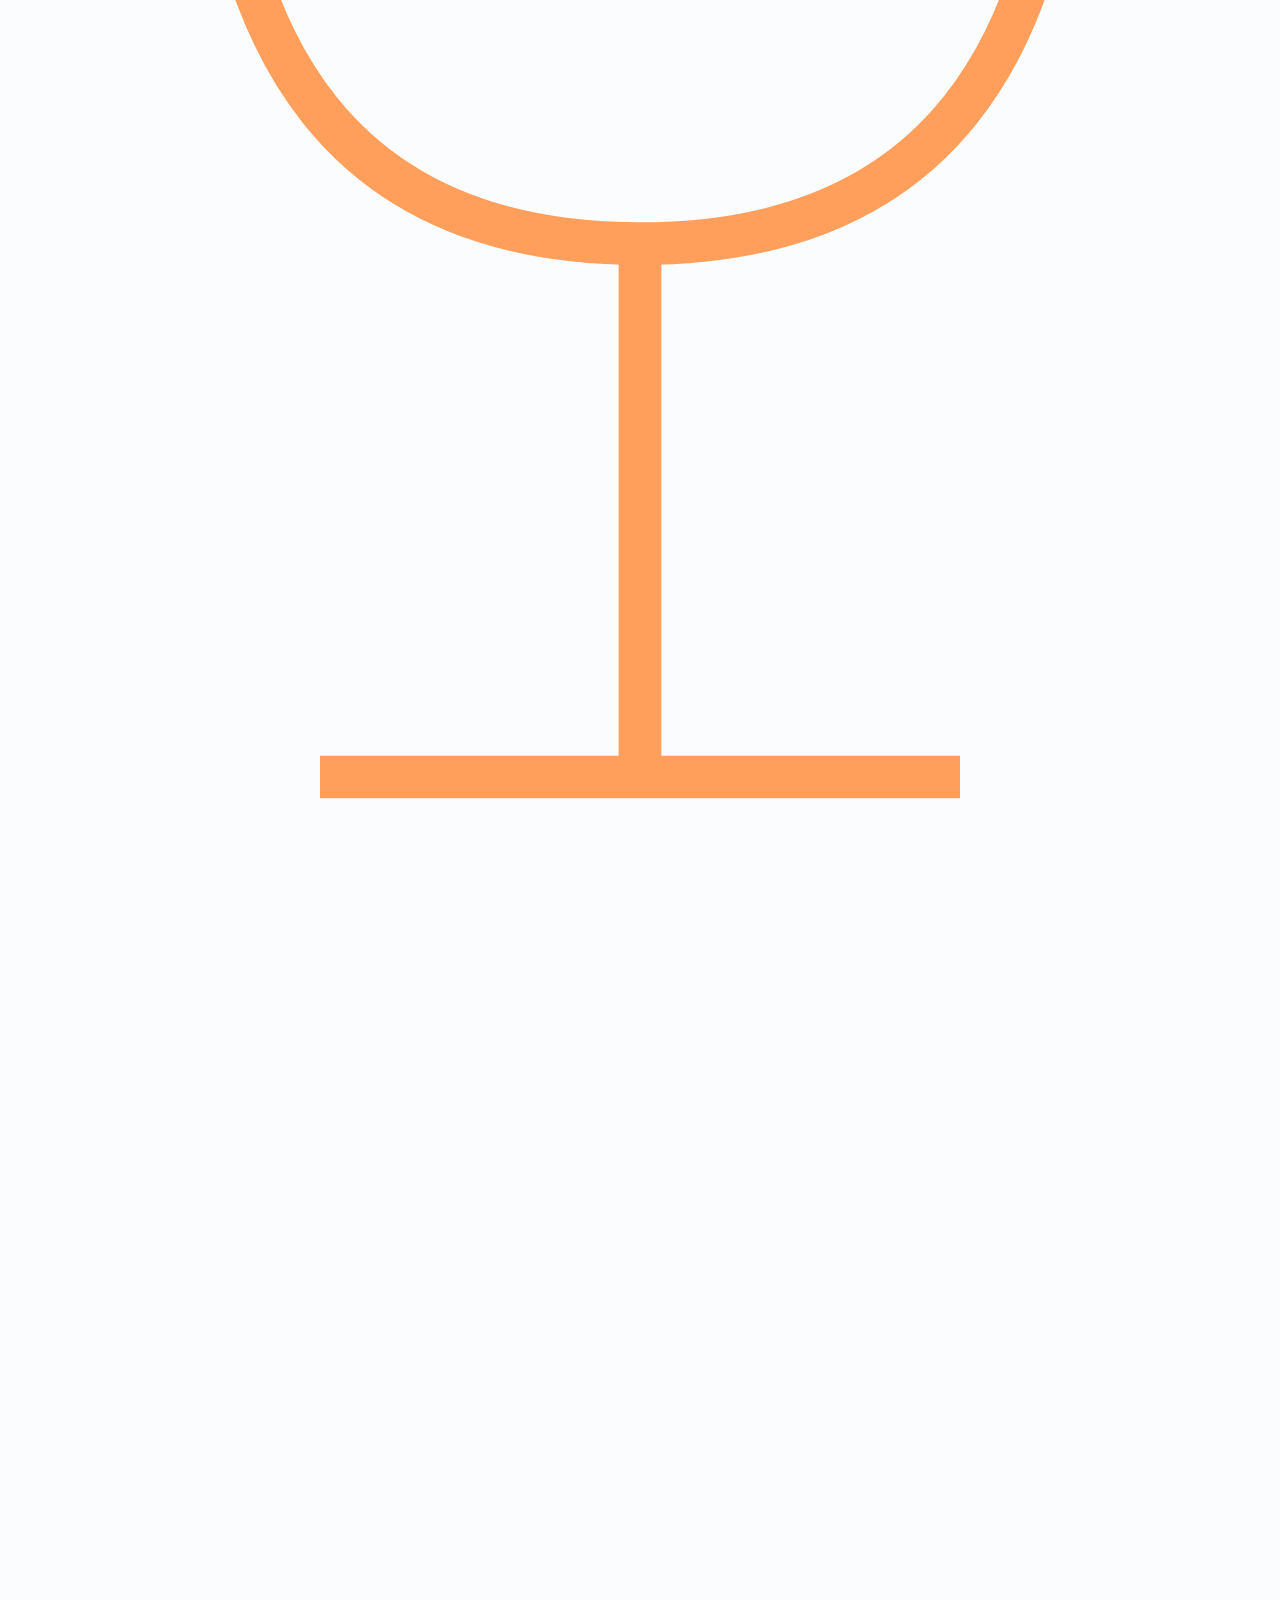
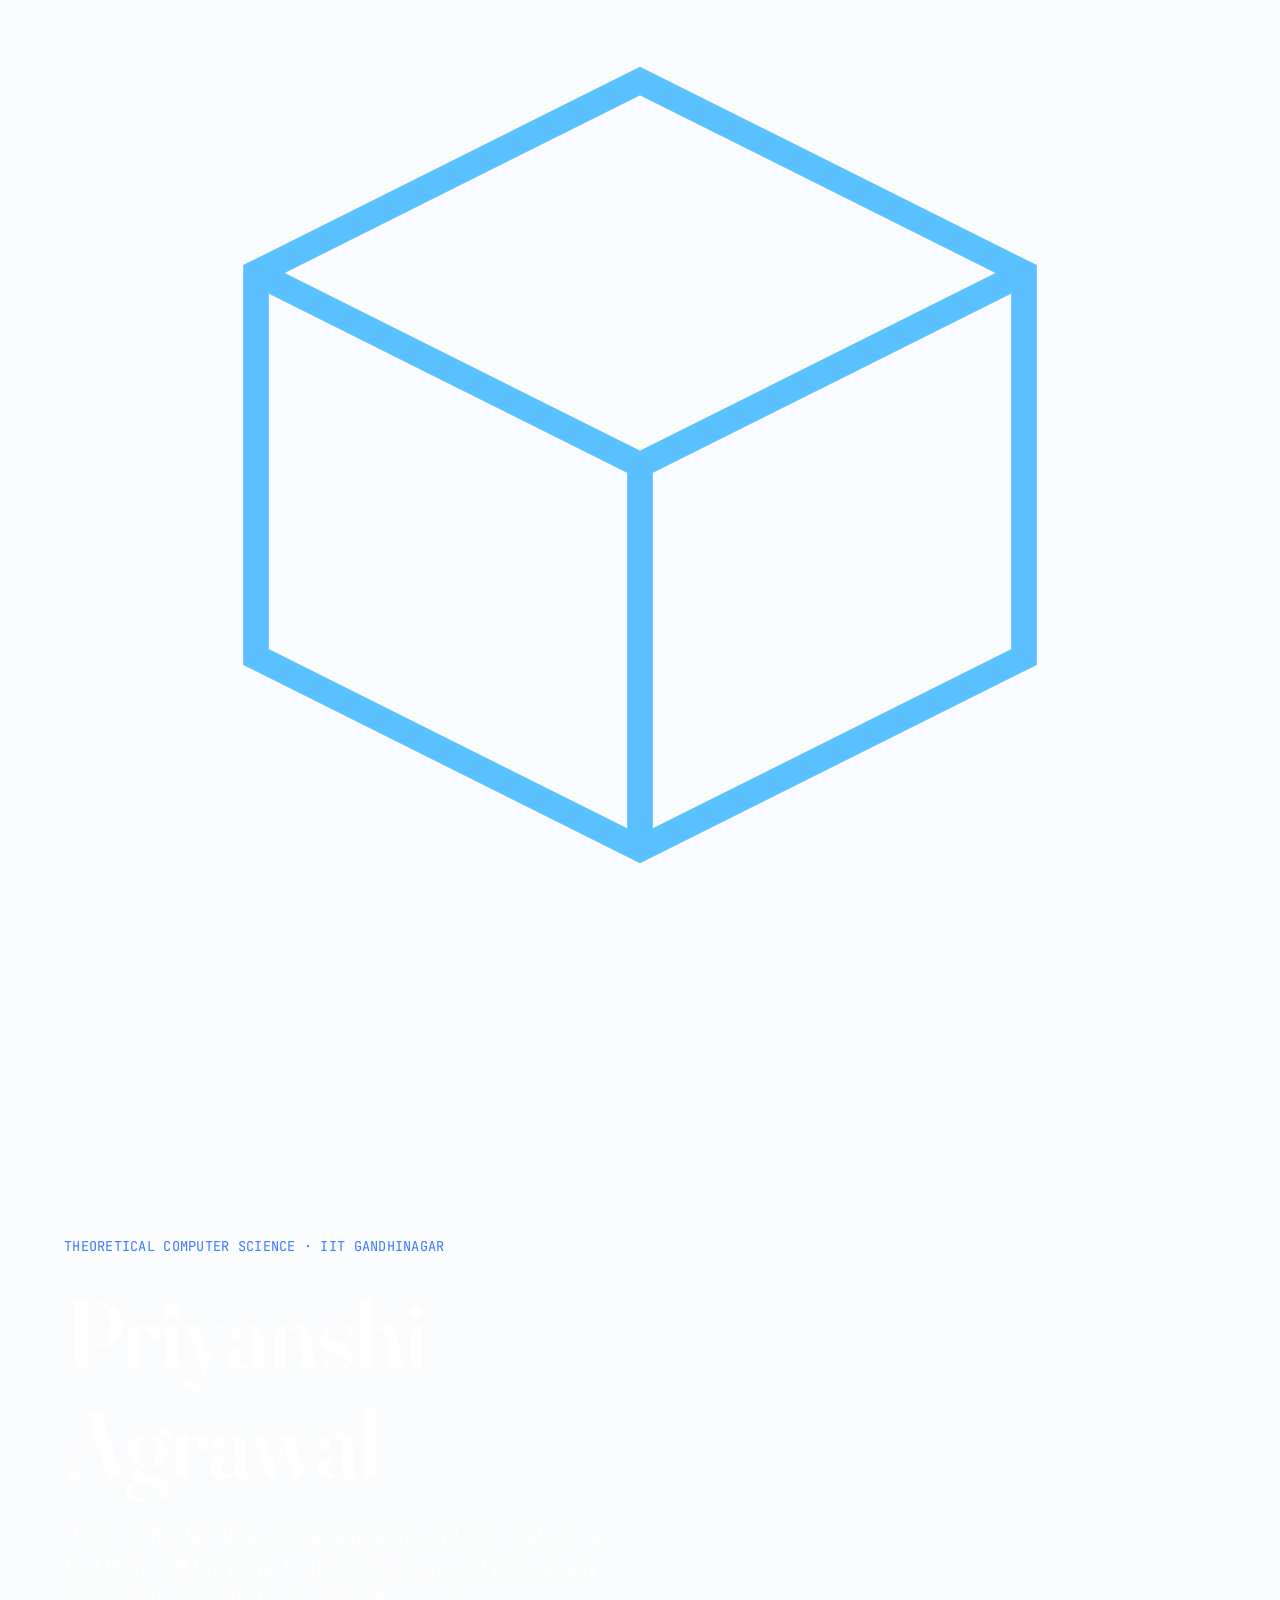
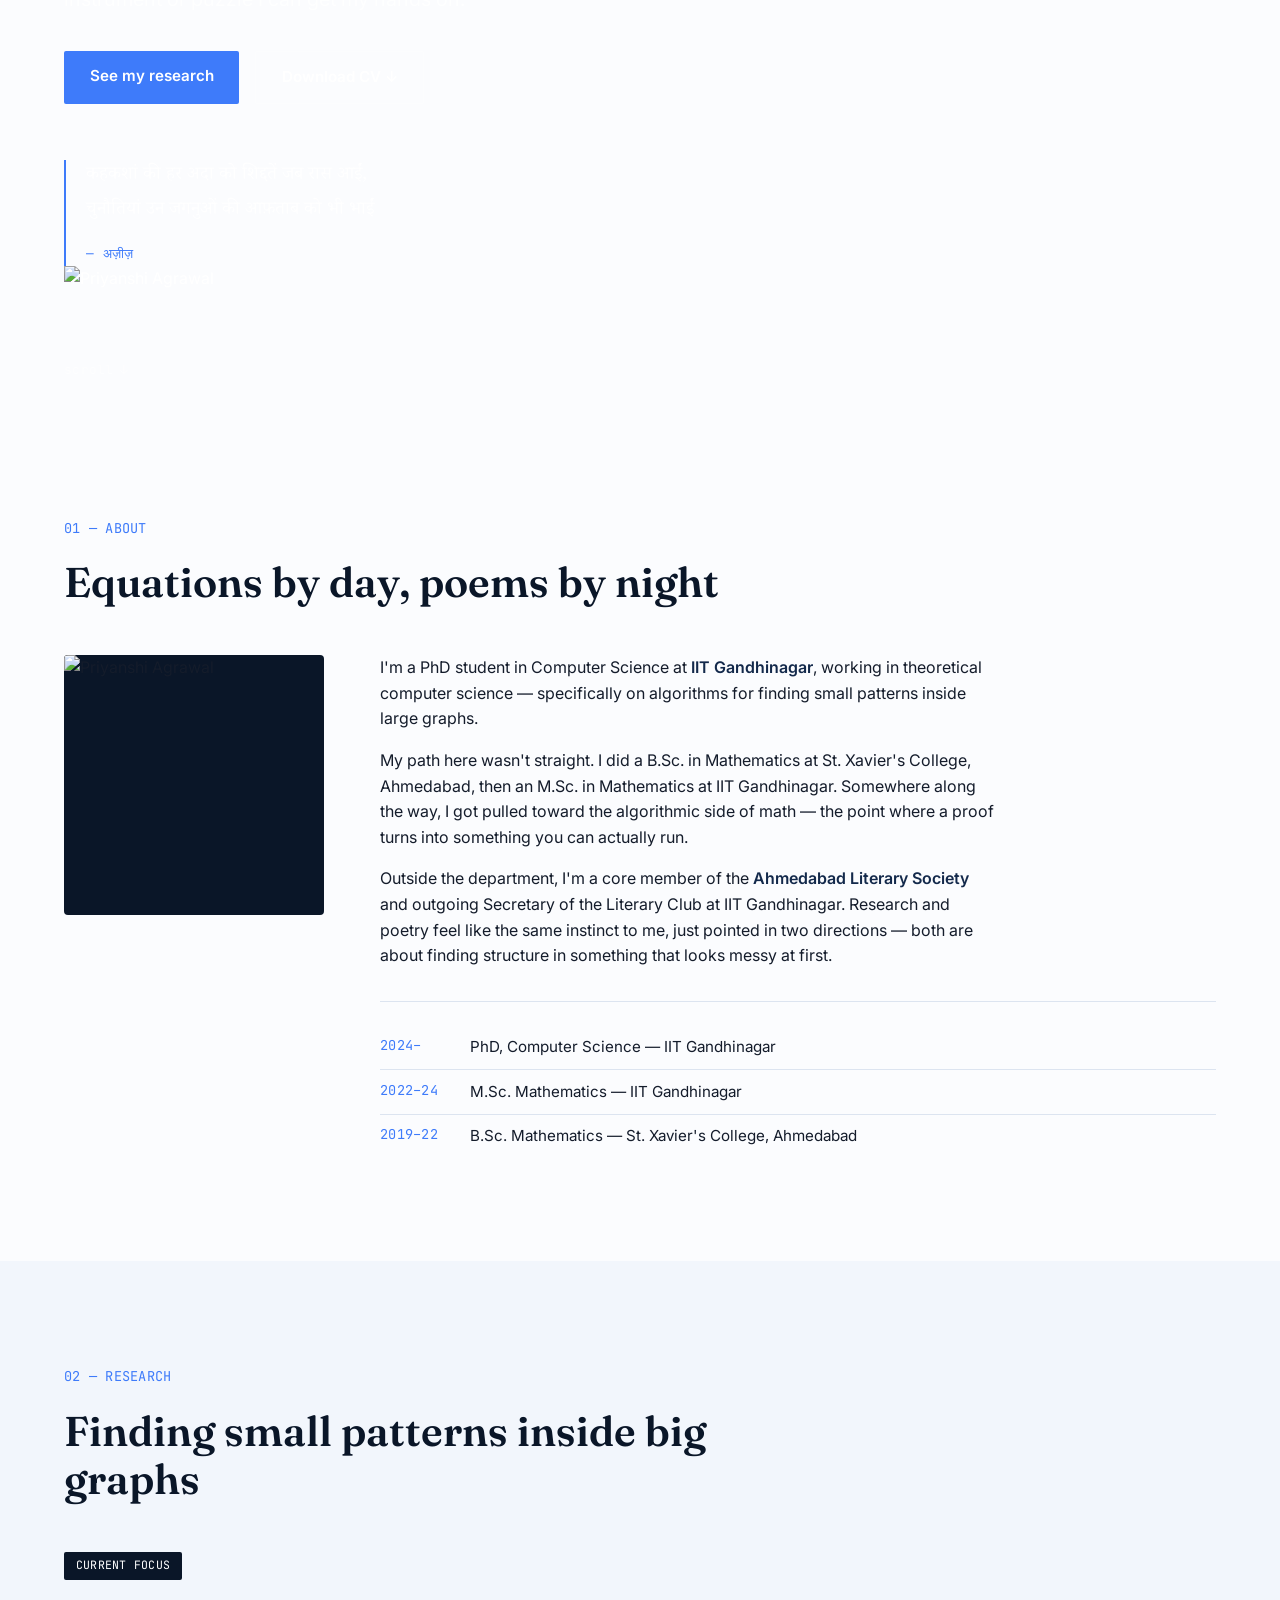
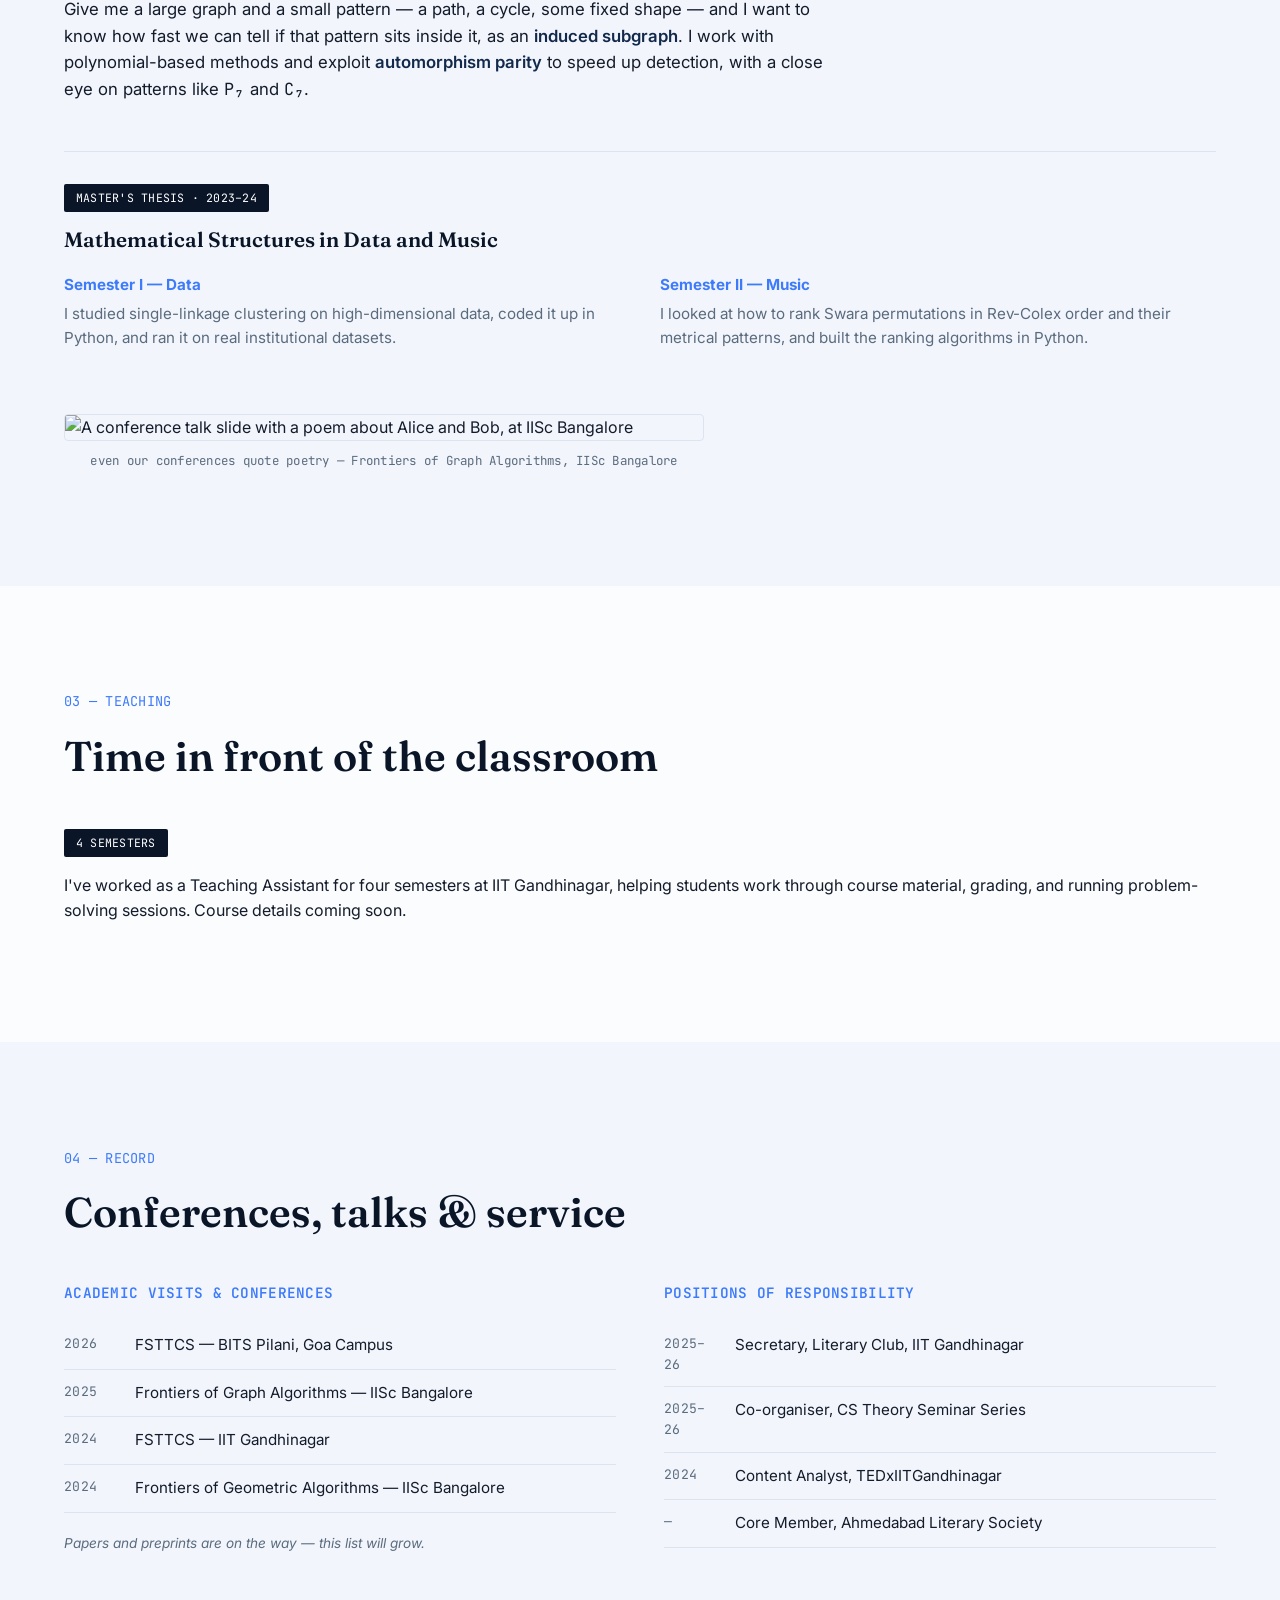
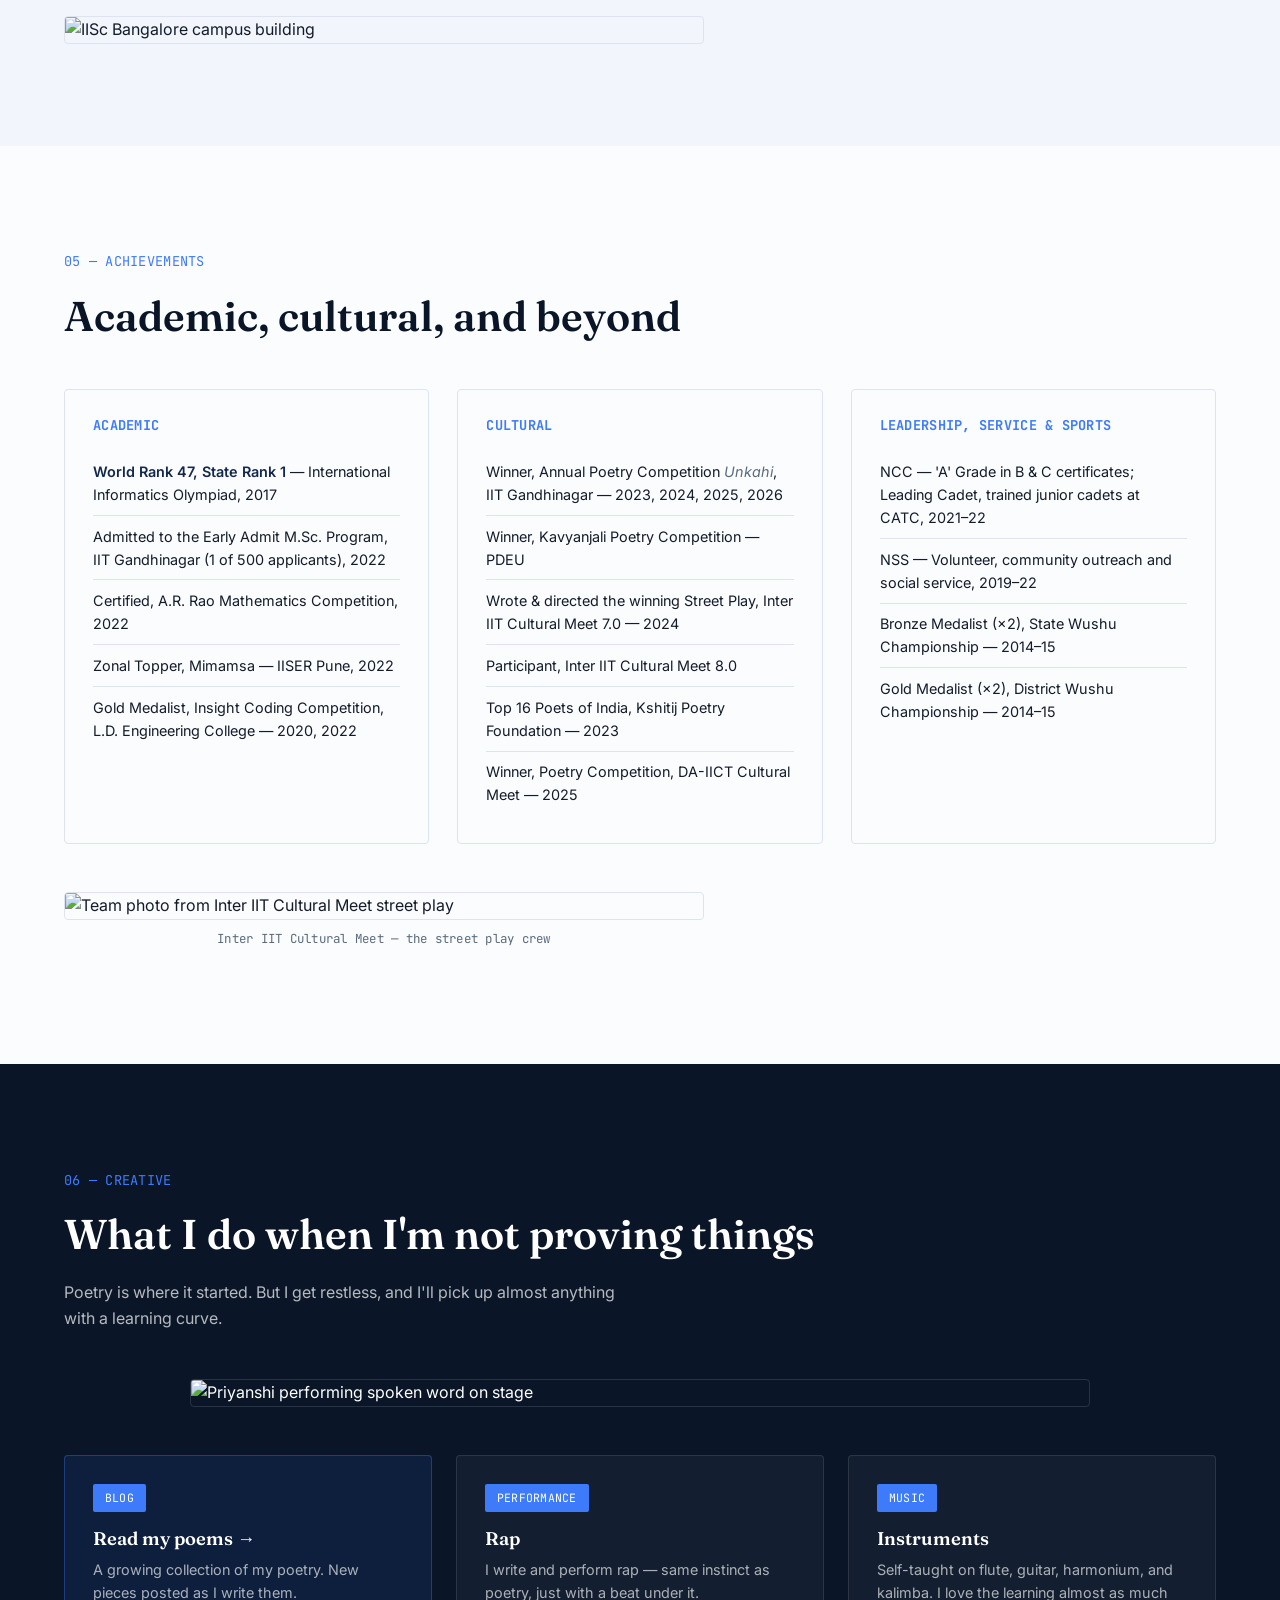
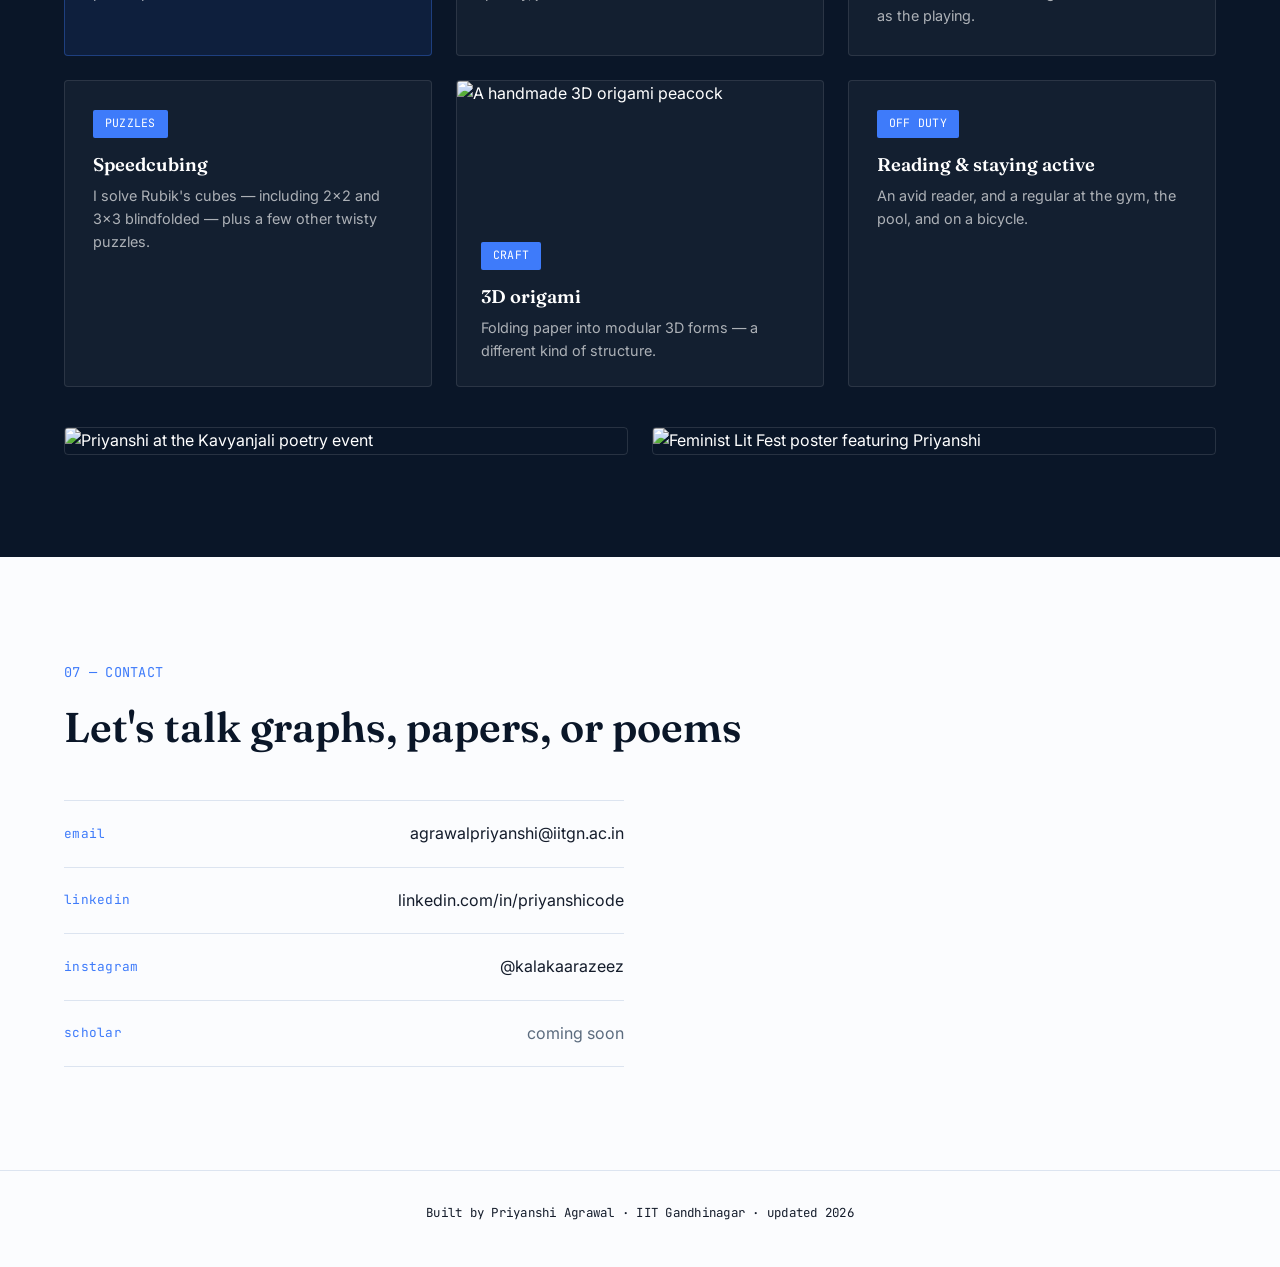
==== commit ced1dcfa: "Update index.html" ====
--- a/index.html
+++ b/index.html
@@ -100,7 +100,7 @@
   <div class="about-grid">
     <div class="about-photo">
       <div class="photo-frame">
-        <img src="images/portrait-main.jpeg" alt="Priyanshi Agrawal" loading="lazy">
+        <img src="images/poet.jpeg" alt="Priyanshi Agrawal" loading="lazy">
       </div>
     </div>
     <div class="about-text">
@@ -168,7 +168,7 @@
   </div>
 
   <div class="research-photo">
-    <img src="images/alice-bob-slide.jpeg" alt="A conference talk slide with a poem about Alice and Bob, at IISc Bangalore" loading="lazy">
+    <img src="images/IIScpoem.jpeg" alt="A conference talk slide with a poem about Alice and Bob, at IISc Bangalore" loading="lazy">
     <p class="photo-caption mono">even our conferences quote poetry — Frontiers of Graph Algorithms, IISc Bangalore</p>
   </div>
 </section>
@@ -217,7 +217,7 @@
   </div>
 
   <div class="record-photo">
-    <img src="images/iisc-bangalore.jpeg" alt="IISc Bangalore campus building" loading="lazy">
+    <img src="images/IISc.jpeg" alt="IISc Bangalore campus building" loading="lazy">
   </div>
 </section>
 
@@ -262,7 +262,7 @@
   </div>
 
   <div class="ach-photo">
-    <img src="images/interiit-group.jpeg" alt="Team photo from Inter IIT Cultural Meet street play" loading="lazy">
+    <img src="images/street.jpeg" alt="Team photo from Inter IIT Cultural Meet street play" loading="lazy">
     <p class="photo-caption mono">Inter IIT Cultural Meet — the street play crew</p>
   </div>
 </section>
@@ -277,7 +277,7 @@
   </div>
 
   <div class="creative-photo">
-    <img src="images/performance-mic.jpeg" alt="Priyanshi performing spoken word on stage" loading="lazy">
+    <img src="images/flute.jpeg" alt="Priyanshi performing spoken word on stage" loading="lazy">
   </div>
 
   <div class="creative-grid">
@@ -320,7 +320,7 @@
 
   <div class="creative-photo-row">
     <img src="images/kavyanjali.png" alt="Priyanshi at the Kavyanjali poetry event" loading="lazy">
-    <img src="images/feminist-litfest.jpeg" alt="Feminist Lit Fest poster featuring Priyanshi" loading="lazy">
+    <img src="images/feministlitfest.jpeg" alt="Feminist Lit Fest poster featuring Priyanshi" loading="lazy">
   </div>
 </section>
 
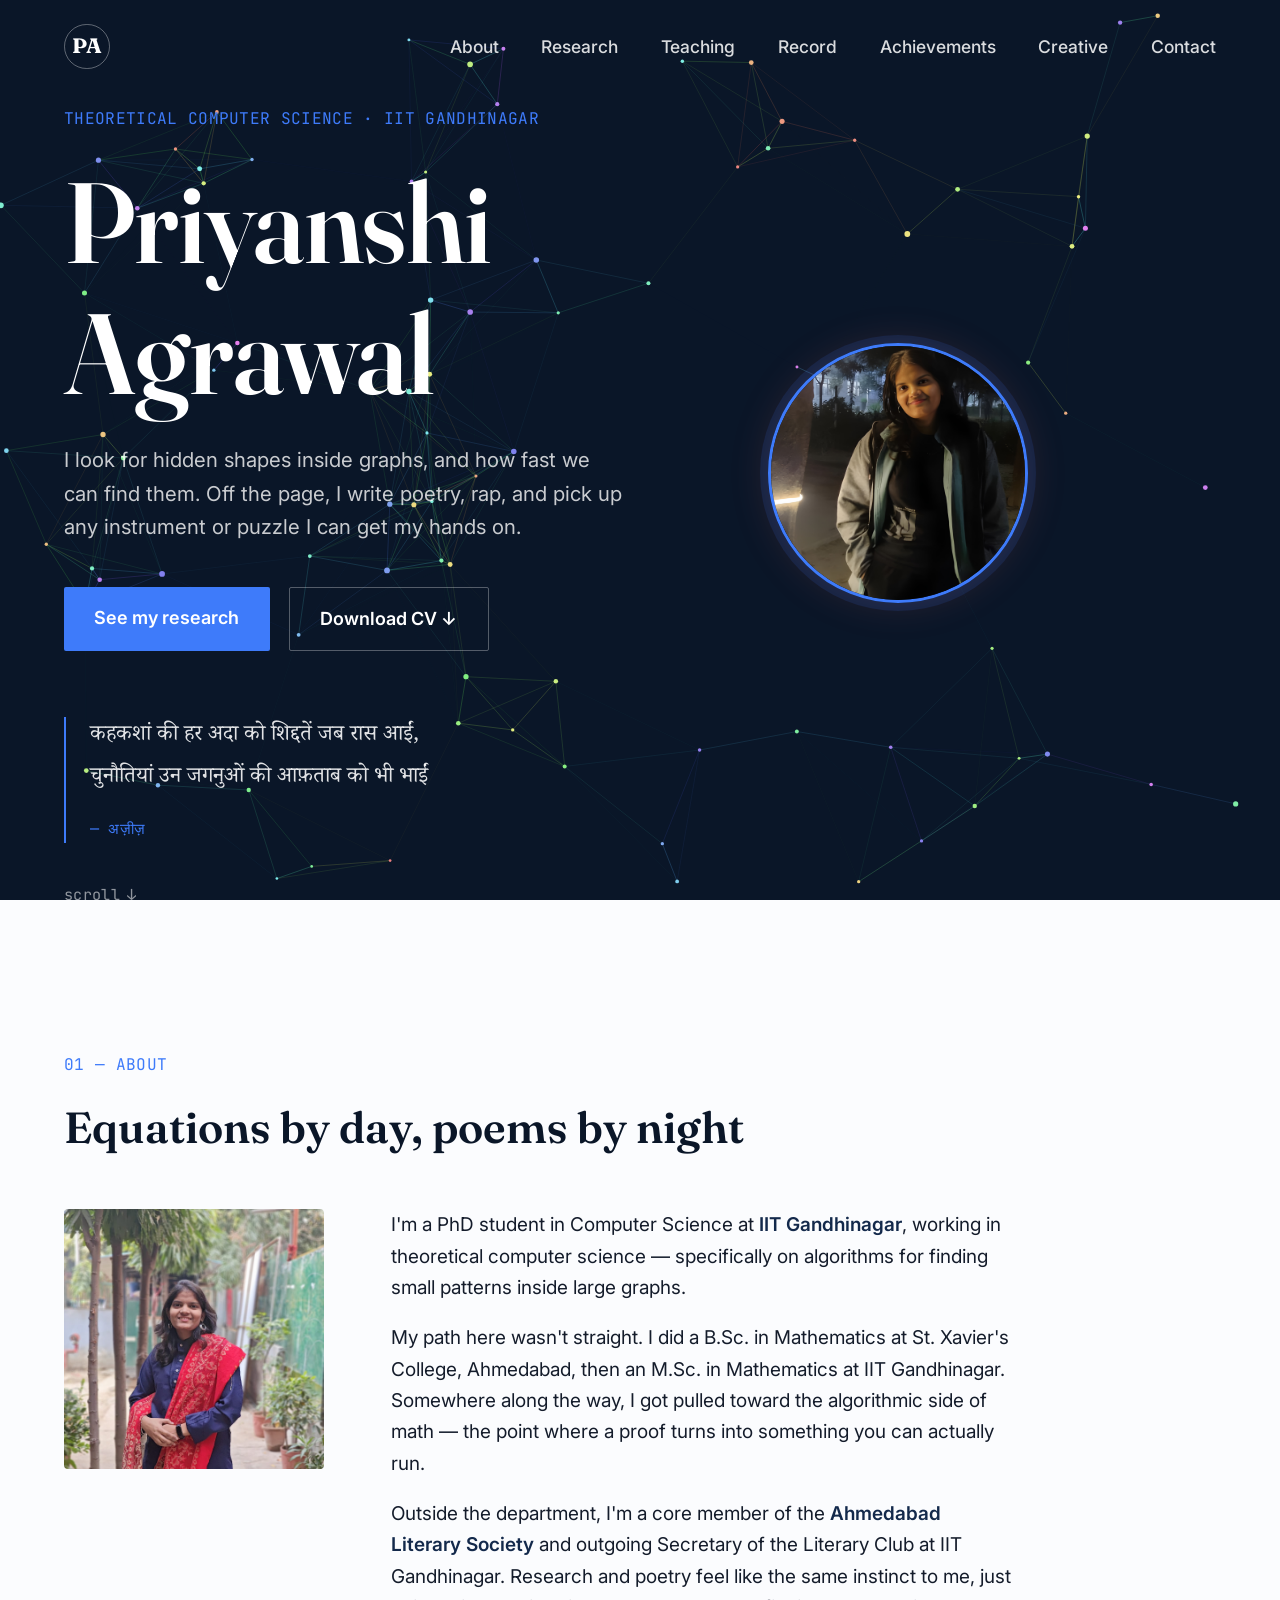
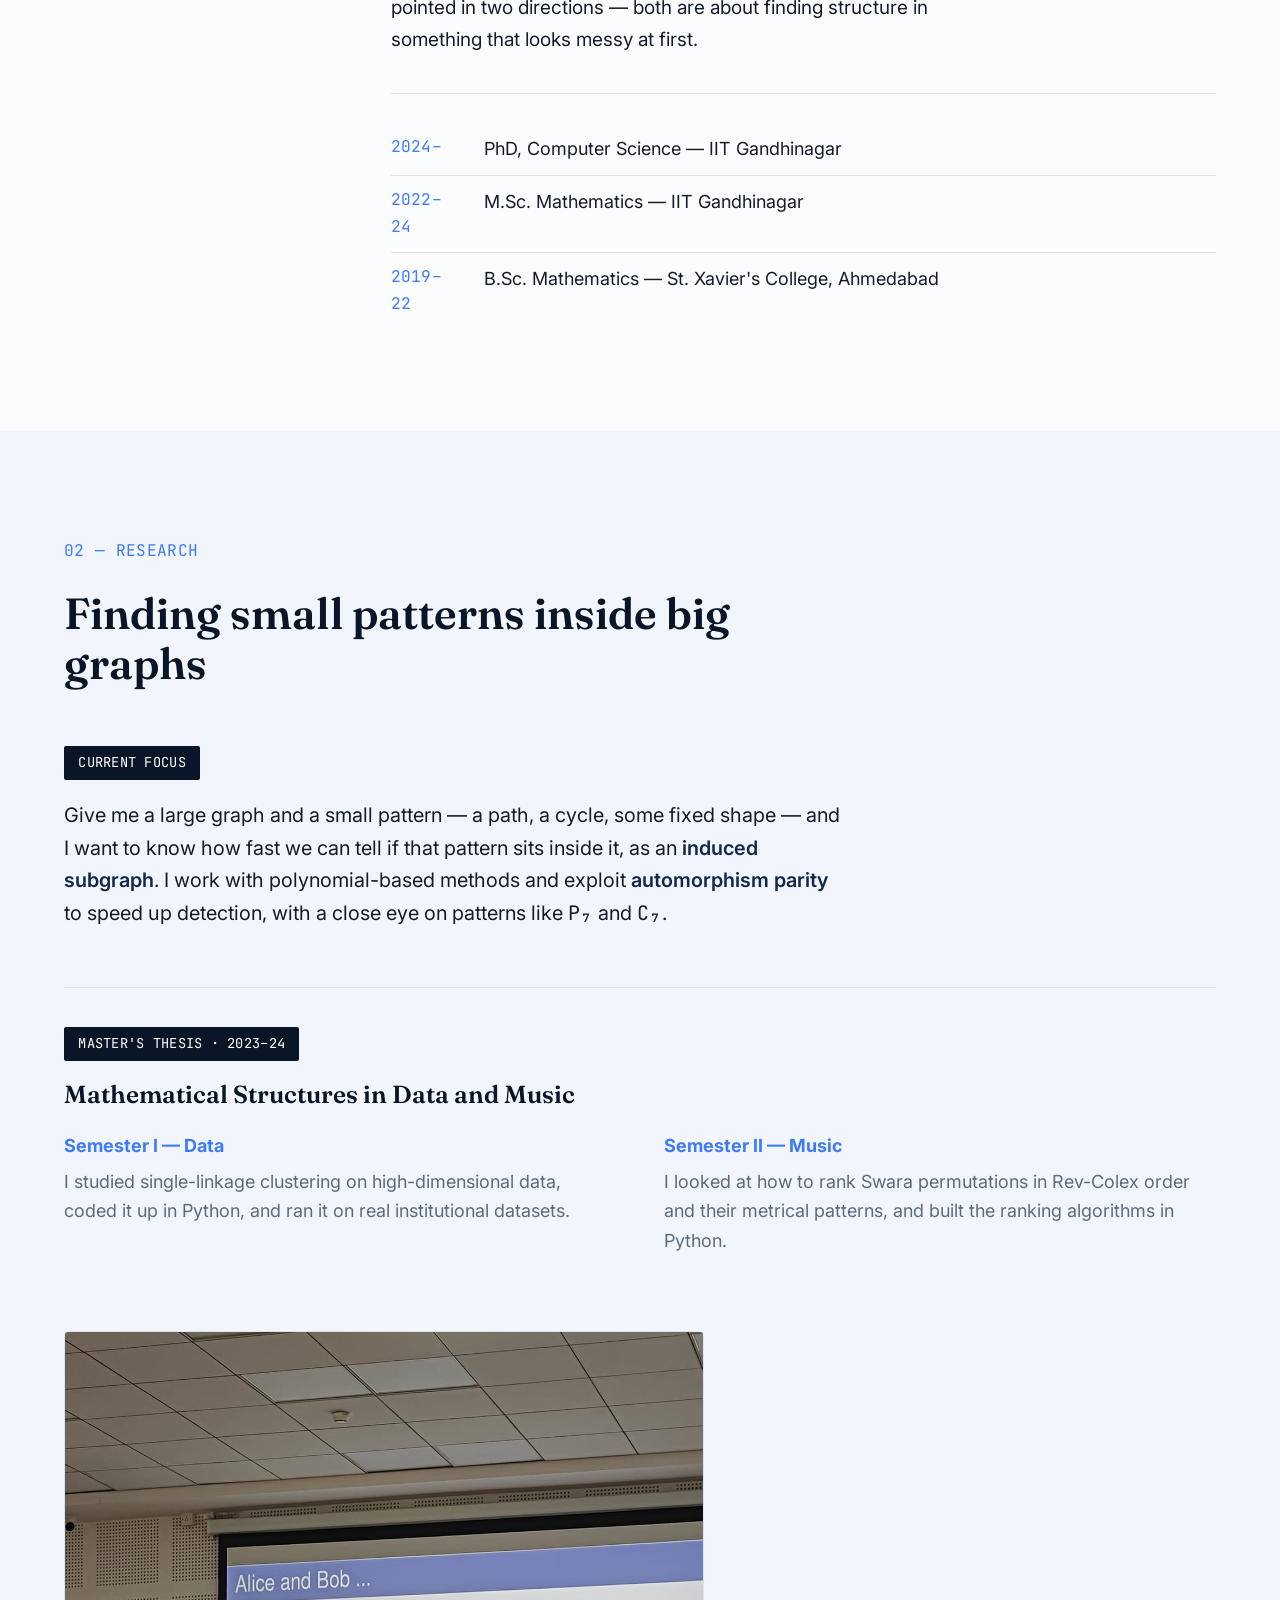
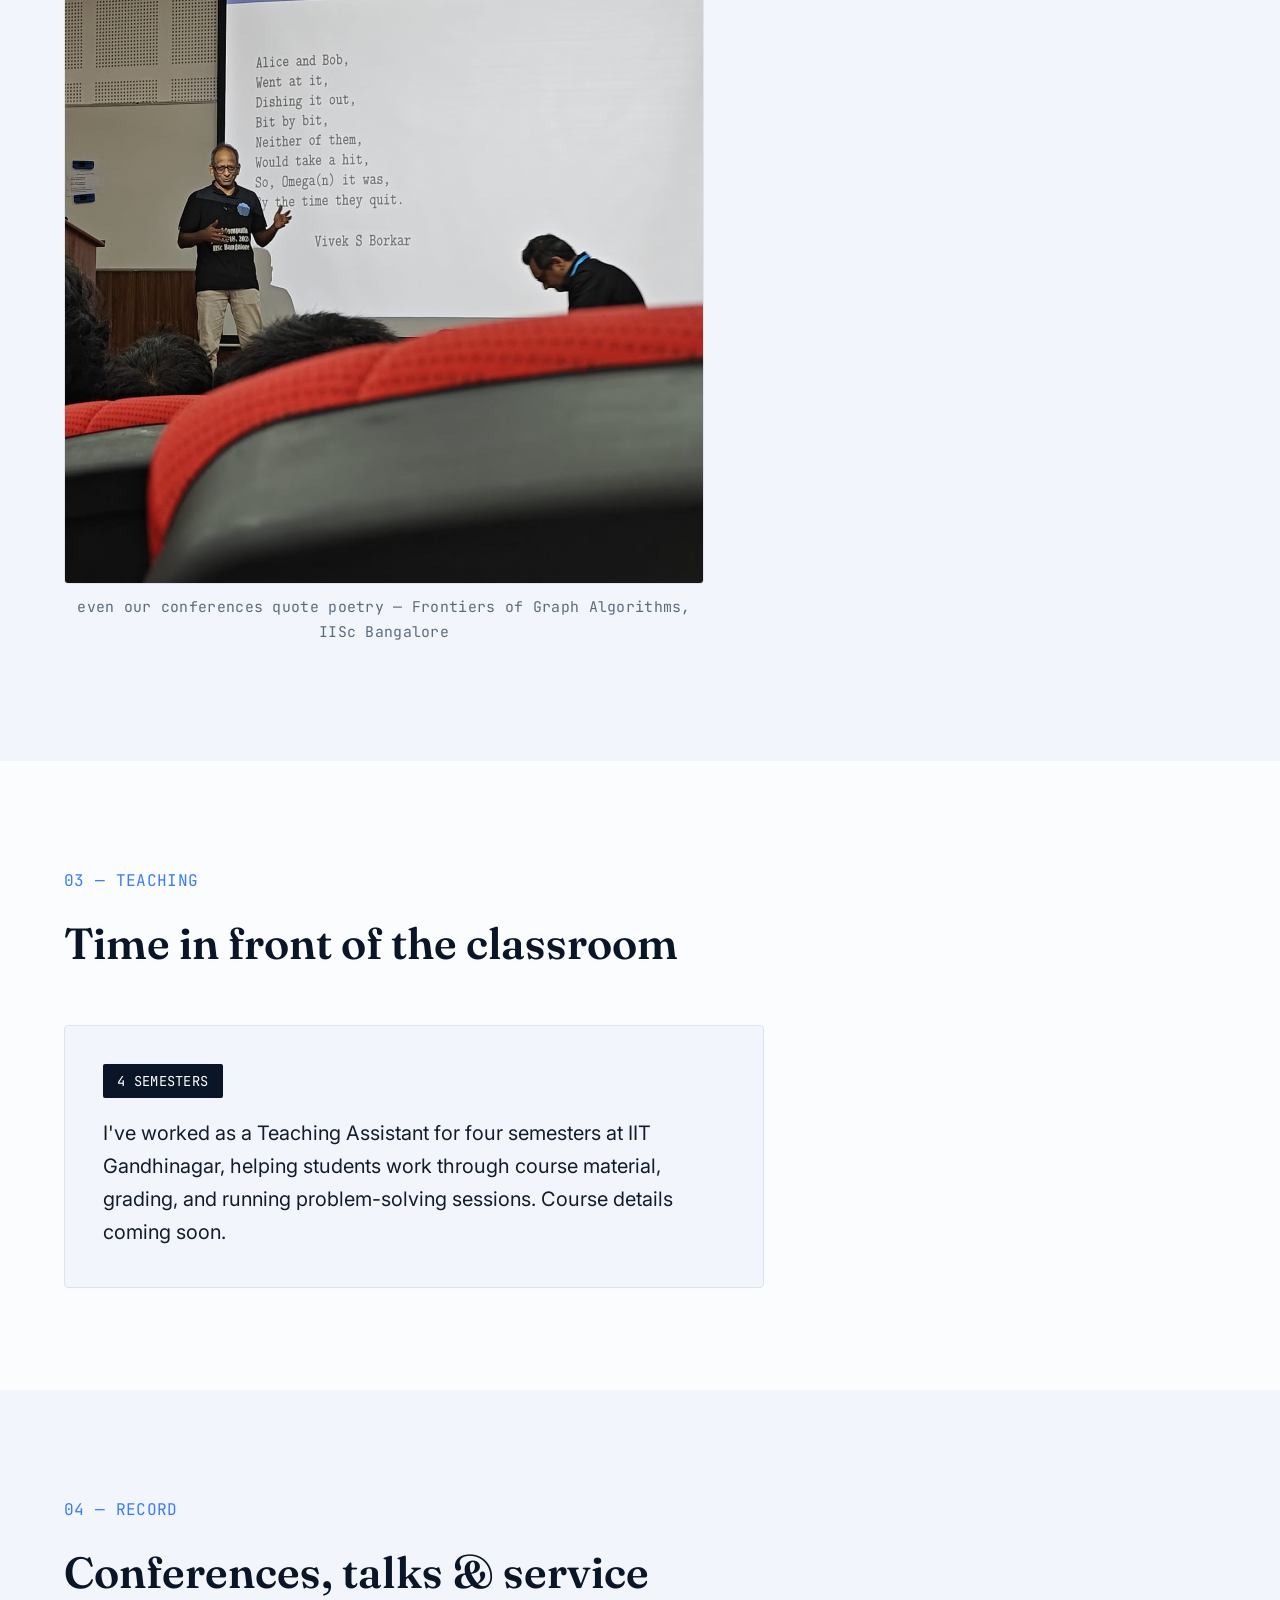
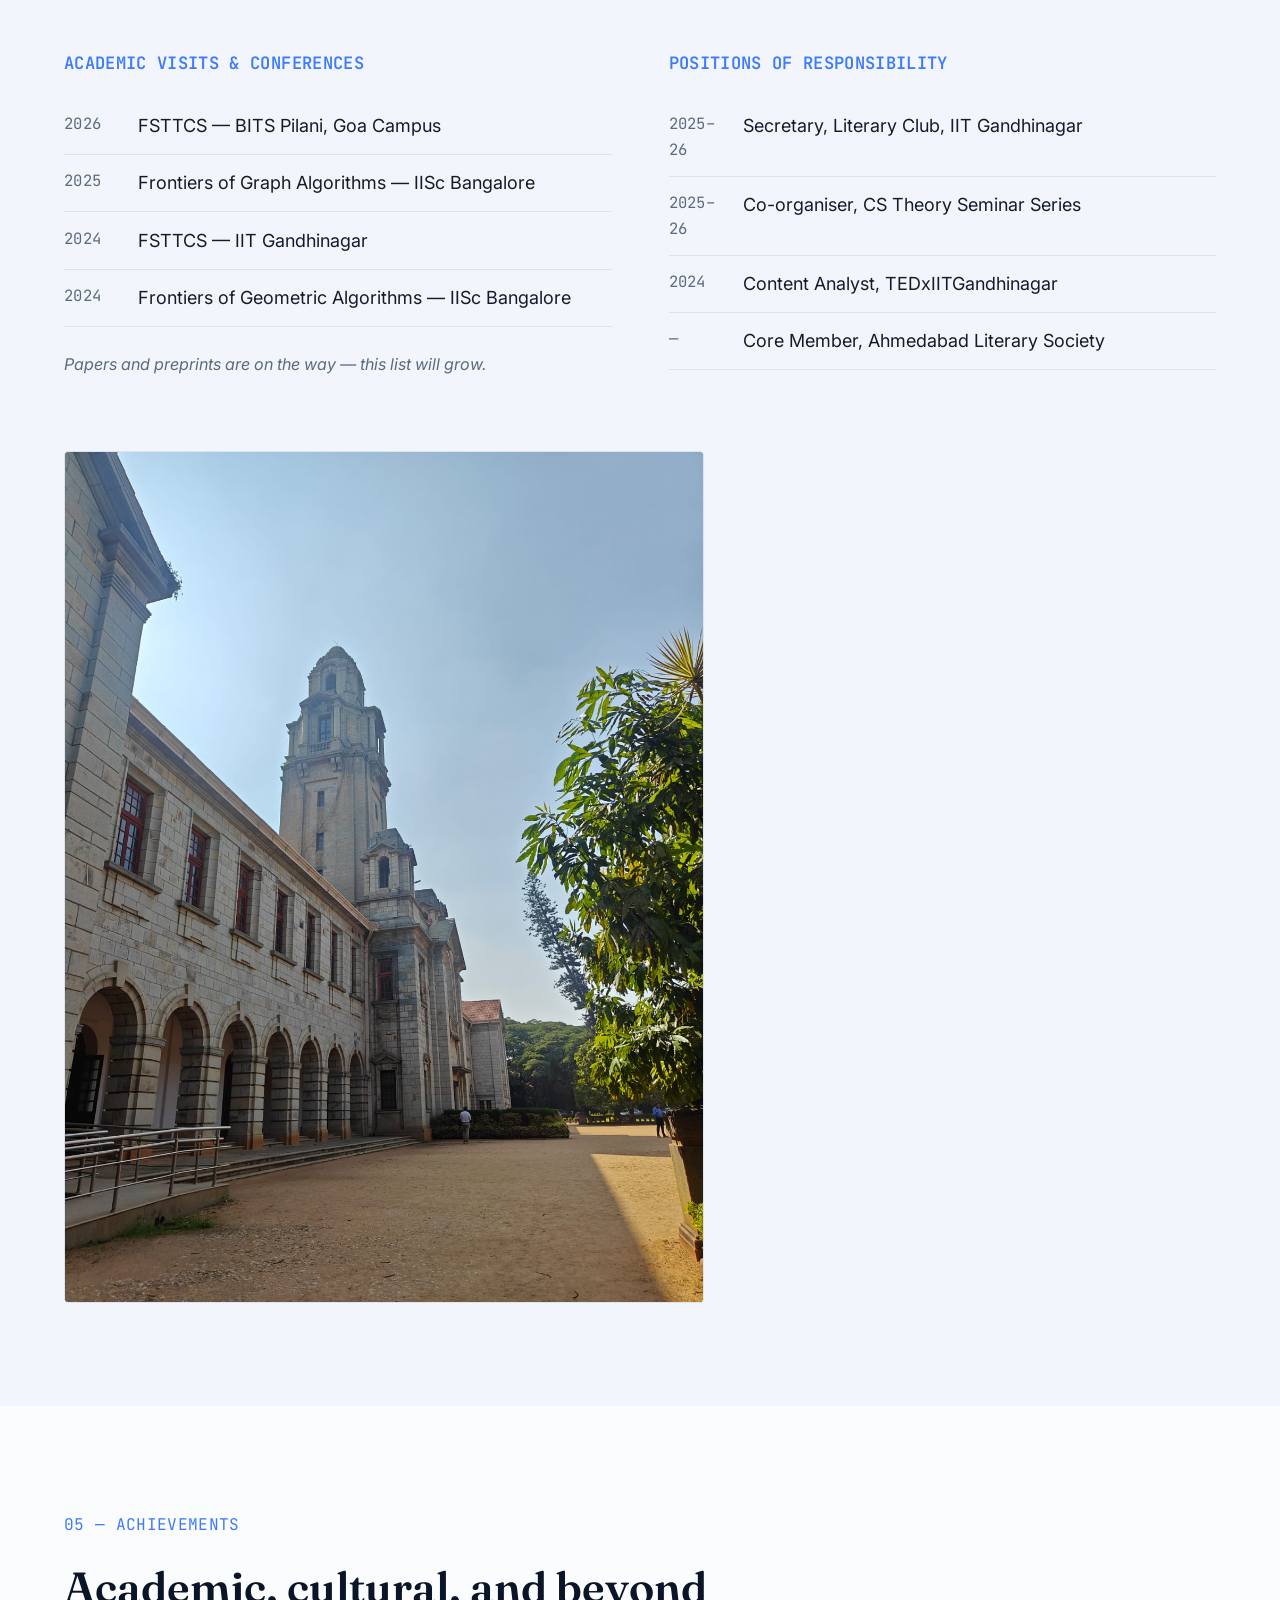
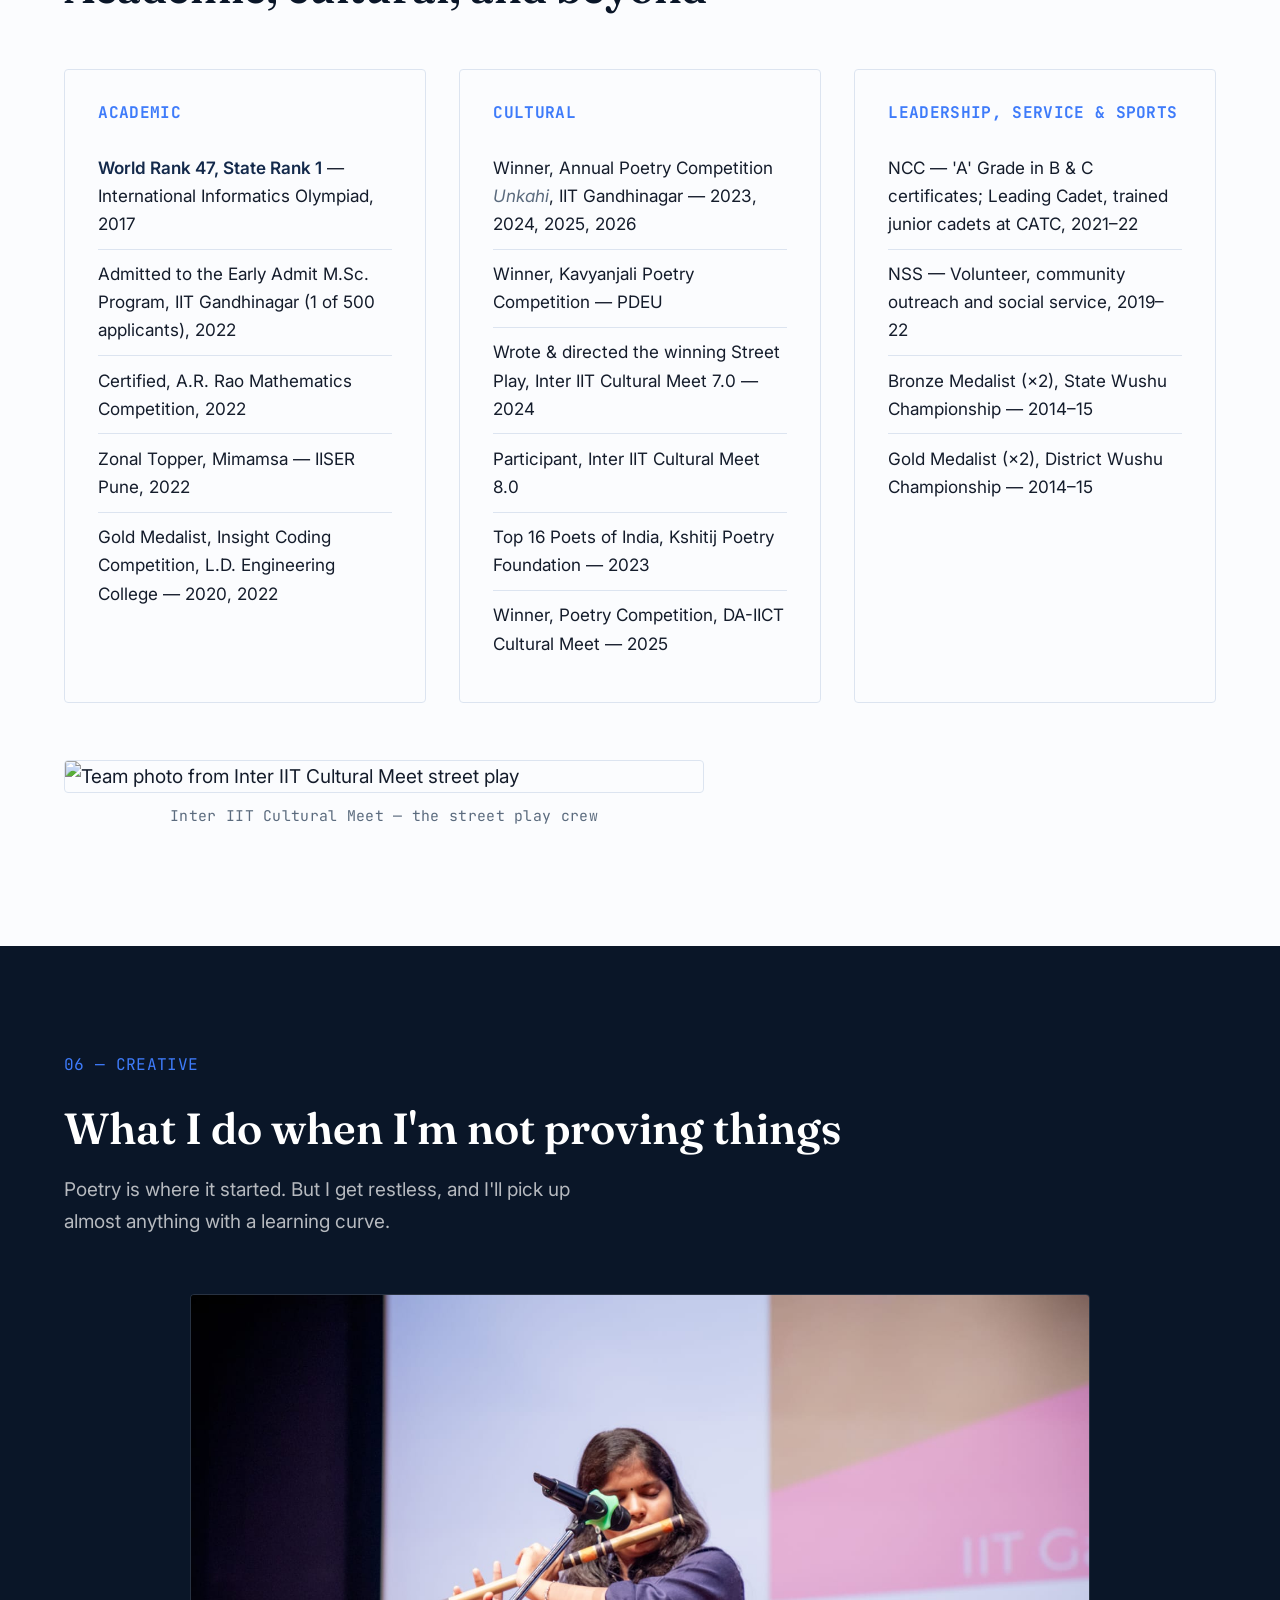
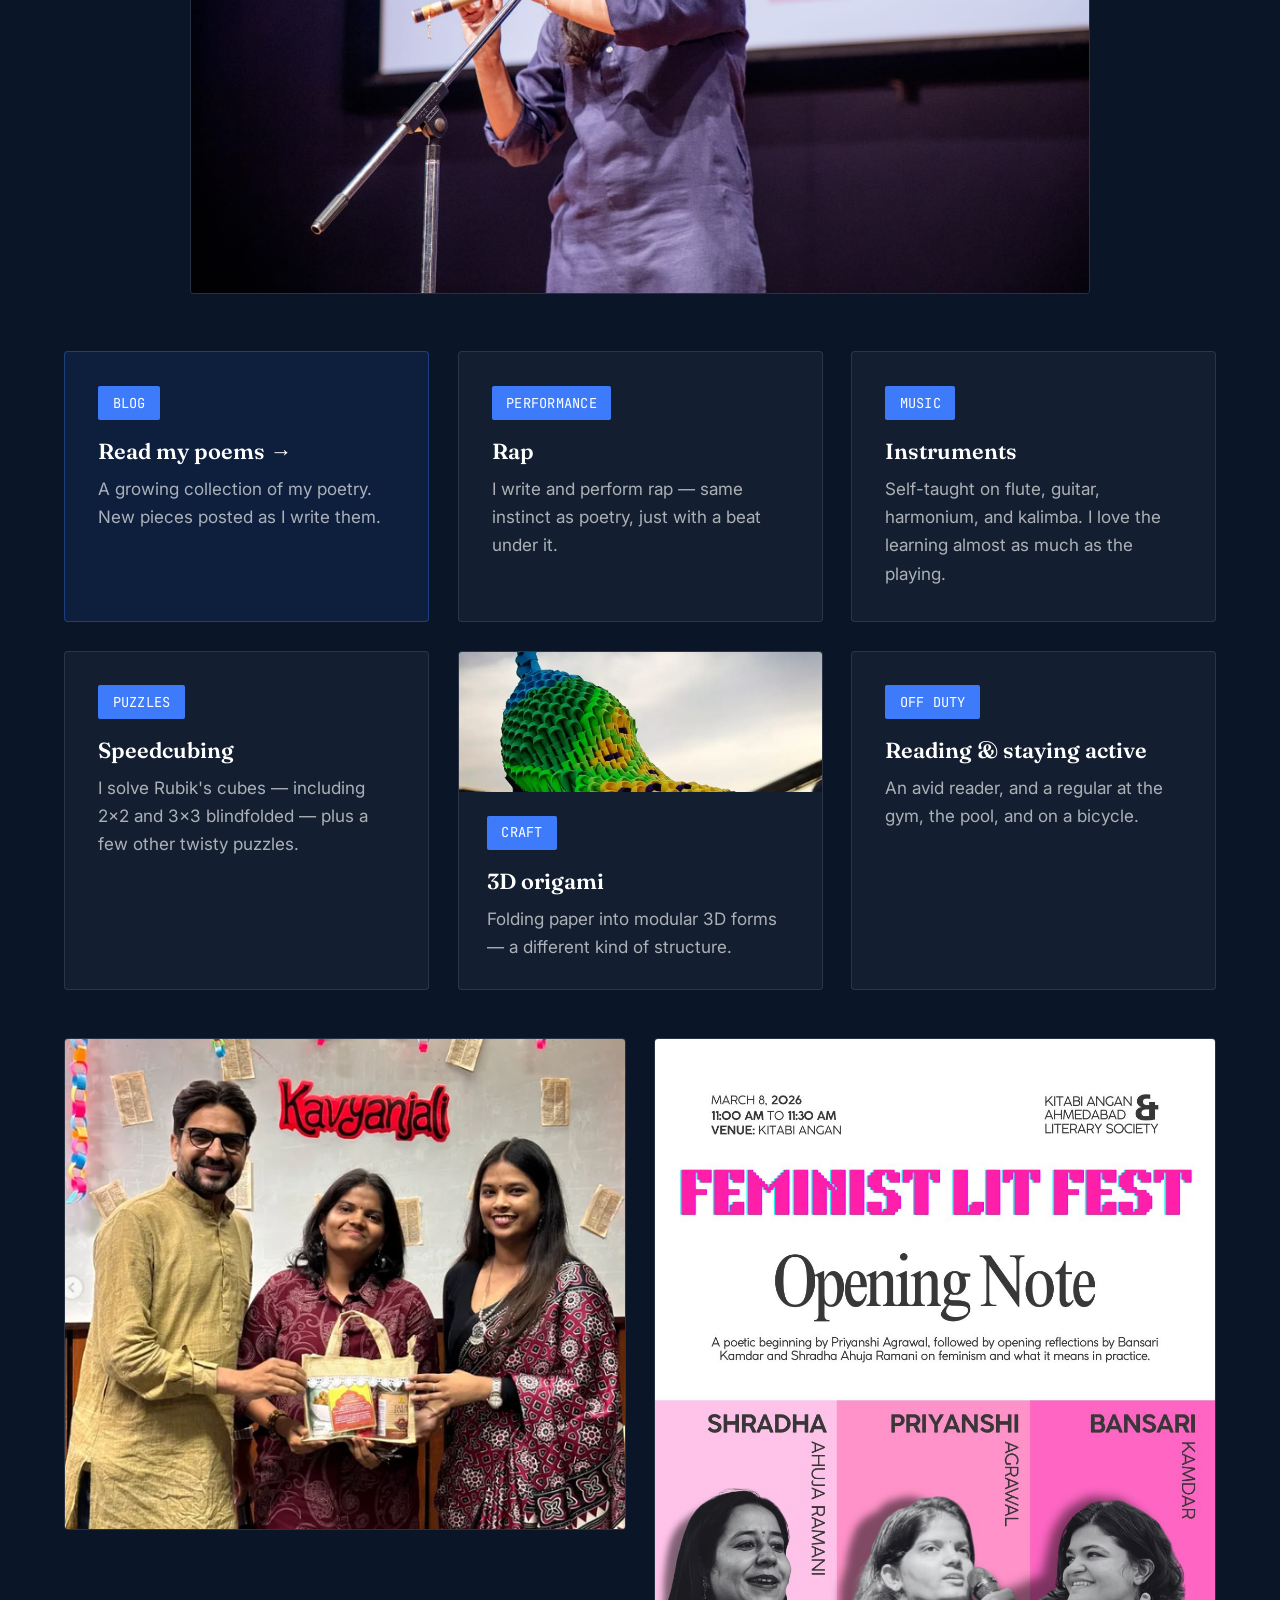
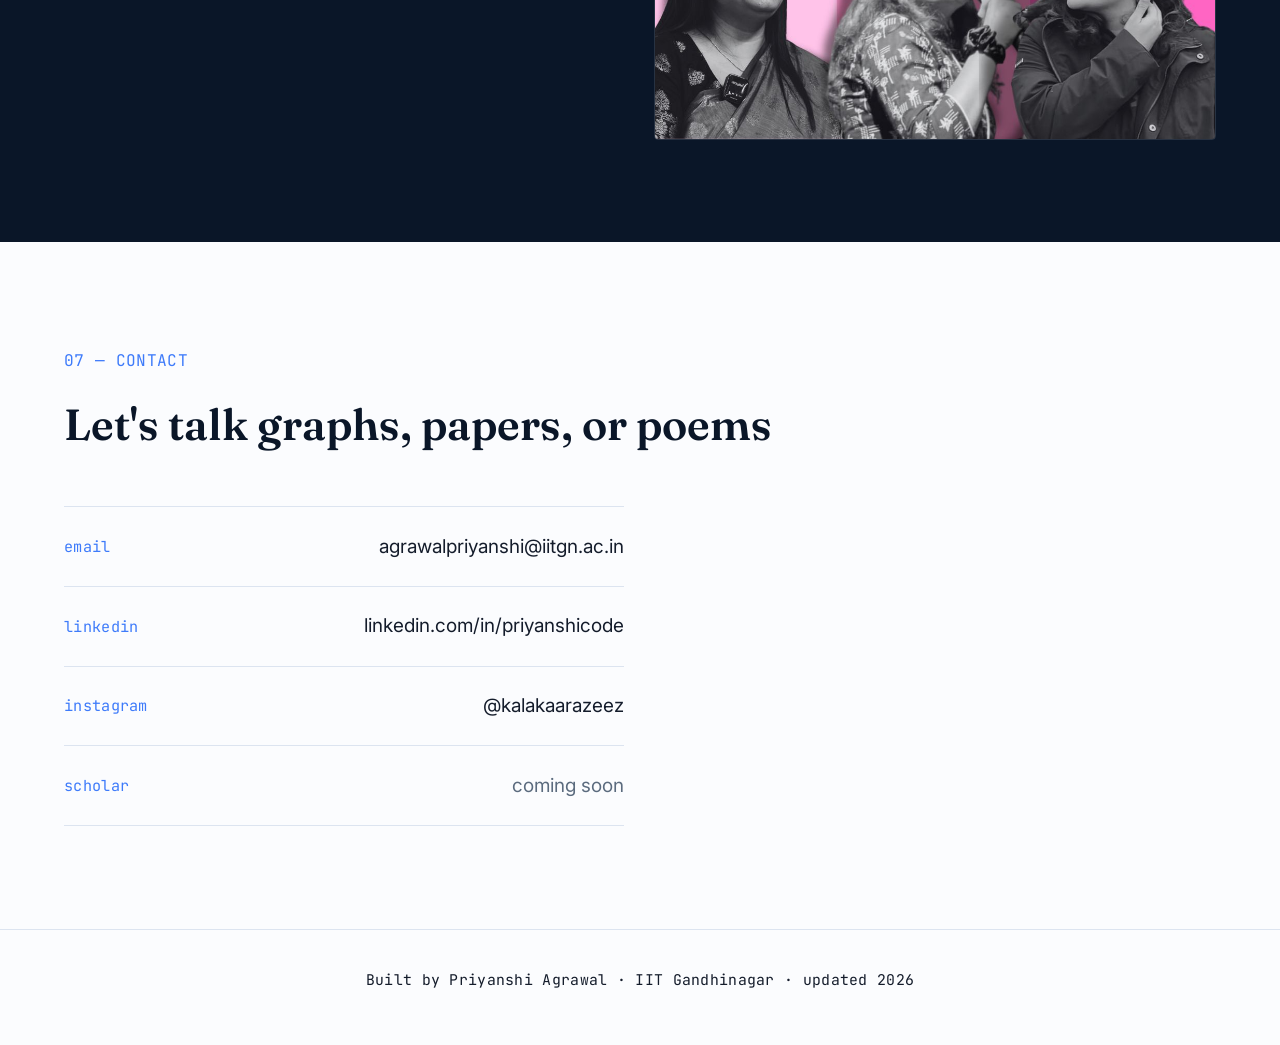
==== commit d6bb3187: "Update index.html" ====
--- a/index.html
+++ b/index.html
@@ -304,7 +304,7 @@
         other twisty puzzles.</p>
     </div>
     <div class="creative-card creative-card-image">
-      <img src="images/origami-peacock.jpeg" alt="A handmade 3D origami peacock" loading="lazy">
+      <img src="images/peacock.jpeg" alt="A handmade 3D origami peacock" loading="lazy">
       <div class="creative-card-body">
         <span class="tag mono">craft</span>
         <h3>3D origami</h3>
--- a/style.css
+++ b/style.css
@@ -20,14 +20,17 @@
 }
 
 *{box-sizing:border-box;}
-html{scroll-behavior:smooth;}
+html{scroll-behavior:smooth; font-size:19px;}
 body{
   margin:0;
   background:var(--paper);
   color:var(--ink);
   font-family:var(--font-body);
-  line-height:1.6;
+  line-height:1.65;
   -webkit-font-smoothing:antialiased;
+}
+@media (max-width: 600px){
+  html{ font-size:17px; }
 }
 .mono{font-family:var(--font-mono); letter-spacing:0.02em;}
 h1,h2,h3,h4{
@@ -517,3 +520,63 @@
 @media (max-width: 700px){
   .creative-photo-row{ grid-template-columns:1fr; }
 }
+
+/* ============ HERO SPLIT (photo + copy) ============ */
+.hero-inner-split{
+  display:flex;
+  align-items:center;
+  gap:clamp(2rem, 5vw, 5rem);
+  max-width:1100px;
+}
+.hero-copy{ flex:1 1 560px; max-width:640px; }
+.hero-photo{ flex:0 0 auto; position:relative; z-index:2; }
+.hero-photo-ring{
+  width:clamp(160px, 22vw, 260px);
+  height:clamp(160px, 22vw, 260px);
+  border-radius:50%;
+  overflow:hidden;
+  border:3px solid var(--blue-accent);
+  box-shadow:0 0 0 8px rgba(62,123,250,0.12), 0 0 40px rgba(255,107,107,0.15);
+}
+.hero-photo-ring img{
+  width:100%; height:100%;
+  object-fit:cover;
+  display:block;
+}
+@media (max-width: 780px){
+  .hero-inner-split{ flex-direction:column-reverse; align-items:flex-start; }
+}
+
+/* ============ TEACHING ============ */
+.teaching-card{
+  max-width:700px;
+  background:var(--alt-bg);
+  border:1px solid var(--line);
+  border-radius:4px;
+  padding:2rem;
+}
+.teaching-card p{ margin-bottom:0; font-size:1.05rem; }
+
+/* ============ DECORATIVE DOODLES ============ */
+.doodle-layer{
+  position:fixed;
+  inset:0;
+  z-index:-1;
+  pointer-events:none;
+  overflow:hidden;
+}
+.doodle{
+  position:absolute;
+  opacity:0.16;
+}
+.doodle-crane{ width:90px; top:12%; left:6%; }
+.doodle-cube{ width:70px; top:65%; left:10%; }
+.doodle-flute{ width:130px; top:22%; right:8%; transform:rotate(-15deg); }
+.doodle-guitar{ width:70px; top:55%; right:6%; }
+.doodle-mic{ width:55px; bottom:8%; left:20%; }
+.doodle-cube2{ width:60px; bottom:15%; right:20%; }
+
+@media (max-width: 780px){
+  .doodle{ opacity:0.1; }
+  .doodle-flute, .doodle-guitar{ display:none; }
+}
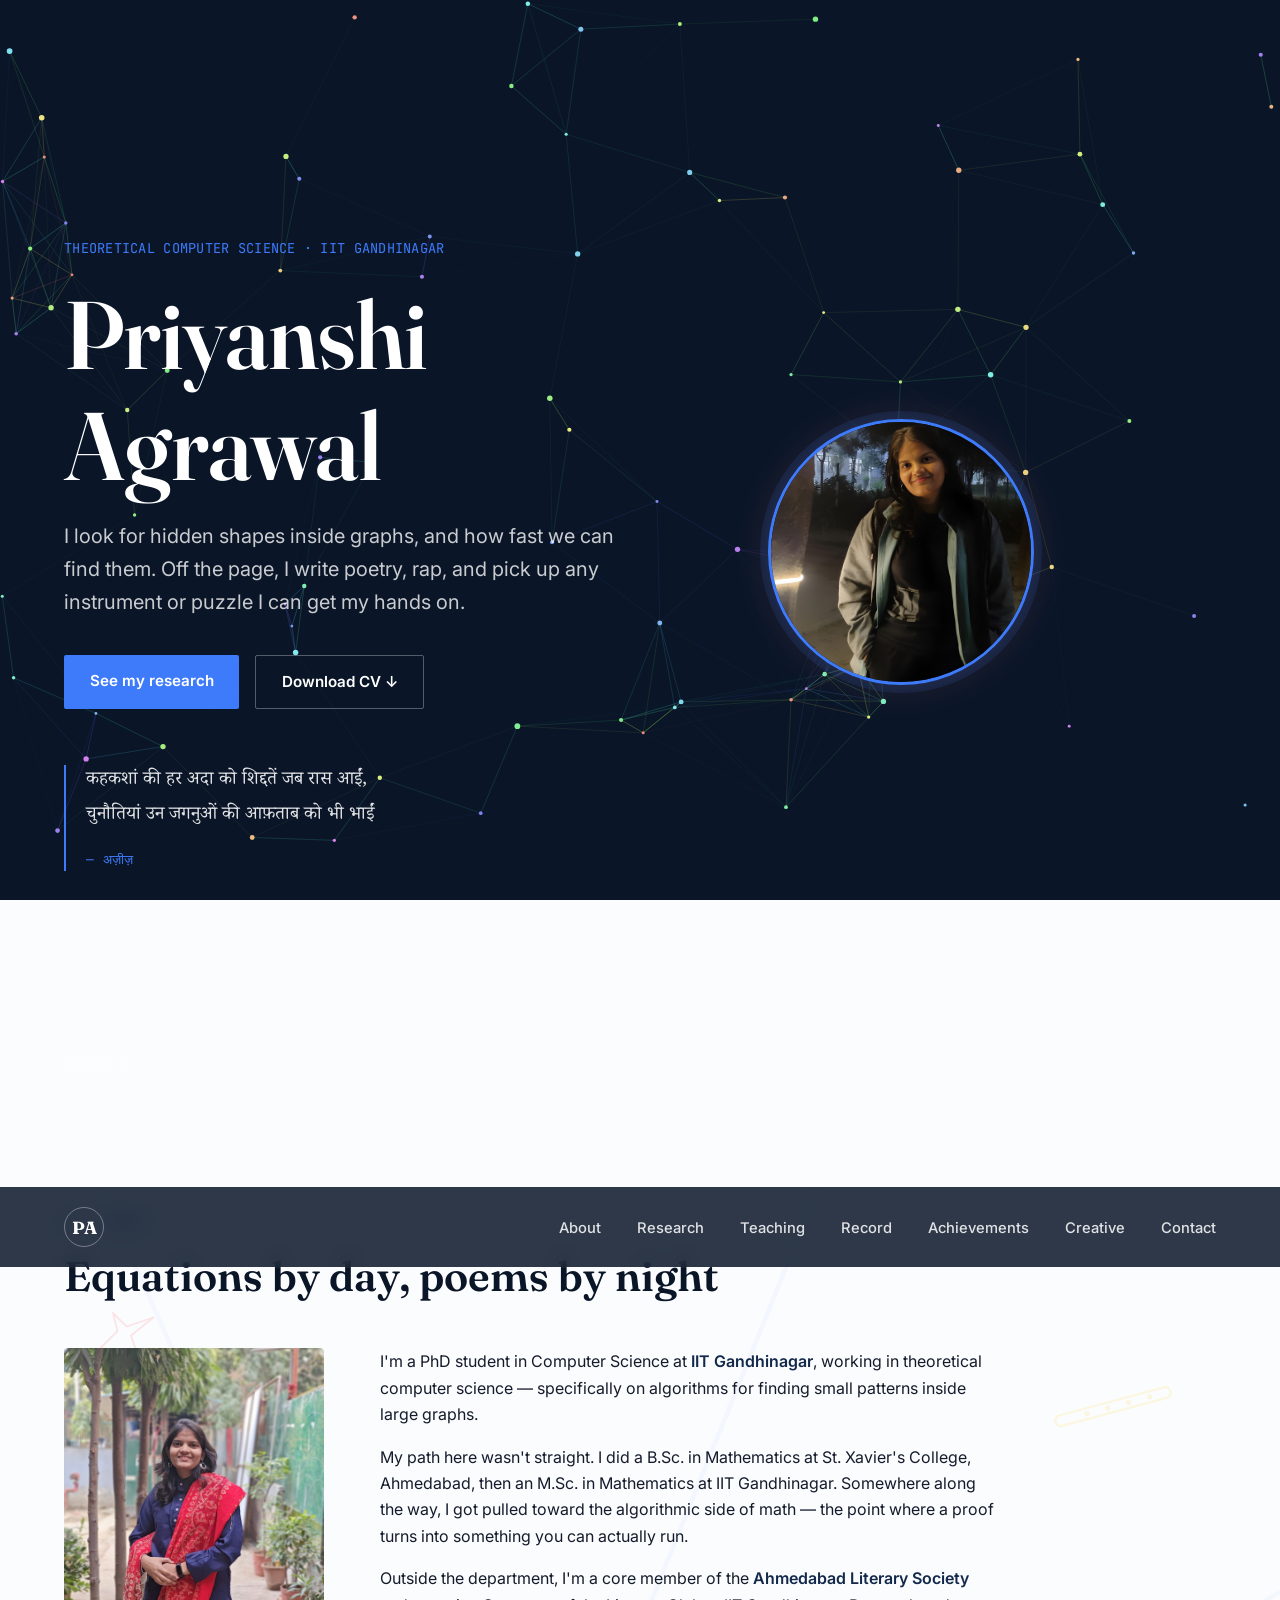
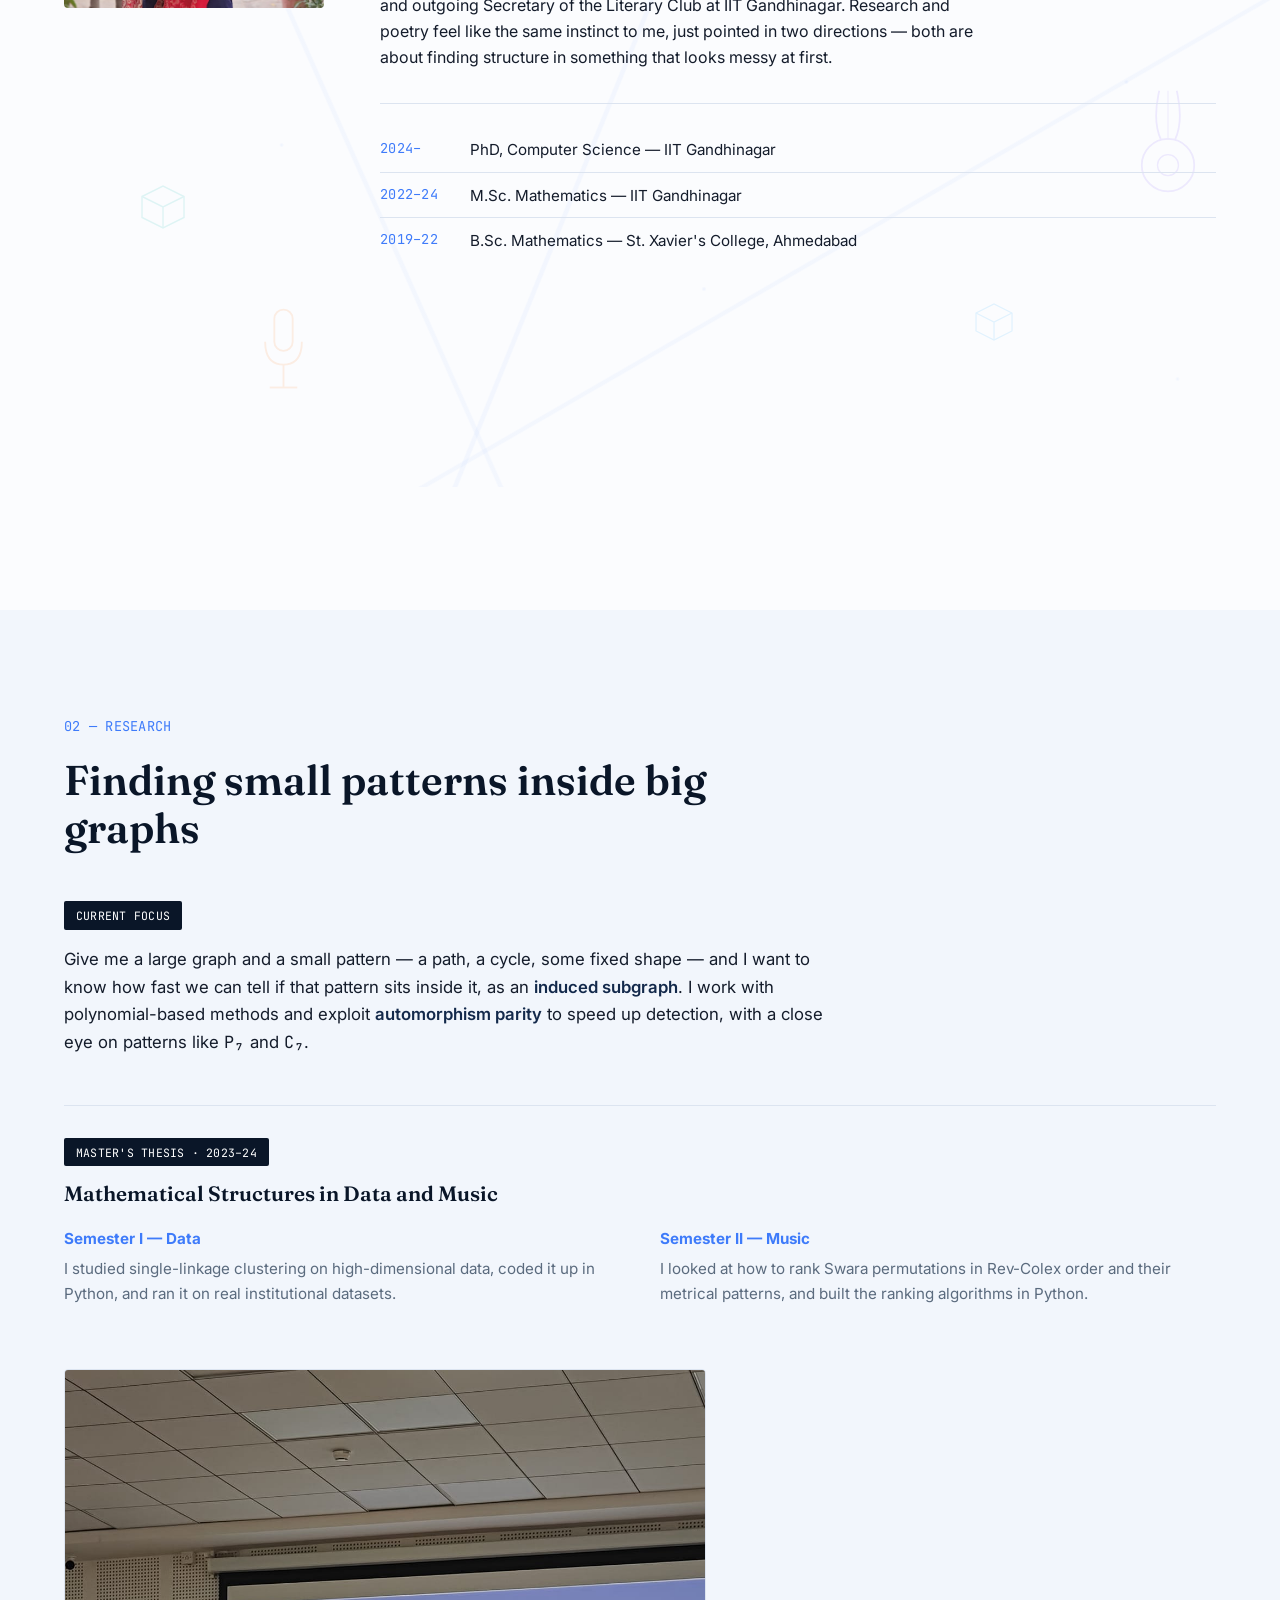
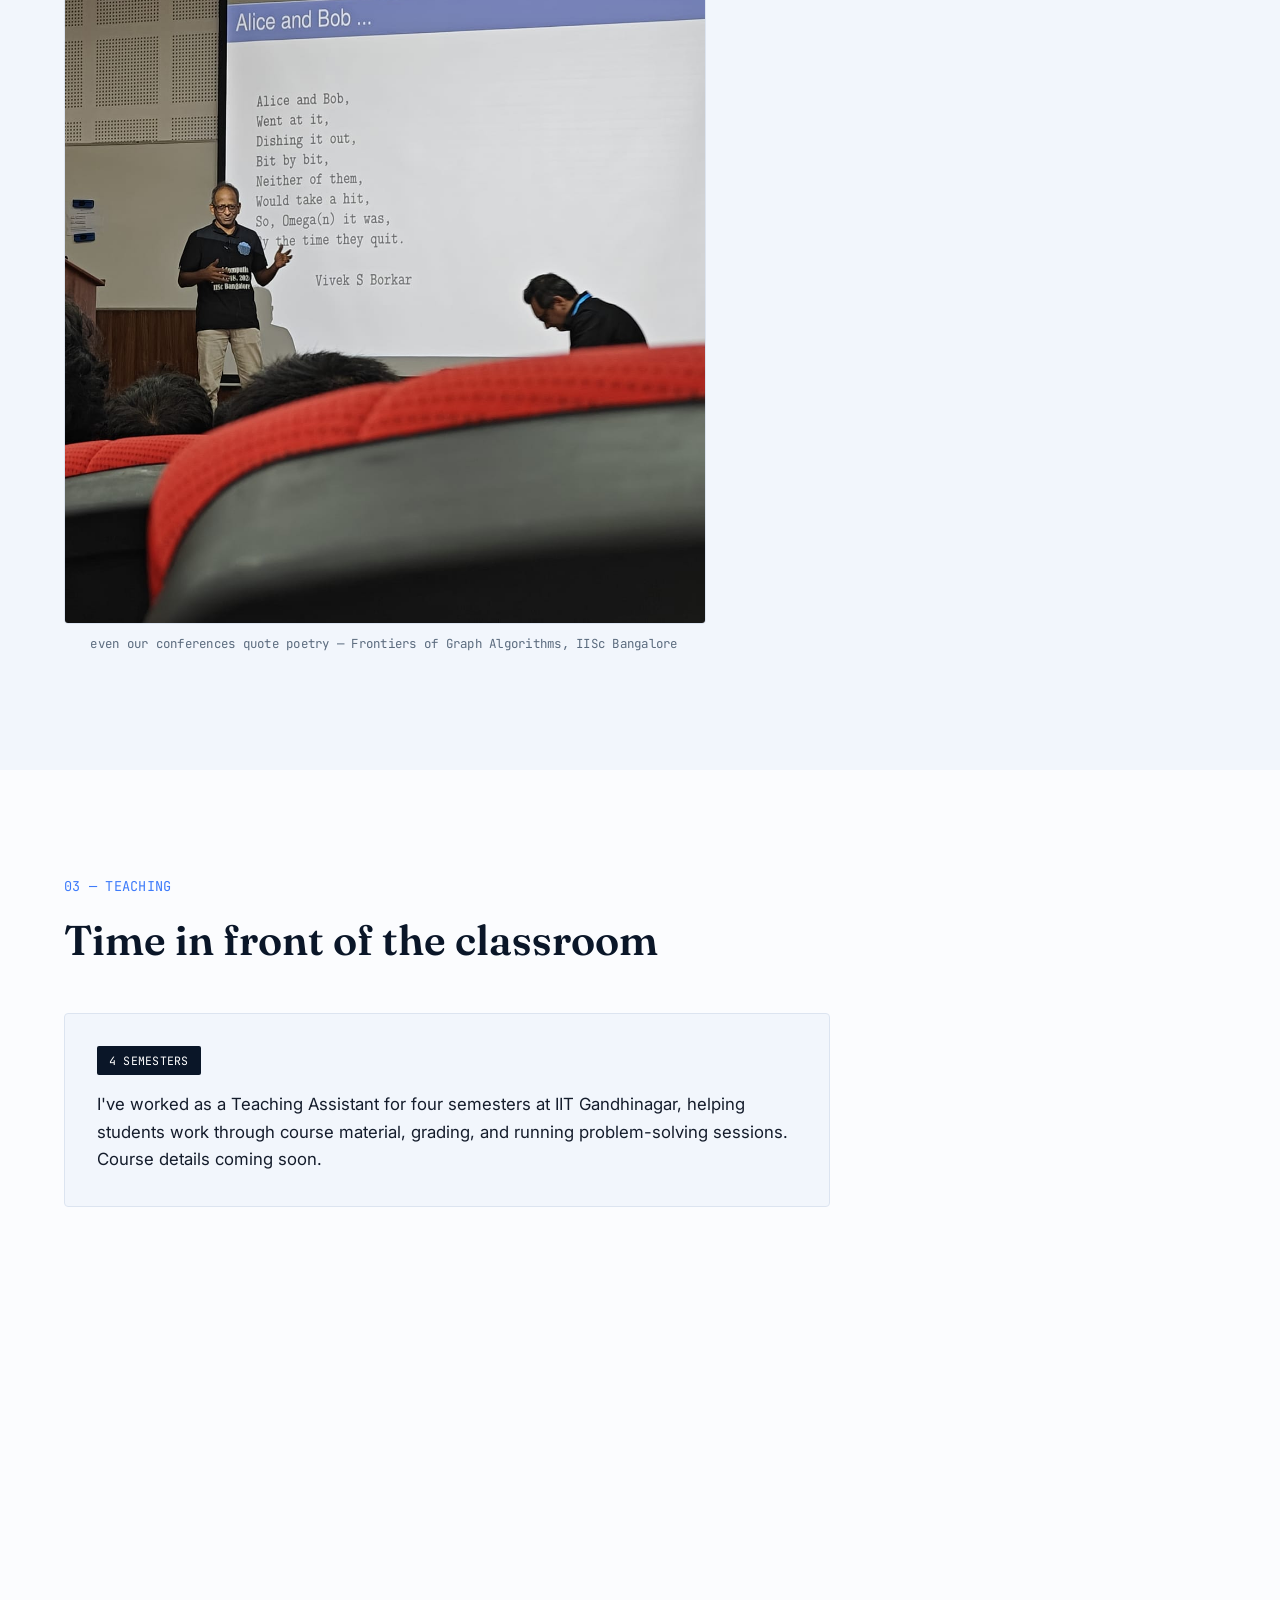
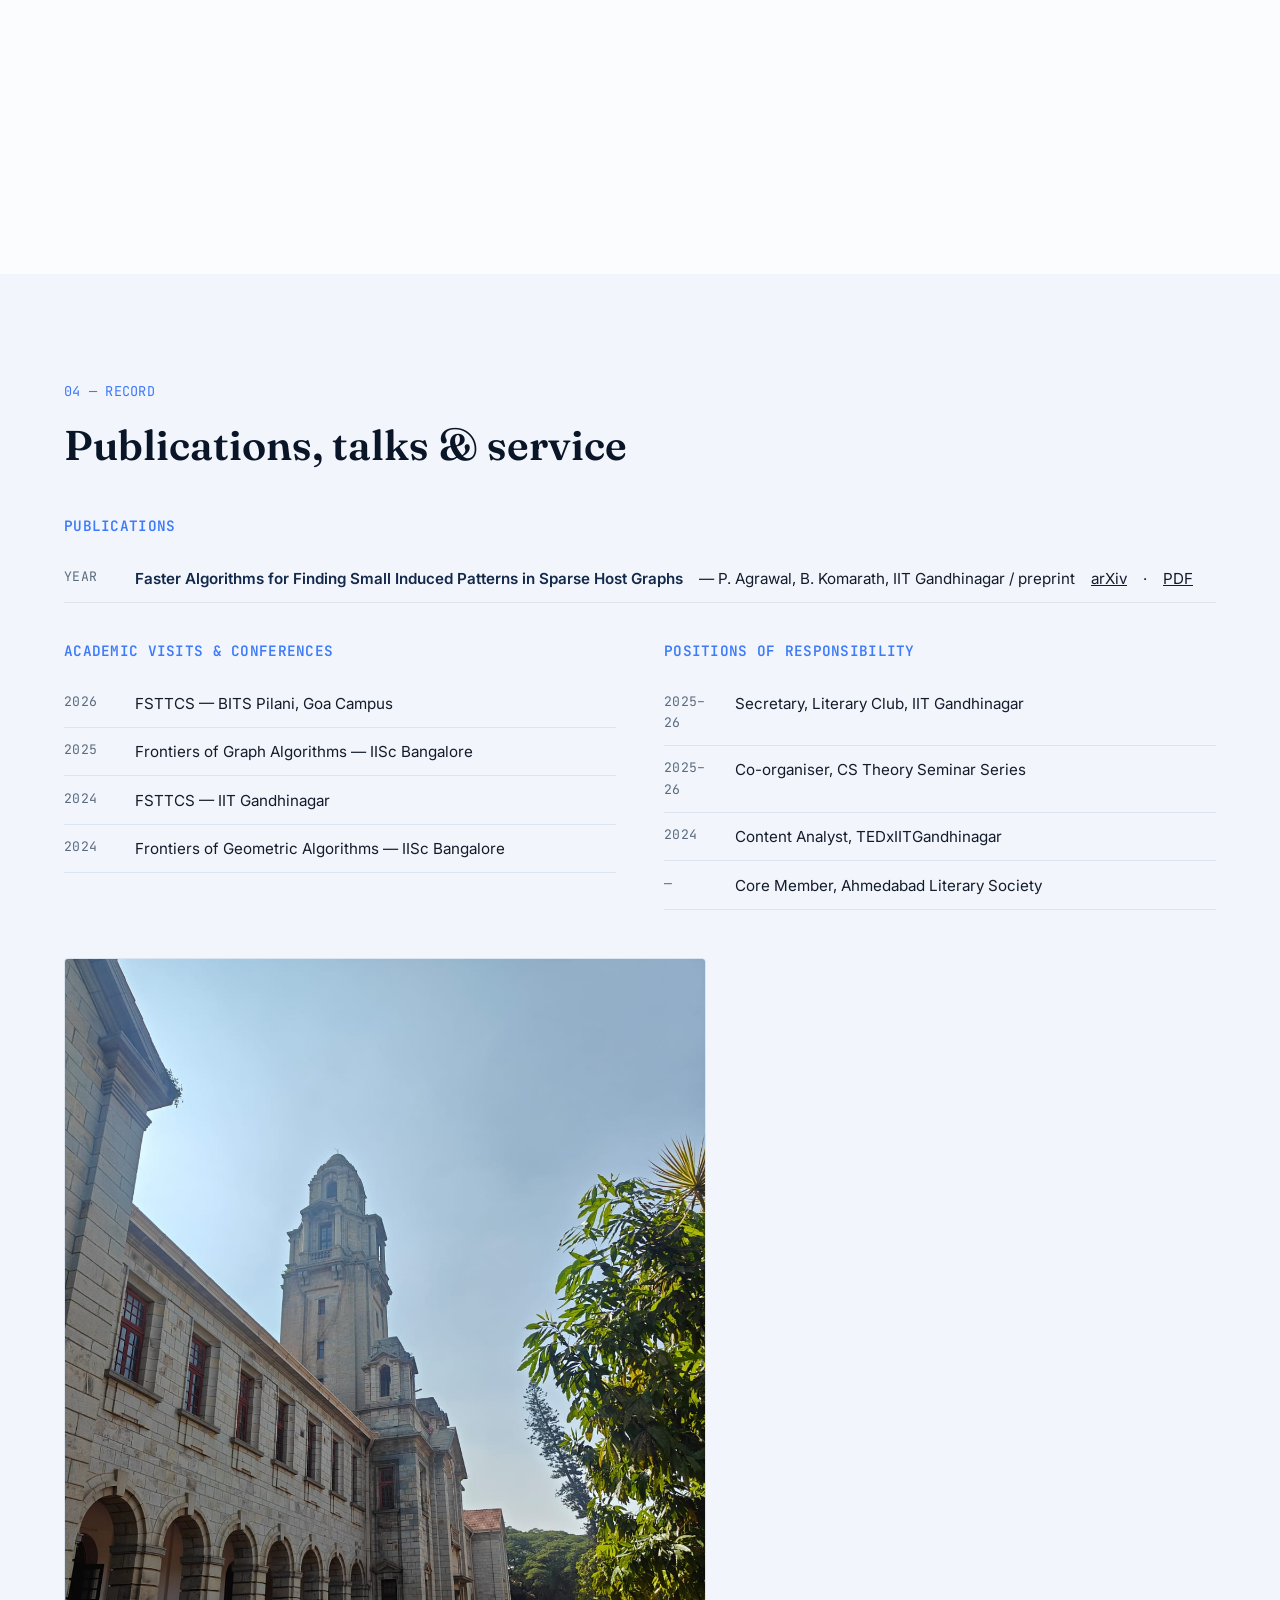
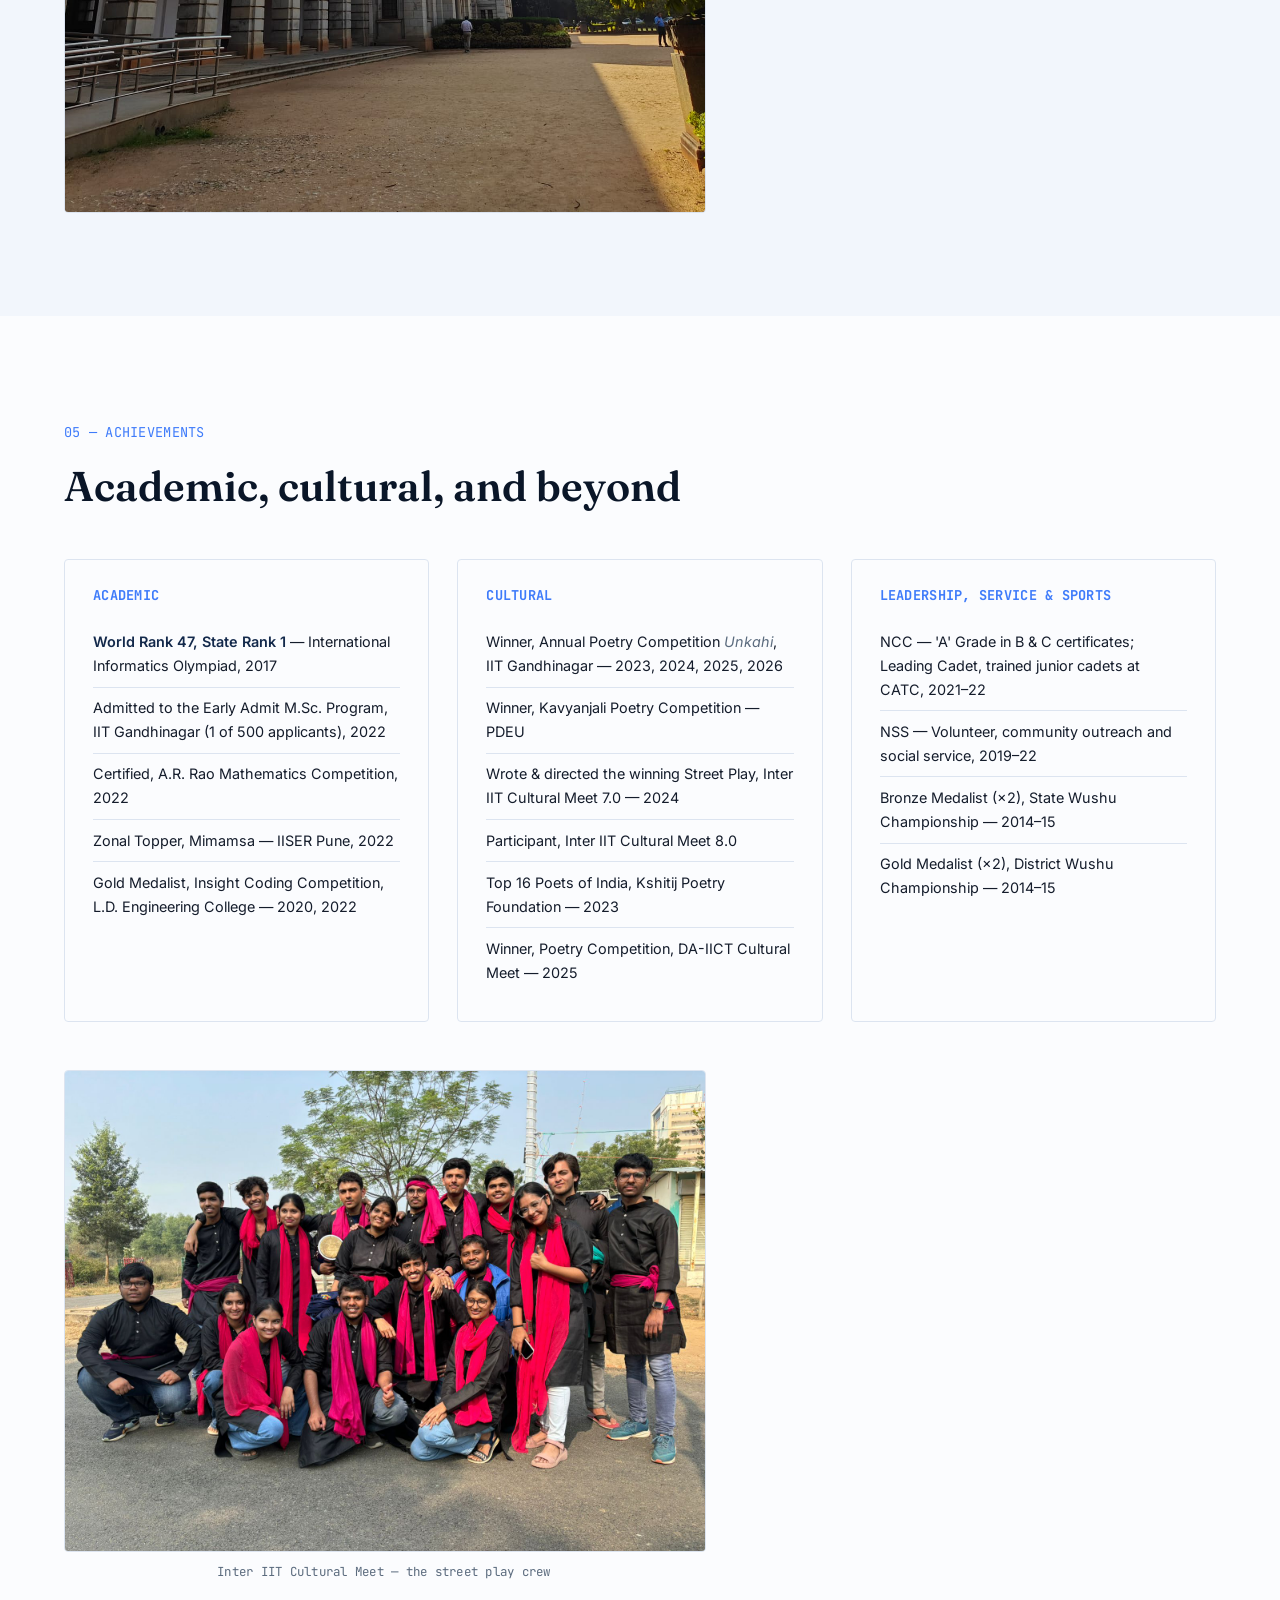
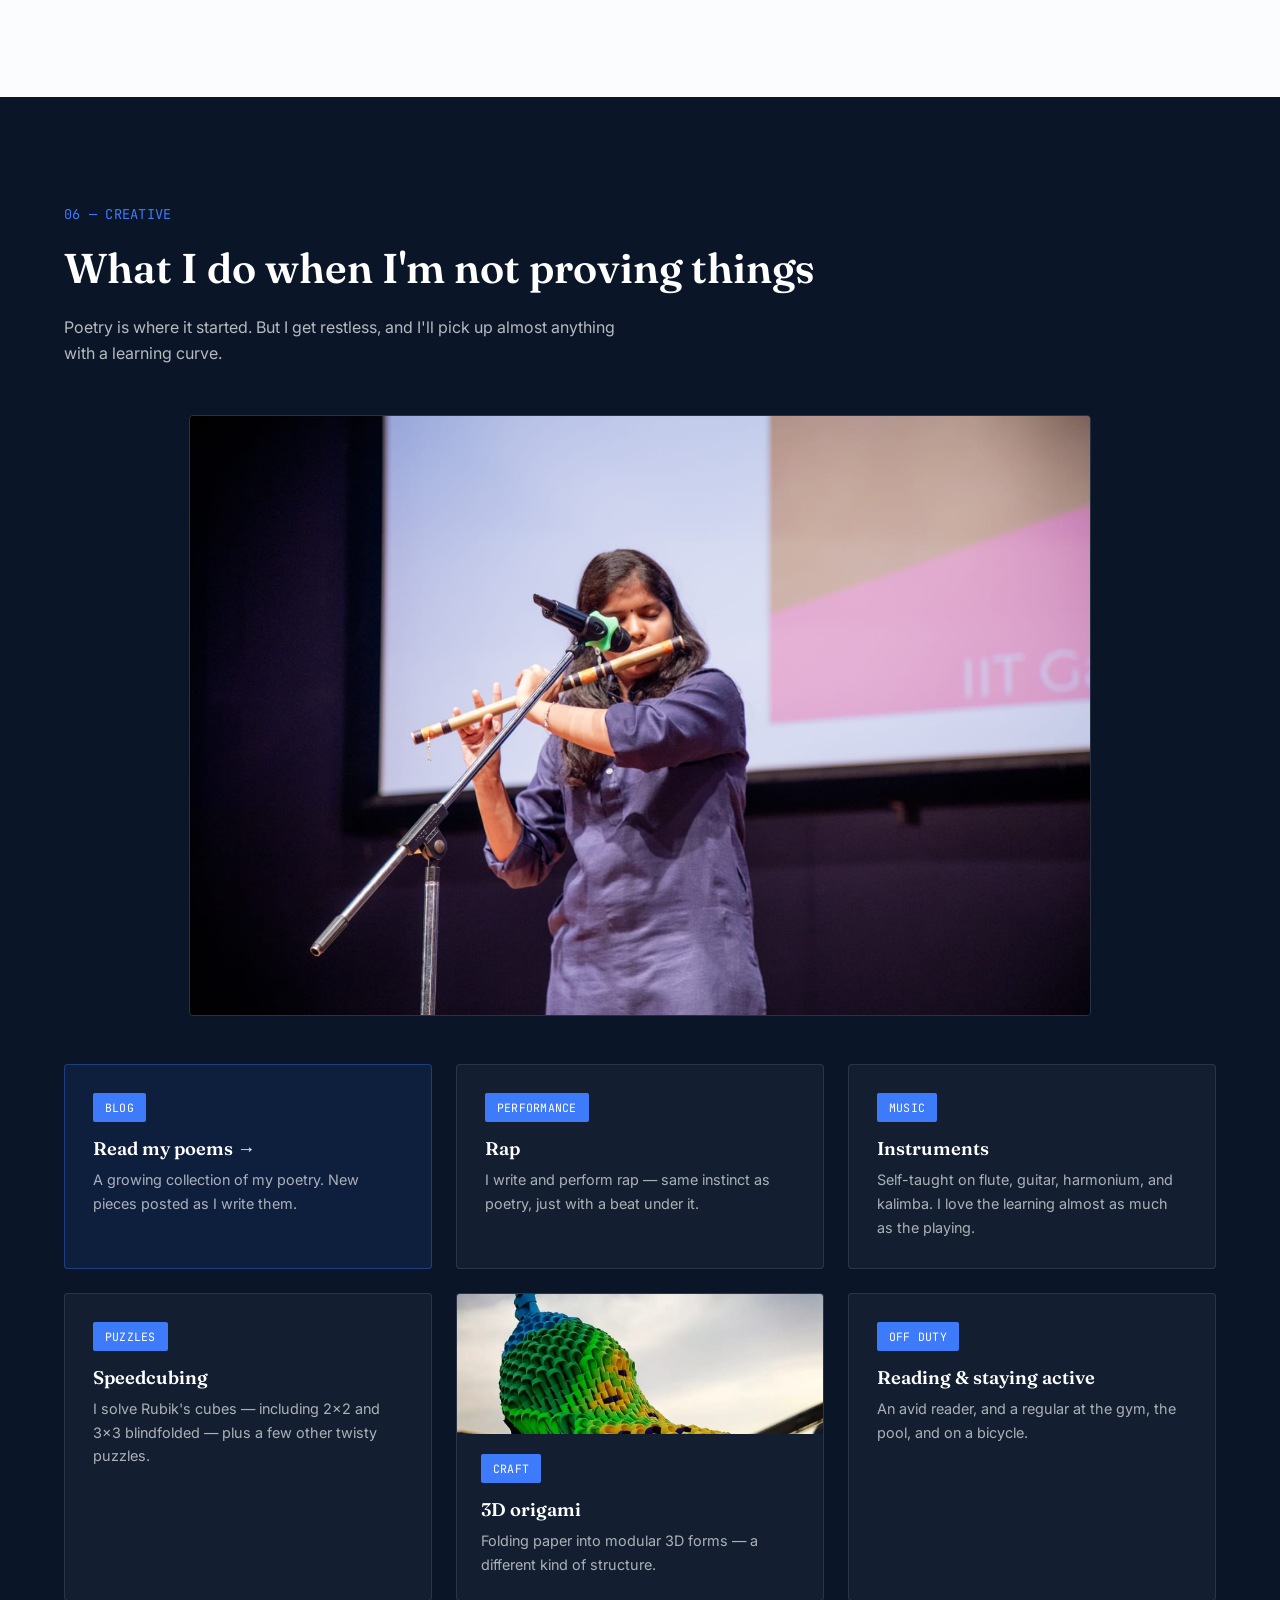
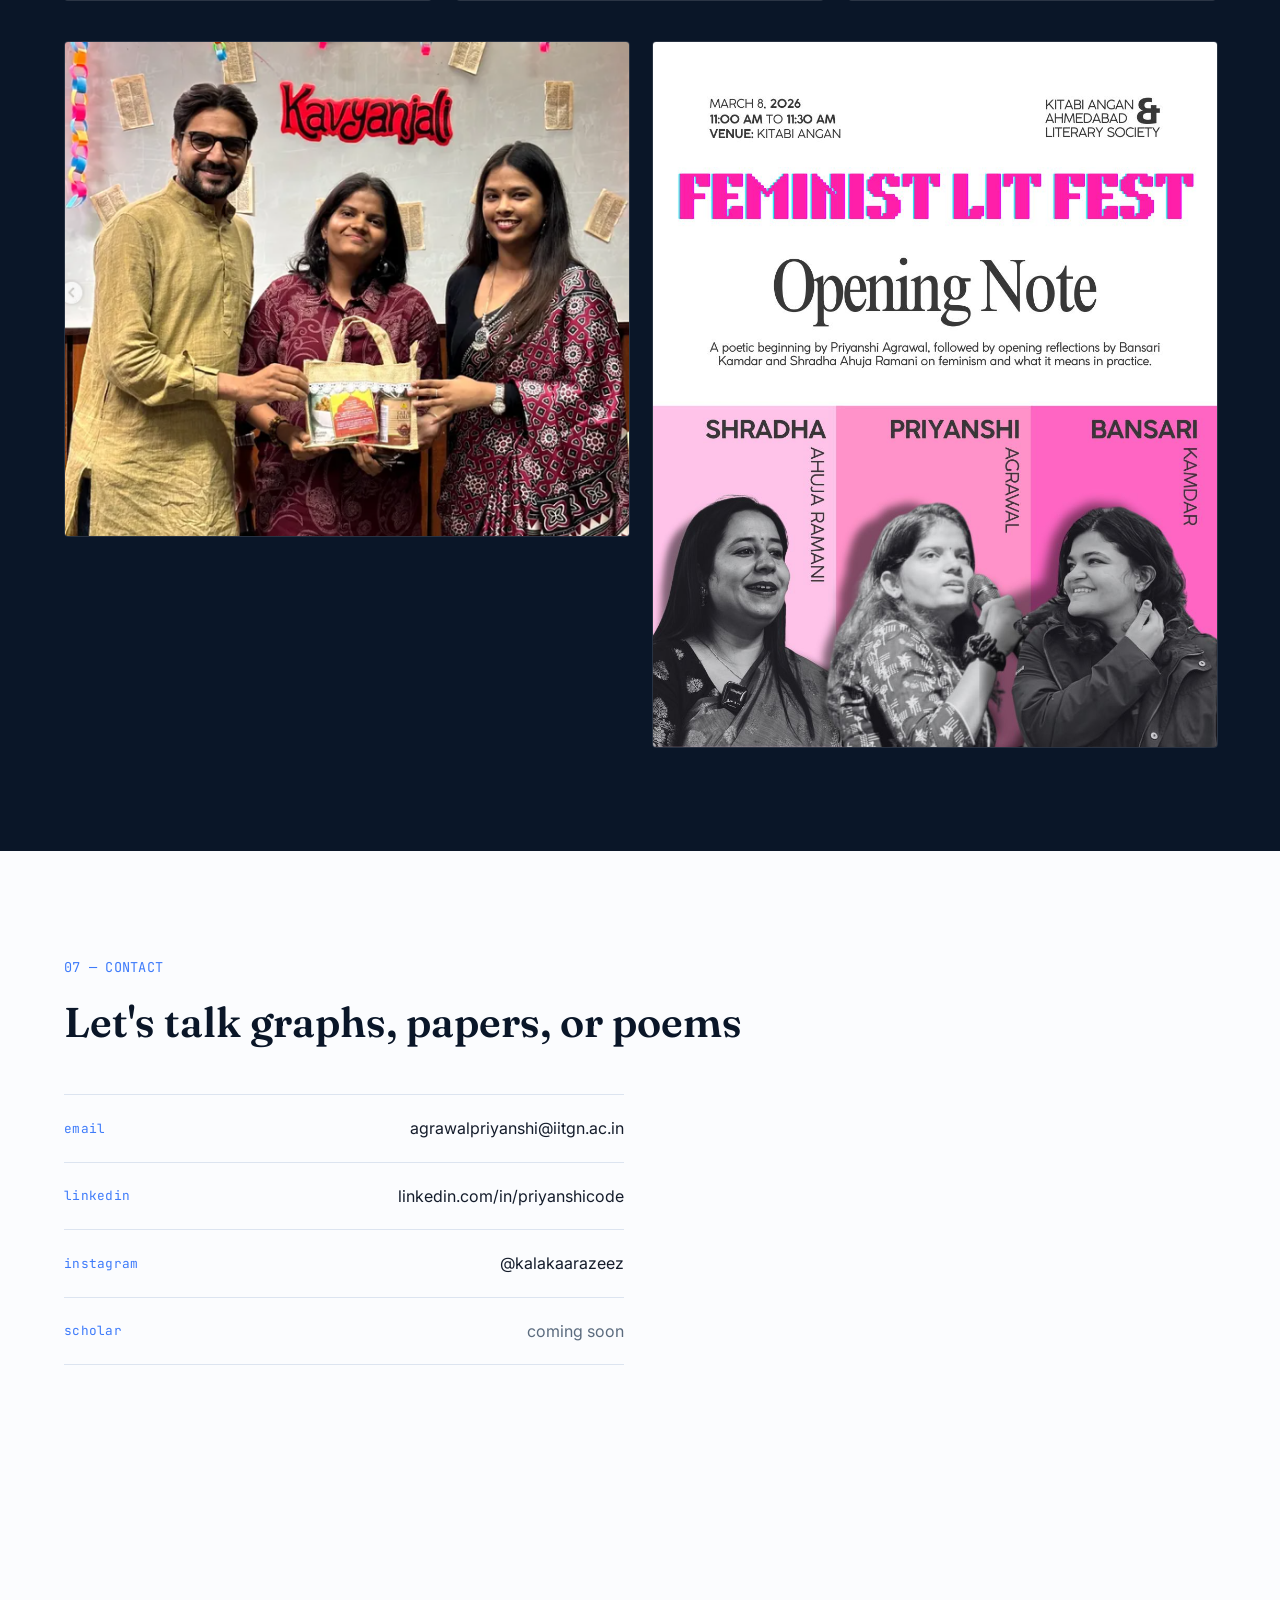
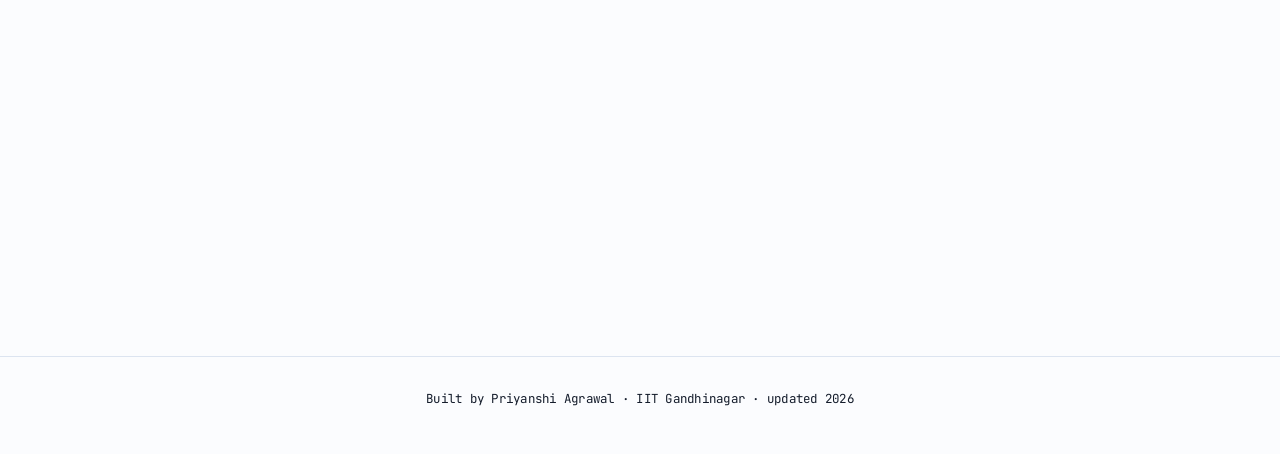
==== commit 849656af: "Update record section to include publications" ====
--- a/index.html
+++ b/index.html
@@ -187,11 +187,24 @@
   </div>
 </section>
 
-<!-- ===================== RECORD (Conferences + Positions) ===================== -->
+<!-- ===================== RECORD (Publications + Conferences + Positions) ===================== -->
 <section id="record" class="section alt">
   <div class="section-head">
     <p class="eyebrow mono">04 — Record</p>
-    <h2>Conferences, talks &amp; service</h2>
+    <h2>Publications, talks &amp; service</h2>
+  </div>
+
+  <!-- NEW: Publications -->
+  <div class="record-col" style="margin-bottom: 2.5rem;">
+    <h3 class="mono">Publications</h3>
+    <ul class="timeline">
+      <li>
+        <span class="mono">YEAR</span>
+        <strong>Faster Algorithms for Finding Small Induced Patterns in Sparse Host Graphs</strong> — P. Agrawal, B. Komarath, IIT Gandhinagar / preprint<br>
+        <a href="https://arxiv.org/abs/2610.00567" target="_blank" rel="noopener">arXiv</a> ·
+        <a href="https://arxiv.org/pdf/2610.00567" target="_blank" rel="noopener">PDF</a>
+      </li>
+    </ul>
   </div>
 
   <div class="record-grid">
@@ -203,7 +216,6 @@
         <li><span class="mono">2024</span> FSTTCS — IIT Gandhinagar</li>
         <li><span class="mono">2024</span> Frontiers of Geometric Algorithms — IISc Bangalore</li>
       </ul>
-      <p class="note">Papers and preprints are on the way — this list will grow.</p>
     </div>
     <div class="record-col">
       <h3 class="mono">Positions of responsibility</h3>
@@ -219,9 +231,7 @@
   <div class="record-photo">
     <img src="images/IISc.jpeg" alt="IISc Bangalore campus building" loading="lazy">
   </div>
-</section>
-
-<!-- ===================== ACHIEVEMENTS ===================== -->
+</section><!-- ===================== ACHIEVEMENTS ===================== -->
 <section id="achievements" class="section">
   <div class="section-head">
     <p class="eyebrow mono">05 — Achievements</p>
--- a/style.css
+++ b/style.css
@@ -19,9 +19,10 @@
   --edge: clamp(1.25rem, 5vw, 6rem);
 }
 
-*{box-sizing:border-box;}
-html{scroll-behavior:smooth; font-size:19px;}
+html { scroll-snap-type: y mandatory; scroll-behavior: smooth; }
+section { min-height: 100vh; scroll-snap-align: start; }
 body{
+
   margin:0;
   background:var(--paper);
   color:var(--ink);
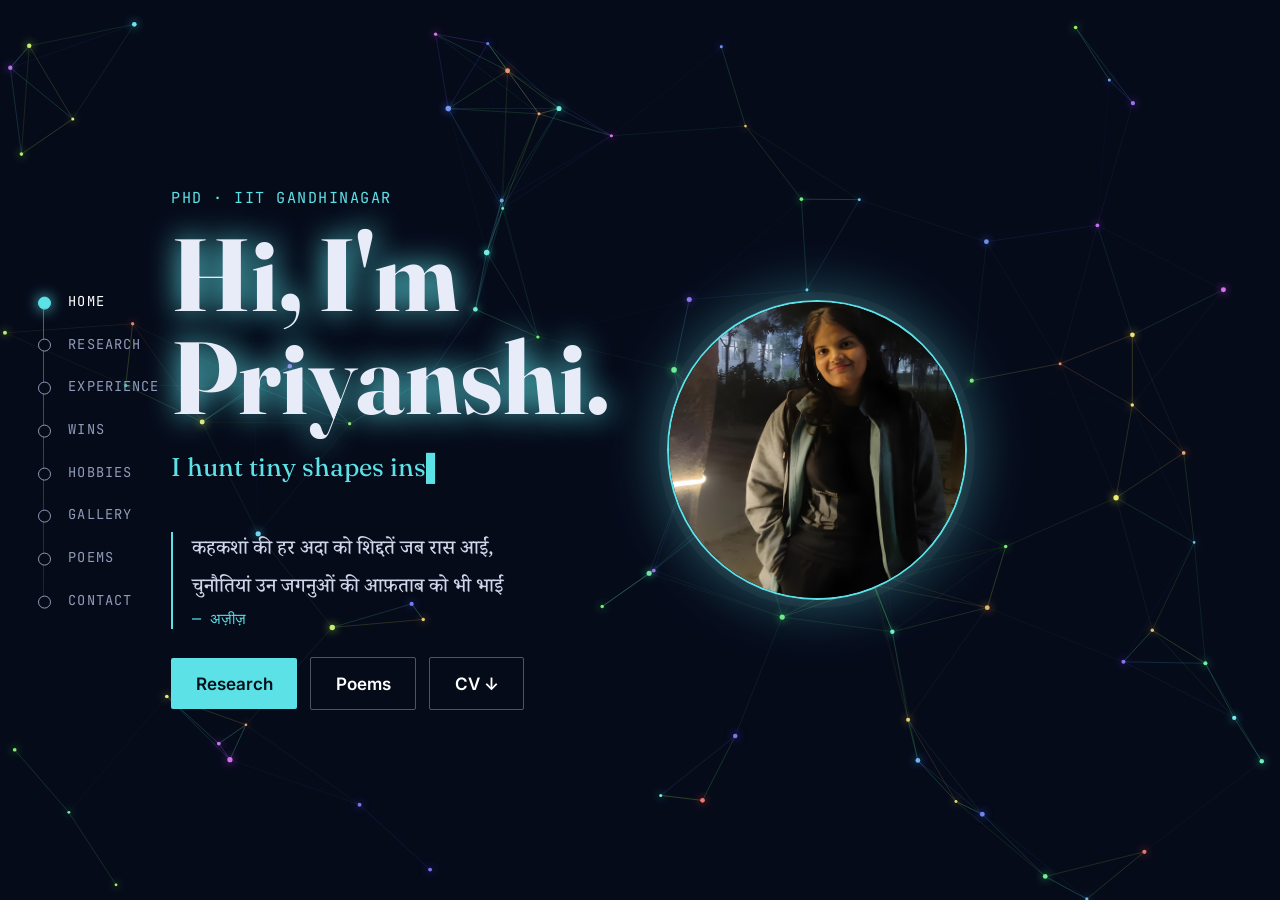
==== commit 167fb48f: "Add files via upload" ====
--- a/index.html
+++ b/index.html
@@ -1,369 +1,36 @@
 <!DOCTYPE html>
-<html lang="en">
-<head>
-<meta charset="UTF-8">
-<meta name="viewport" content="width=device-width, initial-scale=1.0">
-<title>Priyanshi Agrawal — Graph Algorithms &amp; Theoretical CS</title>
-<meta name="description" content="Priyanshi Agrawal — PhD researcher in graph algorithms and theoretical computer science at IIT Gandhinagar. Poet, musician, and lifelong learner.">
-<link rel="preconnect" href="https://fonts.googleapis.com">
-<link rel="preconnect" href="https://fonts.gstatic.com" crossorigin>
-<link href="https://fonts.googleapis.com/css2?family=Fraunces:ital,opsz,wght@0,9..144,400;0,9..144,500;0,9..144,600;0,9..144,700;1,9..144,500&family=Inter:wght@400;500;600;700&family=JetBrains+Mono:wght@400;500;600&family=Noto+Serif+Devanagari:wght@500;600&display=swap" rel="stylesheet">
-<link rel="stylesheet" href="style.css">
-</head>
+<html lang="en"><head>
+<meta charset="UTF-8"><meta name="viewport" content="width=device-width,initial-scale=1">
+<title>Priyanshi Agrawal</title>
+<meta name="description" content="Priyanshi Agrawal: PhD, graph algorithms, IIT Gandhinagar. Poet. Rapper. Cuber.">
+<link href="https://fonts.googleapis.com/css2?family=Fraunces:opsz,wght@9..144,500;9..144,700&family=Inter:wght@400;500;600&family=JetBrains+Mono:wght@400;600&family=Noto+Serif+Devanagari:wght@500&display=swap" rel="stylesheet">
+<link rel="stylesheet" href="style.css"></head>
 <body>
-
-<canvas id="hero-graph"></canvas>
-<div class="graph-watermark" aria-hidden="true"></div>
-
-<div class="doodle-layer" aria-hidden="true">
-  <svg class="doodle doodle-crane" style="color:#FF6B6B" viewBox="0 0 100 100"><path d="M15 70 L45 40 L40 20 L55 35 L85 25 L60 45 L70 75 L50 60 L30 80 Z" fill="none" stroke="currentColor" stroke-width="2" stroke-linejoin="round"/></svg>
-  <svg class="doodle doodle-cube" style="color:#4ECDC4" viewBox="0 0 100 100">
-    <path d="M20 35 L50 20 L80 35 L80 65 L50 80 L20 65 Z" fill="none" stroke="currentColor" stroke-width="2"/>
-    <path d="M20 35 L50 50 L80 35 M50 50 L50 80" fill="none" stroke="currentColor" stroke-width="2"/>
-  </svg>
-  <svg class="doodle doodle-flute" style="color:#FFD93D" viewBox="0 0 120 40">
-    <rect x="5" y="15" width="110" height="10" rx="5" fill="none" stroke="currentColor" stroke-width="2"/>
-    <circle cx="35" cy="20" r="2.5" fill="currentColor"/>
-    <circle cx="55" cy="20" r="2.5" fill="currentColor"/>
-    <circle cx="75" cy="20" r="2.5" fill="currentColor"/>
-    <circle cx="95" cy="20" r="2.5" fill="currentColor"/>
-  </svg>
-  <svg class="doodle doodle-guitar" style="color:#A78BFA" viewBox="0 0 80 140">
-    <circle cx="40" cy="95" r="30" fill="none" stroke="currentColor" stroke-width="2"/>
-    <circle cx="40" cy="95" r="12" fill="none" stroke="currentColor" stroke-width="1.5"/>
-    <path d="M32 66 Q22 45 30 10" fill="none" stroke="currentColor" stroke-width="2"/>
-    <path d="M48 66 Q58 45 50 10" fill="none" stroke="currentColor" stroke-width="2"/>
-    <line x1="40" y1="10" x2="40" y2="66" stroke="currentColor" stroke-width="1"/>
-  </svg>
-  <svg class="doodle doodle-mic" style="color:#FF9F5B" viewBox="0 0 60 120">
-    <rect x="20" y="5" width="20" height="45" rx="10" fill="none" stroke="currentColor" stroke-width="2"/>
-    <path d="M10 40 Q10 65 30 65 Q50 65 50 40" fill="none" stroke="currentColor" stroke-width="2"/>
-    <line x1="30" y1="65" x2="30" y2="90" stroke="currentColor" stroke-width="2"/>
-    <line x1="15" y1="90" x2="45" y2="90" stroke="currentColor" stroke-width="2"/>
-  </svg>
-  <svg class="doodle doodle-cube2" style="color:#5BC0FF" viewBox="0 0 100 100">
-    <path d="M20 35 L50 20 L80 35 L80 65 L50 80 L20 65 Z" fill="none" stroke="currentColor" stroke-width="2"/>
-    <path d="M20 35 L50 50 L80 35 M50 50 L50 80" fill="none" stroke="currentColor" stroke-width="2"/>
-  </svg>
-</div>
-
-<nav id="site-nav">
-  <a href="#home" class="nav-mark">PA</a>
-  <button id="nav-toggle" aria-label="Toggle menu">
-    <span></span><span></span><span></span>
-  </button>
-  <ul id="nav-links">
-    <li><a href="#about">About</a></li>
-    <li><a href="#research">Research</a></li>
-    <li><a href="#teaching">Teaching</a></li>
-    <li><a href="#record">Record</a></li>
-    <li><a href="#achievements">Achievements</a></li>
-    <li><a href="#creative">Creative</a></li>
-    <li><a href="#contact">Contact</a></li>
-  </ul>
-</nav>
-
-<!-- ===================== HERO ===================== -->
-<header id="home" class="section hero">
-  <div class="hero-inner hero-inner-split">
-    <div class="hero-copy">
-      <p class="eyebrow mono">Theoretical Computer Science · IIT Gandhinagar</p>
-      <h1 class="hero-title">Priyanshi<br>Agrawal</h1>
-      <p class="hero-sub">I look for hidden shapes inside graphs, and how fast we can find
-        them. Off the page, I write poetry, rap, and pick up any instrument or puzzle
-        I can get my hands on.</p>
-      <div class="hero-actions">
-        <a href="#research" class="btn btn-primary">See my research</a>
-        <a href="CV_Priyanshi.pdf" class="btn btn-ghost" download>Download CV ↓</a>
-      </div>
-      <blockquote class="hero-quote">
-        <p class="devanagari">कहकशां की हर अदा को शिद्दतें जब रास आईं,<br>
-          चुनौतियां उन जगनुओं की आफ़ताब को भी भाईं</p>
-        <cite class="mono">— अज़ीज़</cite>
-      </blockquote>
-    </div>
-    <div class="hero-photo">
-      <div class="hero-photo-ring">
-        <img src="images/portrait-main.jpeg" alt="Priyanshi Agrawal" loading="lazy">
-      </div>
-    </div>
-  </div>
-  <div class="scroll-cue mono">scroll<span>↓</span></div>
-</header>
-
-<!-- ===================== ABOUT ===================== -->
-<section id="about" class="section">
-  <div class="section-head">
-    <p class="eyebrow mono">01 — About</p>
-    <h2>Equations by day, poems by night</h2>
-  </div>
-  <div class="about-grid">
-    <div class="about-photo">
-      <div class="photo-frame">
-        <img src="images/poet.jpeg" alt="Priyanshi Agrawal" loading="lazy">
-      </div>
-    </div>
-    <div class="about-text">
-      <p>I'm a PhD student in Computer Science at <strong>IIT Gandhinagar</strong>,
-        working in theoretical computer science — specifically on algorithms
-        for finding small patterns inside large graphs.</p>
-      <p>My path here wasn't straight. I did a B.Sc. in Mathematics at
-        St. Xavier's College, Ahmedabad, then an M.Sc. in Mathematics at IIT Gandhinagar.
-        Somewhere along the way, I got pulled toward the algorithmic side of math —
-        the point where a proof turns into something you can actually run.</p>
-      <p>Outside the department, I'm a core member of the <strong>Ahmedabad Literary
-        Society</strong> and outgoing Secretary of the Literary Club at IIT Gandhinagar.
-        Research and poetry feel like the same instinct to me, just pointed in two
-        directions — both are about finding structure in something that looks messy
-        at first.</p>
-      <div class="edu-list">
-        <div class="edu-row">
-          <span class="edu-year mono">2024–</span>
-          <span class="edu-what">PhD, Computer Science — IIT Gandhinagar</span>
-        </div>
-        <div class="edu-row">
-          <span class="edu-year mono">2022–24</span>
-          <span class="edu-what">M.Sc. Mathematics — IIT Gandhinagar</span>
-        </div>
-        <div class="edu-row">
-          <span class="edu-year mono">2019–22</span>
-          <span class="edu-what">B.Sc. Mathematics — St. Xavier's College, Ahmedabad</span>
-        </div>
-      </div>
-    </div>
-  </div>
+<canvas id="bg"></canvas>
+<nav id="nav"></nav>
+<main>
+<section class="page" id="home">
+  <div class="home-grid"><div>
+    <p class="lbl">PhD · IIT Gandhinagar</p>
+    <h1>Hi, I'm<br>Priyanshi.</h1>
+    <p class="typed" id="typed"></p>
+    <blockquote id="quote"></blockquote>
+    <p><a class="btn" href="#research">Research</a> <a class="btn ghost" href="#poems">Poems</a> <a class="btn ghost" href="CV_Priyanshi.pdf" download>CV ↓</a></p>
+  </div><div class="me"><img src="images/portrait-main.jpeg" alt="Priyanshi"></div></div>
 </section>
-
-<!-- ===================== RESEARCH ===================== -->
-<section id="research" class="section alt">
-  <div class="section-head">
-    <p class="eyebrow mono">02 — Research</p>
-    <h2>Finding small patterns inside big graphs</h2>
-  </div>
-
-  <div class="research-current">
-    <span class="tag mono">current focus</span>
-    <p>Give me a large graph and a small pattern — a path, a cycle, some fixed shape —
-      and I want to know how fast we can tell if that pattern sits inside it, as an
-      <strong>induced subgraph</strong>. I work with polynomial-based methods and
-      exploit <strong>automorphism parity</strong> to speed up detection, with a close
-      eye on patterns like <span class="mono">P₇</span> and <span class="mono">C₇</span>.</p>
-  </div>
-
-  <div class="thesis-block">
-    <span class="tag mono">master's thesis · 2023–24</span>
-    <h3>Mathematical Structures in Data and Music</h3>
-    <div class="thesis-cols">
-      <div class="thesis-col">
-        <h4>Semester I — Data</h4>
-        <p>I studied single-linkage clustering on high-dimensional data, coded it up
-          in Python, and ran it on real institutional datasets.</p>
-      </div>
-      <div class="thesis-col">
-        <h4>Semester II — Music</h4>
-        <p>I looked at how to rank Swara permutations in Rev-Colex order and their
-          metrical patterns, and built the ranking algorithms in Python.</p>
-      </div>
-    </div>
-  </div>
-
-  <div class="research-photo">
-    <img src="images/IIScpoem.jpeg" alt="A conference talk slide with a poem about Alice and Bob, at IISc Bangalore" loading="lazy">
-    <p class="photo-caption mono">even our conferences quote poetry — Frontiers of Graph Algorithms, IISc Bangalore</p>
-  </div>
-</section>
-
-<!-- ===================== TEACHING ===================== -->
-<section id="teaching" class="section">
-  <div class="section-head">
-    <p class="eyebrow mono">03 — Teaching</p>
-    <h2>Time in front of the classroom</h2>
-  </div>
-  <div class="teaching-card">
-    <span class="tag mono">4 semesters</span>
-    <p>I've worked as a Teaching Assistant for four semesters at IIT Gandhinagar,
-      helping students work through course material, grading, and running
-      problem-solving sessions. Course details coming soon.</p>
-  </div>
-</section>
-
-<!-- ===================== RECORD (Publications + Conferences + Positions) ===================== -->
-<section id="record" class="section alt">
-  <div class="section-head">
-    <p class="eyebrow mono">04 — Record</p>
-    <h2>Publications, talks &amp; service</h2>
-  </div>
-
-  <!-- NEW: Publications -->
-  <div class="record-col" style="margin-bottom: 2.5rem;">
-    <h3 class="mono">Publications</h3>
-    <ul class="timeline">
-      <li>
-        <span class="mono">YEAR</span>
-        <strong>Faster Algorithms for Finding Small Induced Patterns in Sparse Host Graphs</strong> — P. Agrawal, B. Komarath, IIT Gandhinagar / preprint<br>
-        <a href="https://arxiv.org/abs/2610.00567" target="_blank" rel="noopener">arXiv</a> ·
-        <a href="https://arxiv.org/pdf/2610.00567" target="_blank" rel="noopener">PDF</a>
-      </li>
-    </ul>
-  </div>
-
-  <div class="record-grid">
-    <div class="record-col">
-      <h3 class="mono">Academic visits &amp; conferences</h3>
-      <ul class="timeline">
-        <li><span class="mono">2026</span> FSTTCS — BITS Pilani, Goa Campus</li>
-        <li><span class="mono">2025</span> Frontiers of Graph Algorithms — IISc Bangalore</li>
-        <li><span class="mono">2024</span> FSTTCS — IIT Gandhinagar</li>
-        <li><span class="mono">2024</span> Frontiers of Geometric Algorithms — IISc Bangalore</li>
-      </ul>
-    </div>
-    <div class="record-col">
-      <h3 class="mono">Positions of responsibility</h3>
-      <ul class="timeline">
-        <li><span class="mono">2025–26</span> Secretary, Literary Club, IIT Gandhinagar</li>
-        <li><span class="mono">2025–26</span> Co-organiser, CS Theory Seminar Series</li>
-        <li><span class="mono">2024</span> Content Analyst, TEDxIITGandhinagar</li>
-        <li><span class="mono">—</span> Core Member, Ahmedabad Literary Society</li>
-      </ul>
-    </div>
-  </div>
-
-  <div class="record-photo">
-    <img src="images/IISc.jpeg" alt="IISc Bangalore campus building" loading="lazy">
-  </div>
-</section><!-- ===================== ACHIEVEMENTS ===================== -->
-<section id="achievements" class="section">
-  <div class="section-head">
-    <p class="eyebrow mono">05 — Achievements</p>
-    <h2>Academic, cultural, and beyond</h2>
-  </div>
-
-  <div class="ach-grid">
-    <div class="ach-card">
-      <h3 class="mono">Academic</h3>
-      <ul>
-        <li><strong>World Rank 47, State Rank 1</strong> — International Informatics Olympiad, 2017</li>
-        <li>Admitted to the Early Admit M.Sc. Program, IIT Gandhinagar (1 of 500 applicants), 2022</li>
-        <li>Certified, A.R. Rao Mathematics Competition, 2022</li>
-        <li>Zonal Topper, Mimamsa — IISER Pune, 2022</li>
-        <li>Gold Medalist, Insight Coding Competition, L.D. Engineering College — 2020, 2022</li>
-      </ul>
-    </div>
-    <div class="ach-card">
-      <h3 class="mono">Cultural</h3>
-      <ul>
-        <li>Winner, Annual Poetry Competition <em>Unkahi</em>, IIT Gandhinagar — 2023, 2024, 2025, 2026</li>
-        <li>Winner, Kavyanjali Poetry Competition — PDEU</li>
-        <li>Wrote &amp; directed the winning Street Play, Inter IIT Cultural Meet 7.0 — 2024</li>
-        <li>Participant, Inter IIT Cultural Meet 8.0</li>
-        <li>Top 16 Poets of India, Kshitij Poetry Foundation — 2023</li>
-        <li>Winner, Poetry Competition, DA-IICT Cultural Meet — 2025</li>
-      </ul>
-    </div>
-    <div class="ach-card">
-      <h3 class="mono">Leadership, service &amp; sports</h3>
-      <ul>
-        <li>NCC — 'A' Grade in B &amp; C certificates; Leading Cadet, trained junior cadets at CATC, 2021–22</li>
-        <li>NSS — Volunteer, community outreach and social service, 2019–22</li>
-        <li>Bronze Medalist (×2), State Wushu Championship — 2014–15</li>
-        <li>Gold Medalist (×2), District Wushu Championship — 2014–15</li>
-      </ul>
-    </div>
-  </div>
-
-  <div class="ach-photo">
-    <img src="images/street.jpeg" alt="Team photo from Inter IIT Cultural Meet street play" loading="lazy">
-    <p class="photo-caption mono">Inter IIT Cultural Meet — the street play crew</p>
-  </div>
-</section>
-
-<!-- ===================== CREATIVE ===================== -->
-<section id="creative" class="section creative-section">
-  <div class="section-head">
-    <p class="eyebrow mono">06 — Creative</p>
-    <h2>What I do when I'm not proving things</h2>
-    <p class="creative-intro">Poetry is where it started. But I get restless, and
-      I'll pick up almost anything with a learning curve.</p>
-  </div>
-
-  <div class="creative-photo">
-    <img src="images/flute.jpeg" alt="Priyanshi performing spoken word on stage" loading="lazy">
-  </div>
-
-  <div class="creative-grid">
-    <a href="poetry.html" class="creative-card creative-card-link">
-      <span class="tag mono">blog</span>
-      <h3>Read my poems →</h3>
-      <p>A growing collection of my poetry. New pieces posted as I write them.</p>
-    </a>
-    <div class="creative-card">
-      <span class="tag mono">performance</span>
-      <h3>Rap</h3>
-      <p>I write and perform rap — same instinct as poetry, just with a beat under it.</p>
-    </div>
-    <div class="creative-card">
-      <span class="tag mono">music</span>
-      <h3>Instruments</h3>
-      <p>Self-taught on flute, guitar, harmonium, and kalimba. I love the learning
-        almost as much as the playing.</p>
-    </div>
-    <div class="creative-card">
-      <span class="tag mono">puzzles</span>
-      <h3>Speedcubing</h3>
-      <p>I solve Rubik's cubes — including 2×2 and 3×3 blindfolded — plus a few
-        other twisty puzzles.</p>
-    </div>
-    <div class="creative-card creative-card-image">
-      <img src="images/peacock.jpeg" alt="A handmade 3D origami peacock" loading="lazy">
-      <div class="creative-card-body">
-        <span class="tag mono">craft</span>
-        <h3>3D origami</h3>
-        <p>Folding paper into modular 3D forms — a different kind of structure.</p>
-      </div>
-    </div>
-    <div class="creative-card">
-      <span class="tag mono">off duty</span>
-      <h3>Reading &amp; staying active</h3>
-      <p>An avid reader, and a regular at the gym, the pool, and on a bicycle.</p>
-    </div>
-  </div>
-
-  <div class="creative-photo-row">
-    <img src="images/kavyanjali.png" alt="Priyanshi at the Kavyanjali poetry event" loading="lazy">
-    <img src="images/feministlitfest.jpeg" alt="Feminist Lit Fest poster featuring Priyanshi" loading="lazy">
-  </div>
-</section>
-
-<!-- ===================== CONTACT ===================== -->
-<section id="contact" class="section contact-section">
-  <div class="section-head">
-    <p class="eyebrow mono">07 — Contact</p>
-    <h2>Let's talk graphs, papers, or poems</h2>
-  </div>
-  <div class="contact-links">
-    <a href="mailto:agrawalpriyanshi@iitgn.ac.in" class="contact-link">
-      <span class="mono">email</span>
-      <span>agrawalpriyanshi@iitgn.ac.in</span>
-    </a>
-    <a href="https://www.linkedin.com/in/priyanshicode/" target="_blank" rel="noopener" class="contact-link">
-      <span class="mono">linkedin</span>
-      <span>linkedin.com/in/priyanshicode</span>
-    </a>
-    <a href="https://www.instagram.com/kalakaarazeez/" target="_blank" rel="noopener" class="contact-link">
-      <span class="mono">instagram</span>
-      <span>@kalakaarazeez</span>
-    </a>
-    <span class="contact-link contact-disabled">
-      <span class="mono">scholar</span>
-      <span>coming soon</span>
-    </span>
-  </div>
-</section>
-
-<footer class="mono">
-  <p>Built by Priyanshi Agrawal · IIT Gandhinagar · updated 2026</p>
-</footer>
-
-<script src="script.js"></script>
-</body>
-</html>
+<section class="page" id="research"><h2>Research</h2>
+  <p class="big" id="r-now"></p><h3>Master's thesis · Data &amp; Music</h3><div class="two" id="r-thesis"></div>
+  <h3>Papers &amp; preprints</h3><ul class="rows" id="r-pre"></ul>
+  <h3>Conferences</h3><ul class="rows" id="r-conf"></ul></section>
+<section class="page" id="experience"><h2>Experience</h2>
+  <div class="two"><div><h3>Teaching</h3><ul class="rows" id="e-ta"></ul><h3>Roles</h3><ul class="rows" id="e-roles"></ul></div>
+  <div><h3>Education</h3><ul class="rows" id="e-edu"></ul></div></div></section>
+<section class="page" id="wins"><h2>Wins</h2><div class="three" id="w-grid"></div></section>
+<section class="page" id="hobbies"><h2>Hobbies</h2><div class="cards" id="h-grid"></div></section>
+<section class="page" id="gallery"><h2>Gallery</h2><div class="masonry" id="g-grid"></div></section>
+<section class="page" id="poems"><h2>Poems</h2><ul class="rows poems" id="p-list"></ul></section>
+<section class="page" id="contact"><h2>Say hi</h2><ul class="rows big" id="c-list"></ul></section>
+</main>
+<div id="modal"><div id="mbox"></div></div>
+<script src="data.js"></script><script src="script.js"></script>
+</body></html>
--- a/style.css
+++ b/style.css
@@ -1,583 +1,52 @@
-/* ============ TOKENS ============ */
-:root{
-  --navy-950:#0A1628;
-  --navy-800:#13294B;
-  --navy-700:#1B3A66;
-  --blue-accent:#3E7BFA;
-  --blue-soft:#E7EFFD;
-  --paper:#FBFCFE;
-  --alt-bg:#F2F6FC;
-  --ink:#141C2B;
-  --muted:#5B6B7E;
-  --line:#DCE4F0;
-
-  --font-display:'Fraunces', Georgia, serif;
-  --font-body:'Inter', -apple-system, sans-serif;
-  --font-mono:'JetBrains Mono', monospace;
-
-  --section-pad: clamp(4rem, 8vw, 7rem);
-  --edge: clamp(1.25rem, 5vw, 6rem);
-}
-
-html { scroll-snap-type: y mandatory; scroll-behavior: smooth; }
-section { min-height: 100vh; scroll-snap-align: start; }
-body{
-
-  margin:0;
-  background:var(--paper);
-  color:var(--ink);
-  font-family:var(--font-body);
-  line-height:1.65;
-  -webkit-font-smoothing:antialiased;
-}
-@media (max-width: 600px){
-  html{ font-size:17px; }
-}
-.mono{font-family:var(--font-mono); letter-spacing:0.02em;}
-h1,h2,h3,h4{
-  font-family:var(--font-display);
-  font-weight:600;
-  line-height:1.15;
-  margin:0 0 0.5em;
-  color:var(--navy-950);
-}
-p{margin:0 0 1em; color:var(--ink);}
-a{color:inherit;}
-ul{margin:0; padding:0; list-style:none;}
-strong{color:var(--navy-800); font-weight:600;}
-em{color:var(--muted); font-style:italic;}
-
-@media (prefers-reduced-motion: reduce){
-  html{scroll-behavior:auto;}
-  *{animation-duration:0.01ms !important; animation-iteration-count:1 !important; transition-duration:0.01ms !important;}
-}
-
-/* ============ HERO CANVAS (signature element) ============ */
-#hero-graph{
-  position:absolute;
-  top:0; left:0;
-  width:100%;
-  height:100vh;
-  display:block;
-  background:var(--navy-950);
-}
-
-/* ============ NAV ============ */
-#site-nav{
-  position:fixed;
-  top:0; left:0; right:0;
-  z-index:100;
-  display:flex;
-  align-items:center;
-  justify-content:space-between;
-  padding:1.25rem var(--edge);
-  mix-blend-mode:normal;
-}
-.nav-mark{
-  font-family:var(--font-display);
-  font-weight:700;
-  font-size:1.1rem;
-  color:#fff;
-  text-decoration:none;
-  border:1.5px solid rgba(255,255,255,0.35);
-  width:2.4rem; height:2.4rem;
-  display:flex; align-items:center; justify-content:center;
-  border-radius:50%;
-}
-#nav-links{
-  display:flex;
-  gap:2.25rem;
-  transition:transform 0.3s ease;
-}
-#nav-links a{
-  color:#fff;
-  text-decoration:none;
-  font-size:0.92rem;
-  font-weight:500;
-  opacity:0.85;
-  position:relative;
-  padding-bottom:2px;
-}
-#nav-links a:hover{opacity:1;}
-#nav-links a::after{
-  content:"";
-  position:absolute; left:0; bottom:-3px;
-  width:0; height:1px;
-  background:var(--blue-accent);
-  transition:width 0.25s ease;
-}
-#nav-links a:hover::after{width:100%;}
-#nav-toggle{
-  display:none;
-  flex-direction:column;
-  gap:5px;
-  background:none; border:none; cursor:pointer;
-  padding:0.4rem;
-}
-#nav-toggle span{
-  width:22px; height:2px; background:#fff; display:block;
-}
-
-body.scrolled #site-nav{
-  background:rgba(10,22,40,0.85);
-  backdrop-filter:blur(10px);
-  box-shadow:0 1px 0 rgba(255,255,255,0.06);
-}
-
-/* ============ HERO ============ */
-.hero{
-  position:relative;
-  min-height:100vh;
-  display:flex;
-  flex-direction:column;
-  justify-content:center;
-  padding:0 var(--edge);
-  color:#fff;
-  overflow:hidden;
-}
-.hero-inner{ max-width:760px; position:relative; z-index:2; }
-.eyebrow{
-  color:var(--blue-accent);
-  font-size:0.85rem;
-  text-transform:uppercase;
-  margin-bottom:1.25rem;
-  display:inline-block;
-}
-.hero-title{
-  font-size:clamp(3rem, 9vw, 6rem);
-  color:#fff;
-  margin-bottom:1.25rem;
-  letter-spacing:-0.01em;
-}
-.hero-sub{
-  font-size:clamp(1.05rem, 1.6vw, 1.25rem);
-  color:rgba(255,255,255,0.78);
-  max-width:560px;
-  margin-bottom:2.25rem;
-}
-.hero-actions{ display:flex; gap:1rem; flex-wrap:wrap; margin-bottom:3.5rem; }
-.btn{
-  padding:0.85rem 1.6rem;
-  border-radius:2px;
-  text-decoration:none;
-  font-weight:600;
-  font-size:0.95rem;
-  transition:all 0.2s ease;
-  display:inline-block;
-}
-.btn-primary{ background:var(--blue-accent); color:#fff; }
-.btn-primary:hover{ background:#5b8fff; transform:translateY(-1px); }
-.btn-ghost{ border:1px solid rgba(255,255,255,0.3); color:#fff; }
-.btn-ghost:hover{ border-color:#fff; background:rgba(255,255,255,0.06); }
-
-.hero-stats{
-  display:flex;
-  gap:clamp(1.5rem, 4vw, 3rem);
-  border-top:1px solid rgba(255,255,255,0.15);
-  padding-top:1.5rem;
-}
-.hero-stats > div{ display:flex; flex-direction:column; gap:0.3rem; }
-.stat-num{ color:var(--blue-accent); font-size:1.1rem; font-weight:600; }
-.stat-label{ color:rgba(255,255,255,0.6); font-size:0.78rem; }
-
-.scroll-cue{
-  position:absolute; bottom:2rem; left:var(--edge);
-  color:rgba(255,255,255,0.55);
-  font-size:0.8rem;
-  z-index:2;
-  display:flex; gap:0.4rem; align-items:center;
-}
-.scroll-cue span{ animation:bob 1.8s ease-in-out infinite; }
-@keyframes bob{ 0%,100%{transform:translateY(0);} 50%{transform:translateY(4px);} }
-
-/* ============ SECTIONS ============ */
-.section{
-  padding:var(--section-pad) var(--edge);
-  position:relative;
-}
-.section.alt{ background:var(--alt-bg); }
-.section-head{ max-width:780px; margin-bottom:3rem; }
-.section-head h2{ font-size:clamp(1.7rem, 3.4vw, 2.6rem); }
-.section-head .eyebrow{ color:var(--blue-accent); }
-
-/* ============ ABOUT ============ */
-.about-grid{
-  display:grid;
-  grid-template-columns:260px 1fr;
-  gap:3.5rem;
-  align-items:start;
-}
-.photo-frame{
-  aspect-ratio:1;
-  background:var(--navy-950);
-  border-radius:4px;
-  display:flex; align-items:center; justify-content:center;
-  overflow:hidden;
-}
-.avatar-graph{ width:70%; height:70%; }
-.avatar-graph .node{ fill:#fff; opacity:0.85; }
-.avatar-graph .node-accent{ fill:var(--blue-accent); opacity:1; }
-.avatar-graph .edge{ stroke:rgba(255,255,255,0.35); stroke-width:1.5; }
-.photo-caption{
-  text-align:center; color:var(--muted); font-size:0.75rem; margin-top:0.75rem;
-}
-.about-text p{ color:var(--ink); max-width:620px; }
-.edu-list{ margin-top:2rem; border-top:1px solid var(--line); padding-top:1.5rem; }
-.edu-row{
-  display:flex; gap:1.25rem; padding:0.6rem 0;
-  border-bottom:1px solid var(--line);
-  font-size:0.95rem;
-}
-.edu-row:last-child{ border-bottom:none; }
-.edu-year{ color:var(--blue-accent); flex:0 0 70px; font-size:0.85rem; }
-
-/* ============ RESEARCH ============ */
-.tag{
-  display:inline-block;
-  background:var(--navy-950);
-  color:#fff;
-  padding:0.3rem 0.75rem;
-  border-radius:2px;
-  font-size:0.72rem;
-  text-transform:uppercase;
-  margin-bottom:1rem;
-}
-.research-current{ max-width:780px; margin-bottom:3rem; }
-.research-current p{ font-size:1.05rem; }
-.thesis-block{
-  border-top:1px solid var(--line);
-  padding-top:2rem;
-}
-.thesis-block h3{ font-size:1.3rem; margin-bottom:1.5rem; }
-.thesis-cols{
-  display:grid;
-  grid-template-columns:1fr 1fr;
-  gap:2.5rem;
-}
-.thesis-col h4{
-  font-family:var(--font-body);
-  font-size:0.95rem;
-  font-weight:700;
-  color:var(--blue-accent);
-  margin-bottom:0.5rem;
-}
-.thesis-col p{ font-size:0.95rem; color:var(--muted); }
-
-/* ============ RECORD ============ */
-.record-grid{
-  display:grid;
-  grid-template-columns:1fr 1fr;
-  gap:3rem;
-}
-.record-col h3{ font-size:0.9rem; text-transform:uppercase; color:var(--blue-accent); margin-bottom:1.25rem; font-weight:600;}
-.timeline li{
-  display:flex; gap:1rem;
-  padding:0.7rem 0;
-  border-bottom:1px solid var(--line);
-  font-size:0.95rem;
-}
-.timeline li span.mono{ flex:0 0 55px; color:var(--muted); font-size:0.82rem; }
-.note{ margin-top:1.25rem; font-size:0.85rem; color:var(--muted); font-style:italic; }
-
-/* ============ ACHIEVEMENTS ============ */
-.ach-grid{
-  display:grid;
-  grid-template-columns:repeat(3, 1fr);
-  gap:1.75rem;
-}
-.ach-card{
-  background:var(--paper);
-  border:1px solid var(--line);
-  border-radius:4px;
-  padding:1.75rem;
-}
-.ach-card h3{
-  font-size:0.85rem; text-transform:uppercase; color:var(--blue-accent);
-  font-weight:700; margin-bottom:1.1rem;
-}
-.ach-card li{
-  font-size:0.9rem;
-  padding:0.55rem 0;
-  border-bottom:1px solid var(--line);
-}
-.ach-card li:last-child{ border-bottom:none; }
-
-/* ============ CREATIVE ============ */
-.creative-section{ background:var(--navy-950); color:#fff; }
-.creative-section h2, .creative-section .eyebrow{ color:#fff; }
-.creative-section .eyebrow{ color:var(--blue-accent); }
-.creative-intro{ color:rgba(255,255,255,0.7); max-width:560px; }
-.creative-grid{
-  display:grid;
-  grid-template-columns:repeat(3, 1fr);
-  gap:1.5rem;
-}
-.creative-card{
-  background:rgba(255,255,255,0.04);
-  border:1px solid rgba(255,255,255,0.1);
-  border-radius:4px;
-  padding:1.75rem;
-  transition:border-color 0.2s ease, transform 0.2s ease;
-}
-.creative-card:hover{
-  border-color:var(--blue-accent);
-  transform:translateY(-3px);
-}
-.creative-card h3{ color:#fff; font-size:1.15rem; }
-.creative-card p{ color:rgba(255,255,255,0.65); font-size:0.9rem; margin-bottom:0; }
-.creative-card .tag{ background:var(--blue-accent); }
-
-/* ============ CONTACT ============ */
-.contact-section{ text-align:left; }
-.contact-links{
-  display:flex; flex-direction:column;
-  max-width:560px;
-  border-top:1px solid var(--line);
-}
-.contact-link{
-  display:flex; justify-content:space-between; align-items:center;
-  padding:1.25rem 0;
-  border-bottom:1px solid var(--line);
-  text-decoration:none;
-  font-size:1rem;
-  transition:padding-left 0.2s ease;
-}
-.contact-link:hover{ padding-left:0.5rem; color:var(--blue-accent); }
-.contact-link span:first-child{ color:var(--blue-accent); font-size:0.8rem; }
-.contact-disabled{ color:var(--muted); cursor:default; }
-.contact-disabled:hover{ padding-left:0; color:var(--muted); }
-
-footer{
-  text-align:center;
-  padding:2rem var(--edge);
-  color:var(--muted);
-  font-size:0.78rem;
-  border-top:1px solid var(--line);
-}
-
-/* ============ RESPONSIVE ============ */
-@media (max-width: 860px){
-  .about-grid{ grid-template-columns:1fr; }
-  .photo-frame{ max-width:220px; }
-  .thesis-cols{ grid-template-columns:1fr; }
-  .record-grid{ grid-template-columns:1fr; }
-  .ach-grid{ grid-template-columns:1fr; }
-  .creative-grid{ grid-template-columns:1fr 1fr; }
-}
-@media (max-width: 600px){
-  .creative-grid{ grid-template-columns:1fr; }
-  #nav-links{
-    position:fixed;
-    top:0; right:0;
-    height:100vh;
-    width:min(70vw, 280px);
-    background:var(--navy-950);
-    flex-direction:column;
-    justify-content:center;
-    align-items:flex-start;
-    gap:1.75rem;
-    padding:2rem;
-    transform:translateX(100%);
-    z-index:99;
-  }
-  #nav-links.open{ transform:translateX(0); }
-  #nav-toggle{ display:flex; }
-  .hero-stats{ flex-wrap:wrap; row-gap:1.25rem; }
-}
-
-/* focus visibility */
-a:focus-visible, button:focus-visible{
-  outline:2px solid var(--blue-accent);
-  outline-offset:3px;
-}
-
-/* ============ SUBTLE NEON GRAPH WATERMARK (behind light sections) ============ */
-.graph-watermark{
-  position:fixed;
-  inset:0;
-  z-index:-1;
-  pointer-events:none;
-  opacity:0.5;
-  background-image:
-    radial-gradient(circle at 8% 18%, rgba(62,123,250,0.16) 0, transparent 2.5px),
-    radial-gradient(circle at 22% 62%, rgba(62,123,250,0.14) 0, transparent 2.5px),
-    radial-gradient(circle at 38% 30%, rgba(62,123,250,0.13) 0, transparent 2.5px),
-    radial-gradient(circle at 55% 78%, rgba(62,123,250,0.15) 0, transparent 2.5px),
-    radial-gradient(circle at 72% 22%, rgba(62,123,250,0.13) 0, transparent 2.5px),
-    radial-gradient(circle at 88% 55%, rgba(62,123,250,0.16) 0, transparent 2.5px),
-    radial-gradient(circle at 92% 88%, rgba(62,123,250,0.13) 0, transparent 2.5px),
-    linear-gradient(112deg, transparent 49.6%, rgba(62,123,250,0.09) 49.7%, rgba(62,123,250,0.09) 49.9%, transparent 50%),
-    linear-gradient(66deg, transparent 29.6%, rgba(62,123,250,0.08) 29.7%, rgba(62,123,250,0.08) 29.9%, transparent 30%),
-    linear-gradient(150deg, transparent 69.6%, rgba(62,123,250,0.08) 69.7%, rgba(62,123,250,0.08) 69.9%, transparent 70%);
-  background-repeat:no-repeat;
-  background-size:100% 100%;
-}
-
-/* ============ HERO QUOTE ============ */
-.hero-quote{
-  margin:0;
-  padding-left:1.25rem;
-  border-left:2px solid var(--blue-accent);
-  max-width:520px;
-}
-.hero-quote .devanagari{
-  font-family:'Noto Serif Devanagari', serif;
-  font-size:1.15rem;
-  color:rgba(255,255,255,0.88);
-  line-height:1.9;
-  margin:0 0 0.6rem;
-}
-.hero-quote cite{
-  color:var(--blue-accent);
-  font-size:0.8rem;
-  font-style:normal;
-}
-
-/* ============ ABOUT PHOTO (real image) ============ */
-.photo-frame img{
-  width:100%; height:100%;
-  object-fit:cover;
-  display:block;
-}
-
-/* ============ SECTION PHOTOS ============ */
-.research-photo, .record-photo, .ach-photo{
-  margin-top:3rem;
-  max-width:640px;
-}
-.research-photo img, .record-photo img, .ach-photo img{
-  width:100%;
-  border-radius:4px;
-  display:block;
-  border:1px solid var(--line);
-}
-.photo-caption{
-  color:var(--muted);
-  font-size:0.78rem;
-  margin-top:0.6rem;
-}
-
-/* ============ CREATIVE SECTION PHOTOS ============ */
-.creative-photo{
-  max-width:900px;
-  margin:0 auto 3rem;
-  border-radius:4px;
-  overflow:hidden;
-  border:1px solid rgba(255,255,255,0.12);
-}
-.creative-photo img{ width:100%; display:block; }
-
-.creative-photo-row{
-  display:grid;
-  grid-template-columns:1fr 1fr;
-  gap:1.5rem;
-  margin-top:2.5rem;
-}
-.creative-photo-row img{
-  width:100%;
-  border-radius:4px;
-  border:1px solid rgba(255,255,255,0.12);
-  display:block;
-}
-
-.creative-card-link{
-  text-decoration:none;
-  display:block;
-  background:rgba(62,123,250,0.1) !important;
-  border-color:rgba(62,123,250,0.35) !important;
-}
-.creative-card-link h3{ color:#fff; }
-
-.creative-card-image{ padding:0; overflow:hidden; }
-.creative-card-image img{ width:100%; height:140px; object-fit:cover; display:block; }
-.creative-card-image .creative-card-body{ padding:1.25rem 1.5rem 1.5rem; }
-.creative-card-image p{ margin-bottom:0; }
-
-/* ============ POETRY PAGE ============ */
-.poetry-page{ background:var(--paper); }
-.poetry-nav{ background:var(--navy-950); }
-.poetry-hero{
-  background:var(--navy-950);
-  color:#fff;
-  padding-top:8rem;
-  padding-bottom:3.5rem;
-}
-.poetry-hero .eyebrow{ color:var(--blue-accent); }
-.hero-title-sm{
-  font-size:clamp(2.2rem, 5vw, 3.2rem);
-  color:#fff;
-}
-.poetry-hero .hero-sub{ color:rgba(255,255,255,0.7); max-width:520px; }
-
-.poem-list{ max-width:760px; margin:0 auto; }
-.poem-card{
-  border-bottom:1px solid var(--line);
-  padding:2rem 0;
-}
-.poem-card:first-child{ padding-top:0; }
-.poem-card h2{ font-size:1.4rem; margin-bottom:0.5rem; }
-.poem-excerpt{ color:var(--muted); font-style:italic; }
-
-@media (max-width: 700px){
-  .creative-photo-row{ grid-template-columns:1fr; }
-}
-
-/* ============ HERO SPLIT (photo + copy) ============ */
-.hero-inner-split{
-  display:flex;
-  align-items:center;
-  gap:clamp(2rem, 5vw, 5rem);
-  max-width:1100px;
-}
-.hero-copy{ flex:1 1 560px; max-width:640px; }
-.hero-photo{ flex:0 0 auto; position:relative; z-index:2; }
-.hero-photo-ring{
-  width:clamp(160px, 22vw, 260px);
-  height:clamp(160px, 22vw, 260px);
-  border-radius:50%;
-  overflow:hidden;
-  border:3px solid var(--blue-accent);
-  box-shadow:0 0 0 8px rgba(62,123,250,0.12), 0 0 40px rgba(255,107,107,0.15);
-}
-.hero-photo-ring img{
-  width:100%; height:100%;
-  object-fit:cover;
-  display:block;
-}
-@media (max-width: 780px){
-  .hero-inner-split{ flex-direction:column-reverse; align-items:flex-start; }
-}
-
-/* ============ TEACHING ============ */
-.teaching-card{
-  max-width:700px;
-  background:var(--alt-bg);
-  border:1px solid var(--line);
-  border-radius:4px;
-  padding:2rem;
-}
-.teaching-card p{ margin-bottom:0; font-size:1.05rem; }
-
-/* ============ DECORATIVE DOODLES ============ */
-.doodle-layer{
-  position:fixed;
-  inset:0;
-  z-index:-1;
-  pointer-events:none;
-  overflow:hidden;
-}
-.doodle{
-  position:absolute;
-  opacity:0.16;
-}
-.doodle-crane{ width:90px; top:12%; left:6%; }
-.doodle-cube{ width:70px; top:65%; left:10%; }
-.doodle-flute{ width:130px; top:22%; right:8%; transform:rotate(-15deg); }
-.doodle-guitar{ width:70px; top:55%; right:6%; }
-.doodle-mic{ width:55px; bottom:8%; left:20%; }
-.doodle-cube2{ width:60px; bottom:15%; right:20%; }
-
-@media (max-width: 780px){
-  .doodle{ opacity:0.1; }
-  .doodle-flute, .doodle-guitar{ display:none; }
-}
+:root{--accent:#5ce1e6;--bg:#060b1a;--ink:#e8ecf8;--mut:#8f9bb8}
+*{box-sizing:border-box}html{font-size:19px}
+body{margin:0;background:var(--bg);color:var(--ink);font:400 1rem/1.6 Inter,sans-serif;overflow:hidden;height:100vh}
+#bg{position:fixed;inset:0;z-index:0}
+h1,h2,h3{font-family:Fraunces,serif;margin:0}
+h1{font-size:clamp(3rem,8vw,5.5rem);line-height:1;text-shadow:0 0 30px var(--accent)}
+h2{font-size:clamp(2rem,4vw,3rem);margin-bottom:1.2rem;text-shadow:0 0 22px var(--accent)}
+h3{font:600 .75rem 'JetBrains Mono',monospace;text-transform:uppercase;letter-spacing:.12em;color:var(--accent);margin:2rem 0 .6rem}
+.lbl{font:.8rem 'JetBrains Mono',monospace;color:var(--accent);letter-spacing:.1em;text-transform:uppercase}
+main{position:relative;z-index:1}
+.page{position:fixed;inset:0;padding:5rem 3rem 3rem 9rem;overflow-y:auto;opacity:0;visibility:hidden;transform:translateY(14px);transition:.35s}
+.page.on{opacity:1;visibility:visible;transform:none}
+.page>*{max-width:980px}
+nav{position:fixed;left:2rem;top:50%;transform:translateY(-50%);z-index:5;display:flex;flex-direction:column;gap:1.3rem}
+nav:before{content:"";position:absolute;left:5px;top:6px;bottom:6px;width:1px;background:linear-gradient(var(--accent),transparent 130%);opacity:.5}
+nav a{position:relative;padding-left:1.6rem;font:.72rem 'JetBrains Mono',monospace;color:var(--mut);text-decoration:none;text-transform:uppercase;letter-spacing:.08em;transition:.2s}
+nav a:before{content:"";position:absolute;left:0;top:.35em;width:11px;height:11px;border-radius:50%;background:var(--bg);border:1.5px solid var(--mut);transition:.2s}
+nav a:hover,nav a.on{color:#fff}nav a.on:before{background:var(--accent);border-color:var(--accent);box-shadow:0 0 14px var(--accent)}
+.typed{font-size:1.35rem;min-height:2.2em;color:var(--accent);font-family:Fraunces,serif;margin:1rem 0}
+.typed:after{content:"▌";animation:b 1s steps(1) infinite}@keyframes b{50%{opacity:0}}
+blockquote{margin:1.5rem 0;padding-left:1rem;border-left:2px solid var(--accent);font:500 1.05rem/1.9 'Noto Serif Devanagari',serif;color:#cfd6ea}
+blockquote cite{display:block;font:.8rem 'JetBrains Mono';color:var(--accent);font-style:normal}
+.home-grid{display:flex;gap:3rem;align-items:center;max-width:1100px!important;min-height:80vh}
+.me{flex:0 0 auto}.me img{width:clamp(180px,24vw,300px);aspect-ratio:1;object-fit:cover;border-radius:50%;border:2px solid var(--accent);box-shadow:0 0 0 8px rgba(255,255,255,.04),0 0 60px color-mix(in srgb,var(--accent) 45%,transparent)}
+.btn{display:inline-block;padding:.6rem 1.3rem;background:var(--accent);color:#04101a;font-weight:600;text-decoration:none;border-radius:2px;margin:0 .4rem .5rem 0;font-size:.9rem}
+.btn.ghost{background:none;color:#fff;border:1px solid rgba(255,255,255,.3)}
+.big{font-size:1.2rem;color:#dfe5f6}
+.two{display:grid;grid-template-columns:1fr 1fr;gap:2rem}.three{display:grid;grid-template-columns:repeat(3,1fr);gap:1.5rem}
+.two p,.two b{margin:.2rem 0}.two b{color:var(--accent);font:600 .8rem 'JetBrains Mono'}
+.rows{list-style:none;padding:0;margin:0}
+.rows li{display:flex;gap:1.2rem;padding:.55rem 0;border-bottom:1px solid rgba(255,255,255,.1)}
+.rows li span{flex:0 0 5.5rem;font:.8rem 'JetBrains Mono';color:var(--accent);padding-top:.2rem}
+.rows a{color:#fff;text-decoration:none}.rows a:hover{color:var(--accent)}.rows.big li{font-size:1.3rem}.empty{color:var(--mut);font-style:italic}
+.card,.glass{background:rgba(10,18,40,.7);backdrop-filter:blur(6px);border:1px solid rgba(255,255,255,.1);border-radius:4px}
+.glass{padding:1.2rem}.glass li{display:block;padding:.5rem 0;font-size:.9rem}
+.cards{display:grid;grid-template-columns:repeat(auto-fill,minmax(250px,1fr));gap:1.3rem;max-width:1100px!important}
+.card{overflow:hidden;transition:.2s}.card:hover{border-color:var(--accent);transform:translateY(-3px)}
+.ph{height:170px;background:linear-gradient(135deg,rgba(255,255,255,.04),rgba(255,255,255,.01));display:flex;align-items:center;justify-content:center;color:var(--accent)}
+.ph svg{width:70px;fill:none;stroke:currentColor;stroke-width:1.6;filter:drop-shadow(0 0 8px var(--accent))}
+.card img{width:100%;height:170px;object-fit:cover;display:block}
+.card div.t{padding:1rem 1.2rem}.card h4{margin:0 0 .2rem;font:600 1.05rem Fraunces}.card p{margin:0;font-size:.85rem;color:var(--mut)}
+.masonry{columns:3 220px;gap:1rem;max-width:1100px!important}
+.masonry img{width:100%;margin-bottom:1rem;border-radius:3px;cursor:zoom-in;display:block;border:1px solid rgba(255,255,255,.1);transition:.2s}.masonry img:hover{border-color:var(--accent)}
+.poems li{cursor:pointer;font:500 1.4rem Fraunces;transition:.2s}.poems li:hover{color:var(--accent);padding-left:.5rem}
+#modal{position:fixed;inset:0;z-index:20;background:rgba(3,6,16,.92);display:none;align-items:center;justify-content:center;padding:2rem;overflow:auto}
+#modal.on{display:flex}#mbox{max-width:720px;max-height:90vh;overflow:auto;text-align:center}
+#mbox img{max-width:100%;max-height:80vh;border-radius:3px}#mbox pre{white-space:pre-wrap;font:500 1.2rem/2 'Noto Serif Devanagari',Fraunces,serif;text-align:left}
+#mbox small{display:block;color:var(--mut);margin-top:.6rem}
+@media(max-width:820px){html{font-size:17px}.page{padding:4rem 1.3rem 6rem}
+nav{left:0;right:0;top:auto;bottom:0;transform:none;flex-direction:row;overflow-x:auto;gap:1.2rem;padding:.9rem 1rem;background:rgba(6,11,26,.95);border-top:1px solid rgba(255,255,255,.1)}
+nav:before{display:none}nav a{padding:0;white-space:nowrap}nav a:before{display:none}nav a.on{color:var(--accent)}
+.two,.three{grid-template-columns:1fr}.home-grid{flex-direction:column-reverse;align-items:flex-start;gap:1.5rem}}
